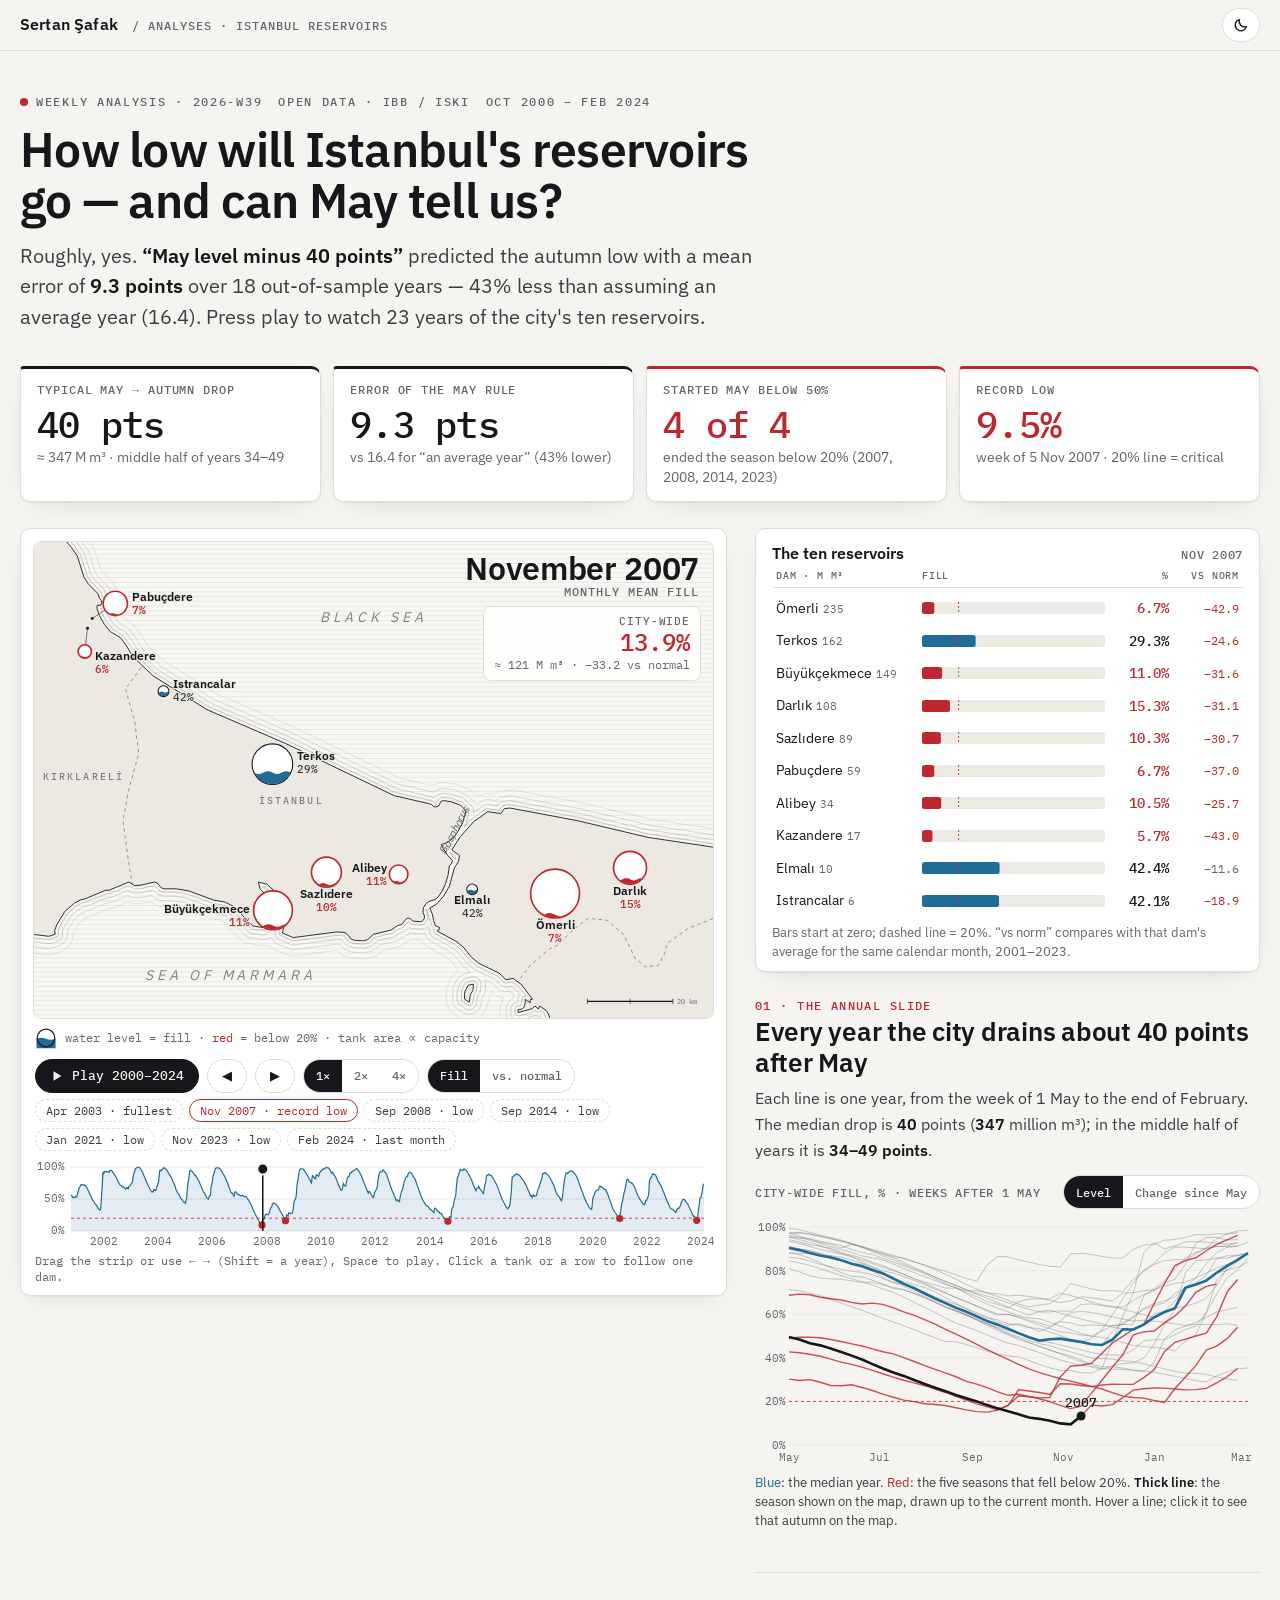
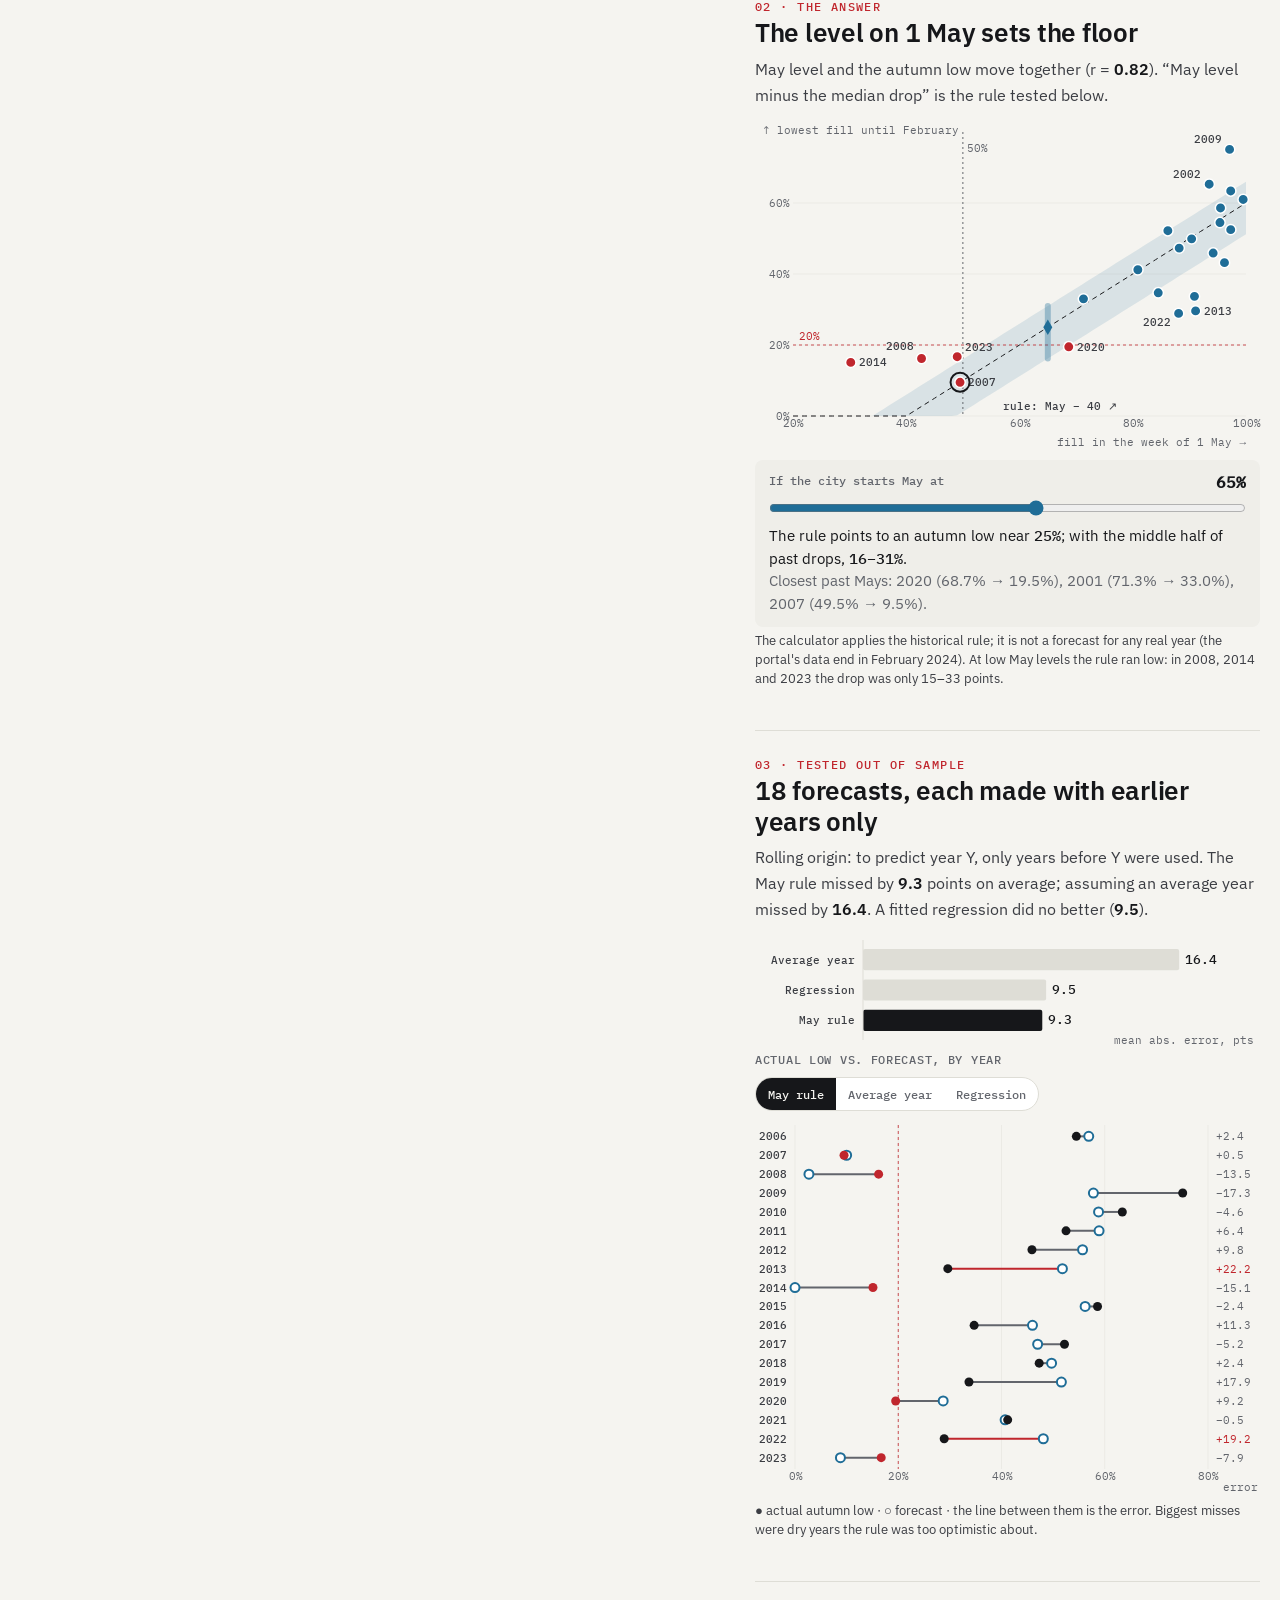
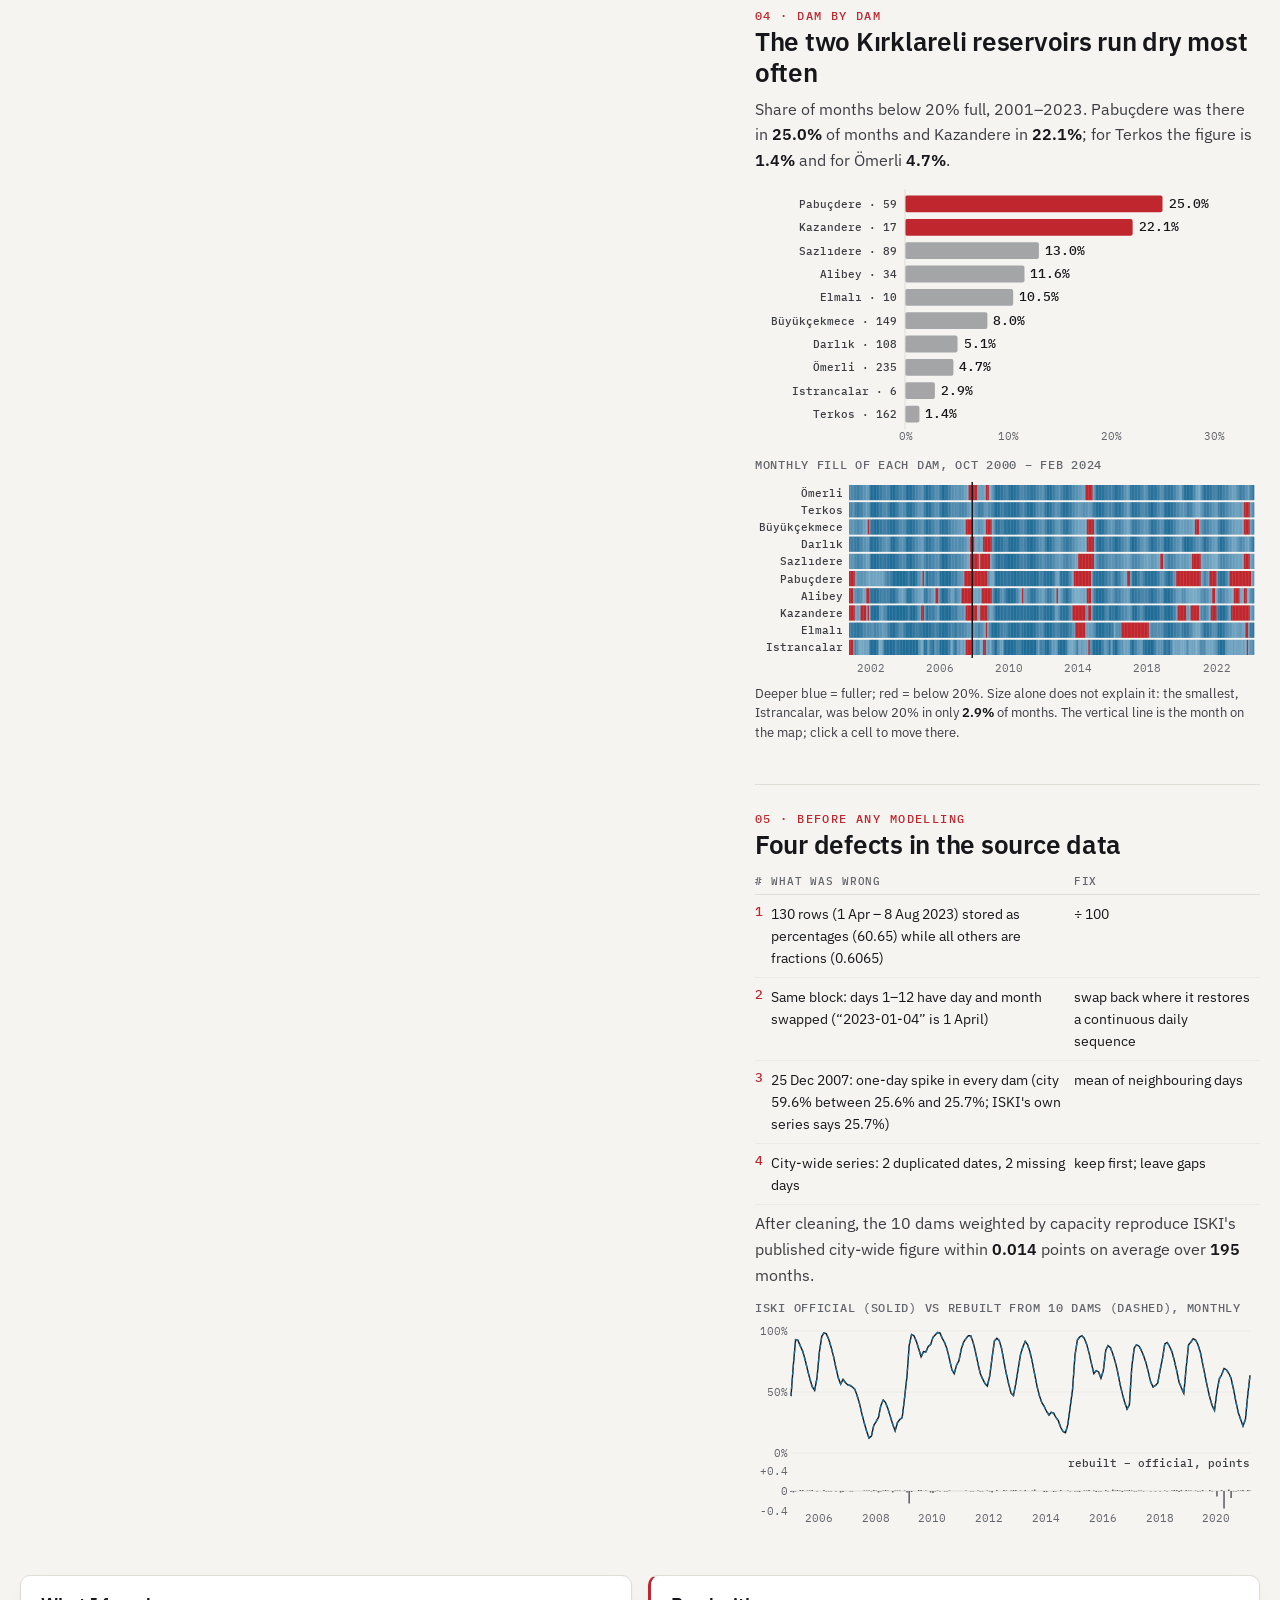
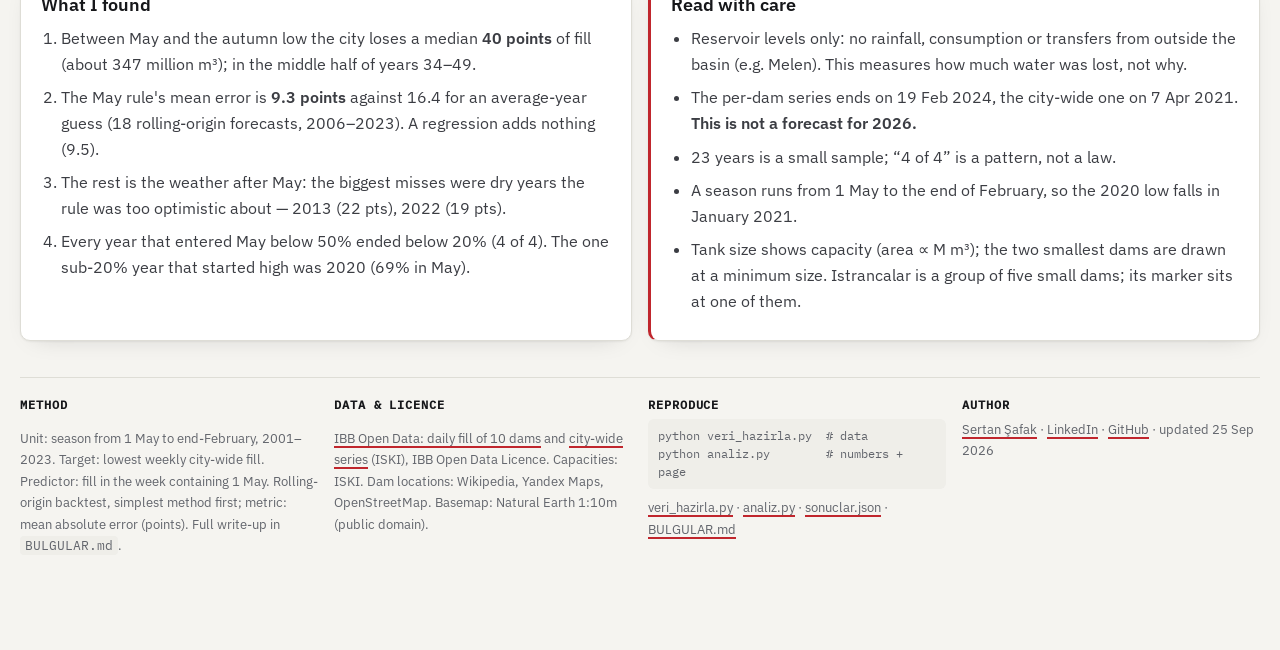
==== analyses/istanbul-reservoirs/index.html @ cc4c9c3a "Istanbul reservoirs: interactive dashboard, code and numbers" ====
<!doctype html>
<html lang="en">
<head>
<meta charset="utf-8">
<meta name="viewport" content="width=device-width, initial-scale=1">
<title>How low will Istanbul&#x27;s reservoirs go — and can May tell us? — Sertan Şafak</title>
<meta name="description" content="Ten Istanbul reservoirs, Oct 2000 – Feb 2024: the 1 May level predicts the autumn low within 9.3 points on average, vs 16.4 for an average-year guess.">
<meta name="author" content="Sertan Şafak">
<meta property="og:type" content="article">
<meta property="og:title" content="How low will Istanbul&#x27;s reservoirs go — and can May tell us?">
<meta property="og:description" content="Ten Istanbul reservoirs, Oct 2000 – Feb 2024: the 1 May level predicts the autumn low within 9.3 points on average, vs 16.4 for an average-year guess.">
<link rel="canonical" href="https://setosfk.github.io/analyses/istanbul-reservoirs/">
<meta property="og:url" content="https://setosfk.github.io/analyses/istanbul-reservoirs/">
<meta property="og:image" content="https://setosfk.github.io/analyses/istanbul-reservoirs/og.png">
<meta property="og:image:width" content="1200">
<meta property="og:image:height" content="630">
<meta name="twitter:card" content="summary_large_image">
<link rel="icon" href="data:image/svg+xml,%3Csvg xmlns='http://www.w3.org/2000/svg' viewBox='0 0 32 32'%3E%3Ccircle cx='16' cy='16' r='13' fill='none' stroke='%2316171a' stroke-width='3'/%3E%3Cpath d='M4 18c4-2 8 2 12 0s8-2 12 0v2a13 13 0 0 1-24 0z' fill='%231f6d97'/%3E%3C/svg%3E">
<script>try{var t=localStorage.getItem("pd-theme");if(t==="light"||t==="dark")document.documentElement.setAttribute("data-theme",t)}catch(e){}</script>
<link rel="stylesheet" href="../../assets/pano.css">

</head>
<body>
<header class="pd-top"><div class="in">
  <a class="pd-brand" href="https://setosfk.github.io/" title="Portfolio"><b>Sertan Şafak</b></a>
  <span class="pd-crumb">/ <a href="https://setosfk.github.io/#analyses">Analyses · Istanbul reservoirs</a></span>
  <span class="sp"></span>
  <button class="pd-iconbtn" id="pd-theme" type="button" aria-label="Toggle theme"></button>
</div></header>
<main class="pd-wrap">
<section class="pd-head">
  <div class="pd-kicker"><span><i class=dot></i>Weekly analysis · 2026-W39</span><span>Open data · IBB / ISKI</span><span>Oct 2000 – Feb 2024</span></div>
  <h1 class="pd-title">How low will Istanbul&#x27;s reservoirs go — and can May tell us?</h1>
  <p class="pd-answer">Roughly, yes. <b>“May level minus 40 points”</b> predicted the autumn low with a mean error of <b>9.3 points</b> over 18 out-of-sample years — 43% less than assuming an average year (16.4). Press play to watch 23 years of the city's ten reservoirs.</p>
</section>
<section class="pd-kpis" aria-label="Key numbers"><div class="pd-kpi"><div class="lab">Typical May → autumn drop</div><div class="val">40 pts</div><div class="ctx">≈ 347 M m³ · middle half of years 34–49</div></div><div class="pd-kpi"><div class="lab">Error of the May rule</div><div class="val">9.3 pts</div><div class="ctx">vs 16.4 for “an average year” (43% lower)</div></div><div class="pd-kpi is-crit"><div class="lab">Started May below 50%</div><div class="val">4 of 4</div><div class="ctx">ended the season below 20% (2007, 2008, 2014, 2023)</div></div><div class="pd-kpi is-crit"><div class="lab">Record low</div><div class="val">9.5%</div><div class="ctx">week of 5 Nov 2007 · 20% line = critical</div></div></section>

<section class="pd-main" id="explore">
  <div class="pd-stage" data-stage tabindex="-1">
    <div class="pd-card pd-stagecard">
      <div class="pd-mapwrap" id="map">
        <div class="pd-overlay pd-date" aria-live="polite"><div class="m" id="map-month">—</div><div class="s" id="map-sub">monthly mean fill</div></div>
        <div class="pd-overlay pd-city"><div class="l">City-wide</div><div class="v" id="city-v">—</div><div class="d" id="city-d"></div></div>
      </div>
      <div class="pd-legend" id="legend"></div>
      <div class="pd-controls" id="player">
        <button class="pd-btn primary" data-act="play" data-label="Play 2000–2024" type="button"></button>
        <button class="pd-btn" data-act="prev" type="button" aria-label="Previous month">◀</button>
        <button class="pd-btn" data-act="next" type="button" aria-label="Next month">▶</button>
        <span class="pd-seg" role="group" aria-label="Speed">
          <button type="button" data-speed="1" aria-pressed="true">1×</button><button type="button" data-speed="2" aria-pressed="false">2×</button><button type="button" data-speed="4" aria-pressed="false">4×</button>
        </span>
        <span class="pd-seg" role="group" aria-label="Colour the water by" id="mode">
          <button type="button" data-mode="level" aria-pressed="true">Fill</button><button type="button" data-mode="anom" aria-pressed="false">vs. normal</button>
        </span>
      </div>
      <div class="pd-chips" id="jumps"></div>
      <div class="pd-timeline" id="timeline"></div>
      <p class="pd-hint">Drag the strip or use ← → (Shift = a year), Space to play. Click a tank or a row to follow one dam.</p>
    </div>
  </div>

  <div class="pd-side">
    <div class="pd-card pd-readout">
      <h3><span id="ro-title">The ten reservoirs</span><small id="ro-month"></small></h3>
      <div class="pd-rowhead"><span>Dam · M m³</span><span>Fill</span><span>%</span><span>vs norm</span></div>
      <div id="readout"></div>
      <p class="pd-note">Bars start at zero; dashed line = 20%. “vs norm” compares with that dam's average for the same calendar month, 2001–2023.</p>
    </div>

    <article class="pd-chapter" id="ch-slide">
      <div class="num">01 · The annual slide</div>
      <h2>Every year the city drains about 40 points after May</h2>
      <p>Each line is one year, from the week of 1 May to the end of February. The median drop is <b id="t-drop"></b> points (<b id="t-mcm"></b> million m³); in the middle half of years it is <b id="t-iqr"></b>.</p>
      <div class="pd-chart-head"><span class="t" id="slide-t">City-wide fill, % · weeks after 1 May</span>
        <span class="pd-seg" role="group" aria-label="Scale" id="slide-mode"><button type="button" data-v="level" aria-pressed="true">Level</button><button type="button" data-v="drop" aria-pressed="false">Change since May</button></span></div>
      <div class="pd-chart" id="c-slide"></div>
      <p class="pd-note"><span style="color:var(--water)">Blue</span>: the median year. <span class="crit">Red</span>: the five seasons that fell below 20%. <b>Thick line</b>: the season shown on the map, drawn up to the current month. Hover a line; click it to see that autumn on the map.</p>
    </article>

    <article class="pd-chapter" id="ch-floor">
      <div class="num">02 · The answer</div>
      <h2>The level on 1 May sets the floor</h2>
      <p>May level and the autumn low move together (r = <b id="t-r"></b>). “May level minus the median drop” is the rule tested below.</p>
      <div class="pd-chart" id="c-floor"></div>
      <div class="pd-calc">
        <label for="may">If the city starts May at <b id="may-v">65%</b></label>
        <input type="range" id="may" min="20" max="100" step="1" value="65">
        <div class="out" id="may-out"></div>
      </div>
      <p class="pd-note">The calculator applies the historical rule; it is not a forecast for any real year (the portal's data end in February 2024). At low May levels the rule ran low: in 2008, 2014 and 2023 the drop was only 15–33 points.</p>
    </article>

    <article class="pd-chapter" id="ch-back">
      <div class="num">03 · Tested out of sample</div>
      <h2>18 forecasts, each made with earlier years only</h2>
      <p>Rolling origin: to predict year Y, only years before Y were used. The May rule missed by <b id="t-mae-s"></b> points on average; assuming an average year missed by <b id="t-mae-c"></b>. A fitted regression did no better (<b id="t-mae-o"></b>).</p>
      <div class="pd-chart" id="c-mae"></div>
      <div class="pd-chart-head"><span class="t">Actual low vs. forecast, by year</span>
        <span class="pd-seg" role="group" aria-label="Compare with" id="bt-mode"><button type="button" data-v="subtract" aria-pressed="true">May rule</button><button type="button" data-v="climatology" aria-pressed="false">Average year</button><button type="button" data-v="ols" aria-pressed="false">Regression</button></span></div>
      <div class="pd-chart" id="c-back"></div>
      <p class="pd-note">● actual autumn low · ○ forecast · the line between them is the error. Biggest misses were dry years the rule was too optimistic about.</p>
    </article>

    <article class="pd-chapter" id="ch-dams">
      <div class="num">04 · Dam by dam</div>
      <h2>The two Kırklareli reservoirs run dry most often</h2>
      <p>Share of months below 20% full, 2001–2023. Pabuçdere was there in <b id="t-pab"></b> of months and Kazandere in <b id="t-kaz"></b>; for Terkos the figure is <b id="t-ter"></b> and for Ömerli <b id="t-omr"></b>.</p>
      <div class="pd-chart" id="c-risk"></div>
      <div class="pd-chart-head"><span class="t">Monthly fill of each dam, Oct 2000 – Feb 2024</span></div>
      <div class="pd-chart" id="c-heat"></div>
      <p class="pd-note">Deeper blue = fuller; red = below 20%. Size alone does not explain it: the smallest, Istrancalar, was below 20% in only <b id="t-ist"></b> of months. The vertical line is the month on the map; click a cell to move there.</p>
    </article>

    <article class="pd-chapter" id="ch-quality">
      <div class="num">05 · Before any modelling</div>
      <h2>Four defects in the source data</h2>
      <table class="pd-table">
        <thead><tr><th>#</th><th>What was wrong</th><th>Fix</th></tr></thead>
        <tbody>
          <tr><td>1</td><td>130 rows (1 Apr – 8 Aug 2023) stored as percentages (60.65) while all others are fractions (0.6065)</td><td>÷ 100</td></tr>
          <tr><td>2</td><td>Same block: days 1–12 have day and month swapped (“2023-01-04” is 1 April)</td><td>swap back where it restores a continuous daily sequence</td></tr>
          <tr><td>3</td><td>25 Dec 2007: one-day spike in every dam (city 59.6% between 25.6% and 25.7%; ISKI's own series says 25.7%)</td><td>mean of neighbouring days</td></tr>
          <tr><td>4</td><td>City-wide series: 2 duplicated dates, 2 missing days</td><td>keep first; leave gaps</td></tr>
        </tbody>
      </table>
      <p>After cleaning, the 10 dams weighted by capacity reproduce ISKI's published city-wide figure within <b id="t-val"></b> points on average over <b id="t-valn"></b> months.</p>
      <div class="pd-chart-head"><span class="t">ISKI official (solid) vs rebuilt from 10 dams (dashed), monthly</span></div>
      <div class="pd-chart" id="c-val"></div>
    </article>
  </div>
</section>

<section class="pd-boxes">
  <div class="pd-card pd-box"><h3>What I found</h3><ol><li>Between May and the autumn low the city loses a median <b>40 points</b> of fill (about 347 million m³); in the middle half of years 34–49.</li><li>The May rule's mean error is <b>9.3 points</b> against 16.4 for an average-year guess (18 rolling-origin forecasts, 2006–2023). A regression adds nothing (9.5).</li><li>The rest is the weather after May: the biggest misses were dry years the rule was too optimistic about — 2013 (22 pts), 2022 (19 pts).</li><li>Every year that entered May below 50% ended below 20% (4 of 4). The one sub-20% year that started high was 2020 (69% in May).</li></ol></div>
  <div class="pd-card pd-box warn"><h3>Read with care</h3><ul><li>Reservoir levels only: no rainfall, consumption or transfers from outside the basin (e.g. Melen). This measures how much water was lost, not why.</li><li>The per-dam series ends on 19 Feb 2024, the city-wide one on 7 Apr 2021. <b>This is not a forecast for 2026.</b></li><li>23 years is a small sample; “4 of 4” is a pattern, not a law.</li><li>A season runs from 1 May to the end of February, so the 2020 low falls in January 2021.</li><li>Tank size shows capacity (area ∝ M m³); the two smallest dams are drawn at a minimum size. Istrancalar is a group of five small dams; its marker sits at one of them.</li></ul></div>
</section>
<footer class="pd-foot">
  <div><b>Method</b><p>Unit: season from 1 May to end-February, 2001–2023. Target: lowest weekly city-wide fill. Predictor: fill in the week containing 1 May. Rolling-origin backtest, simplest method first; metric: mean absolute error (points). Full write-up in <code>BULGULAR.md</code>.</p></div>
  <div><b>Data &amp; licence</b><p><a href="https://data.ibb.gov.tr/dataset/istanbul-barajlari-gunluk-doluluk-oranlari">IBB Open Data: daily fill of 10 dams</a> and <a href="https://data.ibb.gov.tr/dataset/istanbul-dam-occupany-rates-data">city-wide series</a> (ISKI), IBB Open Data Licence. Capacities: ISKI. Dam locations: Wikipedia, Yandex Maps, OpenStreetMap. Basemap: Natural Earth 1:10m (public domain).</p></div>
  <div><b>Reproduce</b><pre>python veri_hazirla.py  # data
python analiz.py        # numbers + page</pre><p style="margin:8px 0 0"><a href="veri_hazirla.py">veri_hazirla.py</a> · <a href="analiz.py">analiz.py</a> · <a href="sonuclar.json">sonuclar.json</a> · <a href="BULGULAR.md">BULGULAR.md</a></p></div>
  <div><b>Author</b><a href="https://setosfk.github.io/">Sertan Şafak</a> · <a href="https://linkedin.com/in/sertansafak">LinkedIn</a> · <a href="https://github.com/SETOsfk">GitHub</a> · updated 25 Sep 2026</div>
</footer>
</main>
<script type="application/json" id="pd-data">{"months":["2000-10","2000-11","2000-12","2001-01","2001-02","2001-03","2001-04","2001-05","2001-06","2001-07","2001-08","2001-09","2001-10","2001-11","2001-12","2002-01","2002-02","2002-03","2002-04","2002-05","2002-06","2002-07","2002-08","2002-09","2002-10","2002-11","2002-12","2003-01","2003-02","2003-03","2003-04","2003-05","2003-06","2003-07","2003-08","2003-09","2003-10","2003-11","2003-12","2004-01","2004-02","2004-03","2004-04","2004-05","2004-06","2004-07","2004-08","2004-09","2004-10","2004-11","2004-12","2005-01","2005-02","2005-03","2005-04","2005-05","2005-06","2005-07","2005-08","2005-09","2005-10","2005-11","2005-12","2006-01","2006-02","2006-03","2006-04","2006-05","2006-06","2006-07","2006-08","2006-09","2006-10","2006-11","2006-12","2007-01","2007-02","2007-03","2007-04","2007-05","2007-06","2007-07","2007-08","2007-09","2007-10","2007-11","2007-12","2008-01","2008-02","2008-03","2008-04","2008-05","2008-06","2008-07","2008-08","2008-09","2008-10","2008-11","2008-12","2009-01","2009-02","2009-03","2009-04","2009-05","2009-06","2009-07","2009-08","2009-09","2009-10","2009-11","2009-12","2010-01","2010-02","2010-03","2010-04","2010-05","2010-06","2010-07","2010-08","2010-09","2010-10","2010-11","2010-12","2011-01","2011-02","2011-03","2011-04","2011-05","2011-06","2011-07","2011-08","2011-09","2011-10","2011-11","2011-12","2012-01","2012-02","2012-03","2012-04","2012-05","2012-06","2012-07","2012-08","2012-09","2012-10","2012-11","2012-12","2013-01","2013-02","2013-03","2013-04","2013-05","2013-06","2013-07","2013-08","2013-09","2013-10","2013-11","2013-12","2014-01","2014-02","2014-03","2014-04","2014-05","2014-06","2014-07","2014-08","2014-09","2014-10","2014-11","2014-12","2015-01","2015-02","2015-03","2015-04","2015-05","2015-06","2015-07","2015-08","2015-09","2015-10","2015-11","2015-12","2016-01","2016-02","2016-03","2016-04","2016-05","2016-06","2016-07","2016-08","2016-09","2016-10","2016-11","2016-12","2017-01","2017-02","2017-03","2017-04","2017-05","2017-06","2017-07","2017-08","2017-09","2017-10","2017-11","2017-12","2018-01","2018-02","2018-03","2018-04","2018-05","2018-06","2018-07","2018-08","2018-09","2018-10","2018-11","2018-12","2019-01","2019-02","2019-03","2019-04","2019-05","2019-06","2019-07","2019-08","2019-09","2019-10","2019-11","2019-12","2020-01","2020-02","2020-03","2020-04","2020-05","2020-06","2020-07","2020-08","2020-09","2020-10","2020-11","2020-12","2021-01","2021-02","2021-03","2021-04","2021-05","2021-06","2021-07","2021-08","2021-09","2021-10","2021-11","2021-12","2022-01","2022-02","2022-03","2022-04","2022-05","2022-06","2022-07","2022-08","2022-09","2022-10","2022-11","2022-12","2023-01","2023-02","2023-03","2023-04","2023-05","2023-06","2023-07","2023-08","2023-09","2023-10","2023-11","2023-12","2024-01","2024-02"],"dams":[{"key":"Omerli","name":"Ömerli","cap":235.371,"lat":41.0609,"lon":29.358,"src":"Wikipedia","x":767.4,"y":517.8,"r":36.0,"lx":0,"ly":52,"anchor":"middle"},{"key":"Terkos","name":"Terkos","cap":162.241,"lat":41.333,"lon":28.567,"src":"Wikipedia (Lake Durusu)","x":351.1,"y":327.2,"r":29.9,"lx":36,"ly":-6},{"key":"Buyukcekmece","name":"Büyükçekmece","cap":148.943,"lat":41.0257,"lon":28.5688,"src":"Wikipedia","x":352.0,"y":542.5,"r":28.6,"lx":-34,"ly":4,"anchor":"end"},{"key":"Darlik","name":"Darlık","cap":107.5,"lat":41.115,"lon":29.5678,"src":"Wikipedia","x":877.8,"y":479.9,"r":24.3,"lx":0,"ly":40,"anchor":"middle"},{"key":"Sazlidere","name":"Sazlıdere","cap":88.73,"lat":41.1058,"lon":28.7183,"src":"Wikipedia","x":430.7,"y":486.3,"r":22.1,"lx":0,"ly":38,"anchor":"middle"},{"key":"Pabucdere","name":"Pabuçdere","cap":58.5,"lat":41.6394,"lon":28.0628,"src":"OpenStreetMap","x":85.7,"y":112.5,"r":17.9,"dx":34,"dy":-22,"lx":24,"ly":-4},{"key":"Alibey","name":"Alibey","cap":34.143,"lat":41.1014,"lon":28.9203,"src":"Wikipedia","x":537.0,"y":489.4,"r":13.7,"lx":-17,"ly":-3,"anchor":"end"},{"key":"Kazandere","name":"Kazandere","cap":17.424,"lat":41.6184,"lon":28.0498,"src":"Yandex Maps","x":78.8,"y":127.2,"r":9.8,"dx":-4,"dy":34,"lx":15,"ly":12},{"key":"Elmali","name":"Elmalı","cap":9.6,"lat":41.0698,"lon":29.1261,"src":"Yandex Maps","x":645.3,"y":511.6,"r":8.0,"lx":0,"ly":22,"anchor":"middle"},{"key":"Istrancalar","name":"Istrancalar","cap":6.231,"lat":41.4864,"lon":28.2624,"src":"OpenStreetMap (Kuzuludere, one of five Istranca dams)","x":190.7,"y":219.7,"r":8.0,"lx":14,"ly":-4}],"fill":{"Omerli":[65.8,62.4,66.4,68.6,73.4,76.5,75.1,72.2,66.7,60.0,54.1,48.7,42.6,39.7,77.5,100.0,98.8,98.3,99.8,96.0,90.4,83.0,77.6,73.4,68.7,66.5,64.8,65.4,81.6,99.3,99.9,97.5,91.8,85.0,78.4,72.4,66.9,66.1,69.9,84.8,100.0,99.8,97.5,93.3,87.5,80.3,73.1,66.6,61.4,56.3,53.5,54.6,83.3,98.6,95.8,91.1,85.0,78.4,70.8,63.6,57.9,56.7,65.0,79.4,96.9,99.9,96.4,90.6,83.4,75.5,66.5,58.0,50.9,50.8,49.0,49.4,53.0,53.4,50.3,43.9,36.6,28.8,21.5,14.8,8.6,6.7,10.0,12.4,17.1,27.3,36.0,38.4,37.5,33.5,28.0,19.2,17.1,20.5,22.9,45.1,64.3,89.4,99.7,98.5,94.9,91.2,87.2,81.3,73.1,75.0,77.9,92.3,100.0,99.4,96.8,89.6,88.7,82.9,73.5,64.4,63.4,72.3,72.6,80.3,84.9,85.8,89.7,92.7,87.7,80.1,71.4,66.0,60.7,56.2,54.8,63.5,79.7,93.8,97.2,96.8,90.7,81.0,73.2,67.5,59.6,53.8,57.1,69.9,81.7,87.9,93.1,91.5,88.3,81.4,73.0,64.1,58.6,55.3,52.7,48.9,42.4,39.3,34.3,26.9,17.3,12.0,14.6,16.4,18.6,26.3,48.0,91.2,98.6,93.6,95.1,94.7,91.7,85.8,80.9,75.4,77.0,77.2,71.9,78.6,95.1,95.7,93.7,87.5,82.3,77.2,65.7,55.2,45.4,39.5,50.0,90.8,91.7,91.4,89.5,87.8,87.0,86.1,78.0,67.3,56.3,49.9,55.6,77.0,88.7,96.4,93.4,92.4,92.5,87.0,78.7,65.6,59.4,52.9,73.7,89.6,86.9,89.9,90.4,88.9,85.9,75.6,65.6,55.3,44.7,34.2,30.7,65.6,89.4,96.6,97.3,97.9,96.5,94.0,81.3,64.1,47.8,35.0,22.0,26.0,55.1,78.5,95.4,89.4,92.7,95.9,90.9,83.5,75.3,69.4,73.4,76.6,90.6,91.4,86.4,77.2,69.4,68.5,65.4,56.1,46.6,39.3,36.6,34.2,42.3,53.8,69.6,78.9,77.2,73.2,66.5,55.8,45.9,40.6,65.0,77.1,87.9],"Terkos":[70.3,63.7,55.9,57.1,76.0,84.4,83.6,81.0,74.3,66.2,54.8,44.5,42.9,42.9,69.9,97.3,99.5,99.4,100.0,95.5,88.5,82.0,74.3,68.7,63.0,61.0,63.6,74.4,96.9,99.4,100.0,97.9,91.9,80.1,68.8,57.2,50.7,58.8,59.2,73.3,93.0,99.3,97.7,91.4,83.6,77.2,65.5,53.7,47.3,46.5,45.2,49.4,75.4,95.0,96.5,96.7,90.4,79.4,66.9,59.6,55.6,52.8,61.4,81.1,93.8,100.0,98.7,91.8,85.2,79.0,67.8,61.7,58.9,61.7,58.0,61.6,65.0,69.1,70.6,69.2,65.4,57.9,46.6,35.1,25.3,29.3,46.1,52.2,57.4,72.3,80.7,80.3,73.0,62.1,50.4,41.0,56.8,61.4,61.5,71.8,84.4,98.3,98.1,97.2,91.2,81.5,72.2,85.8,88.5,94.5,93.4,94.2,94.0,98.2,99.7,95.6,91.7,90.3,81.7,69.6,63.3,69.0,79.9,94.1,98.0,99.9,100.0,97.8,88.3,76.3,64.0,55.7,58.5,55.7,54.2,67.0,85.3,97.3,97.1,91.7,84.2,72.6,63.4,55.7,52.0,58.2,68.9,83.5,97.1,97.9,97.5,93.3,89.1,84.8,75.8,67.0,59.5,52.6,47.2,41.7,40.7,49.7,55.4,54.7,53.5,48.0,42.8,42.2,58.1,77.3,82.5,94.9,98.8,98.6,98.7,93.3,87.6,82.1,71.3,61.5,69.3,71.0,65.2,72.4,91.2,94.7,93.5,93.1,88.9,80.3,69.7,58.7,49.8,41.6,41.7,72.7,94.1,93.4,93.5,91.7,87.0,81.9,73.6,61.5,61.3,72.2,72.0,79.7,88.9,99.8,99.2,93.0,85.1,77.5,66.2,58.6,55.0,52.1,73.6,97.0,98.9,100.0,97.1,94.8,91.5,85.6,77.3,68.5,63.0,56.8,51.1,50.1,52.6,56.8,72.5,79.4,78.8,71.4,58.3,45.0,34.6,28.7,23.2,28.5,45.6,59.1,75.0,79.5,79.8,76.1,69.3,60.8,51.9,44.2,42.2,45.9,71.3,82.3,86.9,84.3,74.2,67.1,59.5,54.4,47.2,41.5,40.9,37.2,33.5,31.7,36.4,40.8,39.0,30.1,19.6,12.7,10.7,10.1,30.7,48.9,65.8],"Buyukcekmece":[51.6,48.9,46.4,48.4,58.2,63.3,62.8,61.4,54.5,45.4,36.1,28.9,22.6,19.2,50.4,86.9,92.3,94.8,99.5,98.5,94.9,88.0,81.2,78.2,76.1,76.1,80.3,87.4,94.1,96.3,98.5,96.6,90.3,81.8,72.6,63.9,57.9,58.2,59.7,72.6,91.4,98.2,99.0,96.2,92.0,86.3,79.0,72.2,66.4,60.0,54.7,52.8,75.5,95.4,94.2,90.2,86.1,78.2,69.2,61.2,54.6,49.9,61.7,89.5,93.0,91.6,94.3,91.7,85.4,77.0,67.7,60.1,54.9,53.6,50.2,47.5,44.1,40.7,37.6,33.2,26.6,18.3,10.3,5.0,2.4,11.0,29.0,35.3,39.2,48.3,50.7,48.0,40.9,32.4,23.9,16.4,12.6,15.6,15.3,23.1,43.6,76.5,91.7,90.8,85.2,77.6,69.3,86.4,95.5,95.4,94.1,94.8,93.2,97.2,98.2,95.6,89.7,83.5,74.5,65.0,60.6,68.7,75.0,89.2,95.6,98.7,98.7,97.1,91.2,83.8,74.0,64.5,58.2,52.9,49.9,54.5,72.6,89.5,94.0,93.0,86.8,76.3,65.7,56.0,47.9,42.6,50.2,61.3,80.0,87.9,95.3,91.1,82.9,72.8,61.4,50.6,43.0,37.4,34.3,31.3,29.3,31.0,30.6,27.8,23.8,16.2,9.9,6.1,8.6,14.4,26.7,59.0,88.3,98.5,99.6,97.1,90.1,80.1,68.5,58.1,52.0,46.7,42.6,47.7,65.8,74.4,76.0,73.2,66.8,57.6,48.2,40.2,33.5,29.4,30.4,55.5,78.1,83.0,83.9,80.7,75.4,68.2,61.3,53.7,47.9,45.8,46.3,54.1,66.7,87.8,94.8,91.8,85.8,77.4,68.4,59.5,55.9,54.2,73.3,94.6,98.7,99.0,97.5,93.1,85.7,75.2,64.4,53.8,45.9,39.5,35.0,37.5,40.6,41.0,43.4,42.2,39.1,36.1,27.9,20.9,17.6,16.8,16.9,26.9,50.2,63.8,75.9,75.0,71.5,66.2,57.6,49.2,44.7,41.7,41.0,42.3,70.1,86.5,96.2,93.5,86.3,78.6,69.3,60.0,51.3,43.9,39.1,34.1,32.6,30.7,31.9,34.0,30.4,22.8,13.2,5.5,4.2,6.3,32.1,50.6,70.4],"Darlik":[78.9,77.6,77.2,77.9,83.1,85.4,84.5,78.7,68.4,59.5,54.0,53.1,46.8,42.1,84.9,99.9,97.5,93.0,98.4,93.7,85.8,77.2,68.0,61.7,55.1,49.4,47.5,51.6,71.4,96.8,100.0,97.0,88.0,76.7,64.9,57.0,51.4,53.1,59.5,81.2,100.0,100.0,96.8,89.3,81.6,72.4,63.3,57.1,50.6,43.9,39.1,42.6,70.4,90.8,91.7,90.6,86.1,78.8,69.2,60.3,54.1,54.4,63.1,78.9,97.1,100.0,99.2,95.0,88.9,80.5,71.1,63.5,56.8,61.6,58.7,57.3,62.3,60.3,61.6,57.9,51.7,43.2,34.1,25.8,18.7,15.3,19.6,23.1,28.0,37.2,38.9,31.9,24.1,16.2,8.2,5.6,7.0,12.7,19.9,48.9,67.2,93.8,99.4,98.2,97.5,92.9,87.9,79.2,69.7,76.6,84.4,98.5,100.0,100.0,99.9,95.7,95.7,89.2,78.4,67.5,63.5,73.9,75.5,87.1,95.8,98.7,100.0,97.1,92.4,85.1,74.7,65.6,58.5,52.2,48.9,57.5,78.4,98.4,99.1,94.2,84.3,73.4,62.8,54.8,46.7,40.9,47.2,60.3,71.0,79.2,86.2,87.4,83.2,77.0,69.0,60.5,52.9,44.7,39.4,35.0,30.5,30.2,29.5,25.8,23.7,19.6,13.8,8.8,7.8,13.9,28.4,71.7,96.1,100.0,99.9,95.7,88.1,80.6,70.4,61.3,72.6,79.3,72.4,81.7,98.8,99.9,97.1,88.9,79.7,71.6,62.6,56.6,49.8,42.5,49.1,88.5,100.0,99.9,97.5,88.5,79.1,69.8,59.9,51.5,44.2,43.2,48.9,63.6,76.5,93.9,96.8,92.5,86.1,77.5,69.0,63.4,59.5,56.3,83.8,99.9,99.7,99.4,93.7,87.2,78.5,68.7,62.0,56.9,50.9,44.7,39.9,72.2,92.1,99.4,100.0,99.0,96.7,91.3,83.9,74.4,63.9,57.3,50.7,48.6,55.9,74.5,94.7,93.4,84.7,75.5,64.3,55.1,46.6,38.7,39.4,50.1,75.9,95.3,99.6,96.0,86.8,76.1,64.3,55.5,47.1,38.2,30.6,28.2,33.9,43.5,58.0,64.9,63.1,56.9,48.4,39.4,33.1,32.0,57.3,72.8,88.1],"Sazlidere":[50.6,49.6,49.3,54.6,63.7,69.5,69.9,68.9,63.7,56.1,49.1,43.1,35.7,30.0,56.8,99.7,99.9,98.8,99.9,95.5,91.6,89.0,85.2,86.8,86.5,86.7,88.1,94.4,100.0,100.0,100.0,97.8,93.1,85.8,77.7,71.9,65.1,63.4,63.5,72.8,92.3,99.6,99.5,94.7,87.4,79.7,72.5,66.4,60.0,52.8,45.7,43.5,66.5,80.6,79.2,75.7,74.1,69.6,63.6,60.5,57.2,51.9,57.7,77.4,95.5,100.0,99.7,96.4,87.8,81.3,74.2,68.1,63.2,70.3,69.9,66.9,63.1,58.9,54.5,48.9,42.5,35.1,28.8,20.9,13.5,10.3,14.0,14.3,13.6,17.7,21.0,18.3,13.7,10.8,9.0,6.9,8.6,13.1,21.0,44.4,59.6,74.7,91.2,95.8,92.6,88.2,82.9,88.1,91.1,99.8,100.0,100.0,100.0,100.0,98.5,94.8,90.2,86.4,81.1,75.6,72.3,75.5,76.0,81.9,88.0,95.1,99.8,98.5,92.5,85.9,78.6,72.5,67.0,62.2,58.4,59.4,66.2,73.5,76.3,76.6,72.4,64.1,57.3,50.9,45.0,40.8,39.1,44.8,56.2,63.4,69.4,68.0,63.0,56.3,48.7,40.9,32.9,27.6,23.3,19.2,17.2,18.0,18.4,17.4,14.4,10.5,7.3,2.4,7.4,17.3,28.1,45.5,62.1,76.6,80.5,80.7,76.6,70.9,64.2,58.0,53.4,50.3,48.5,50.0,60.1,62.7,60.2,57.6,54.2,49.0,42.1,37.4,34.8,31.7,31.7,48.3,63.5,67.0,68.7,66.8,62.4,56.4,49.9,44.1,38.2,32.9,30.2,32.3,35.7,44.2,46.5,43.3,38.5,33.3,27.4,21.8,17.6,13.8,27.1,51.4,58.0,71.4,74.0,72.2,69.1,64.0,54.1,47.8,42.9,38.3,33.9,41.4,44.8,44.3,43.1,34.7,30.6,26.2,19.9,13.0,8.3,5.9,5.4,9.8,24.0,33.8,42.0,42.9,41.7,39.0,33.7,27.6,23.3,21.2,21.4,22.2,44.5,59.0,66.6,67.6,63.3,58.9,54.2,50.3,46.3,42.5,39.5,36.6,34.7,32.9,32.7,33.1,30.2,24.8,17.2,10.7,7.0,5.2,25.5,40.9,52.1],"Pabucdere":[6.8,6.7,7.0,12.2,33.0,40.0,46.3,50.7,50.4,49.3,47.8,45.9,36.3,25.5,22.3,33.5,33.1,32.9,31.0,28.4,32.1,32.9,32.5,32.7,44.2,61.2,72.8,71.8,71.7,81.3,98.7,100.0,100.0,100.0,100.0,100.0,100.0,100.0,100.0,99.8,84.4,77.0,94.3,99.9,100.0,100.0,93.4,62.8,57.4,39.3,29.0,14.0,26.1,81.5,97.3,78.8,76.5,79.2,78.7,69.8,59.6,49.7,59.0,97.0,98.3,99.9,100.0,100.0,100.0,100.0,96.3,78.4,73.4,76.6,76.4,62.7,49.6,47.7,46.2,29.9,15.2,6.7,6.7,6.7,6.7,6.7,3.1,2.1,1.8,2.2,1.2,1.1,0.9,1.0,1.1,7.4,58.4,40.6,28.2,22.4,32.4,83.9,100.0,98.7,94.9,95.2,91.6,89.1,91.0,90.6,90.9,90.1,90.6,96.4,98.7,99.8,95.3,92.1,93.0,92.6,91.2,91.2,90.7,92.0,94.2,94.7,95.3,97.3,99.9,100.0,98.4,82.8,72.4,76.2,76.9,92.4,92.4,95.0,95.4,98.7,98.4,89.4,68.3,47.7,29.6,26.3,83.5,94.9,93.1,94.5,96.9,93.6,80.2,61.5,41.7,26.2,13.3,3.1,4.7,0.8,1.9,9.5,5.0,0.8,11.7,8.0,0.7,5.5,23.5,80.0,93.5,93.5,93.3,95.5,96.8,98.1,95.6,90.1,81.7,69.5,70.4,60.3,53.1,63.3,90.7,95.3,89.4,77.2,63.1,48.9,35.4,28.2,23.5,19.9,15.7,31.5,80.8,99.2,98.4,94.9,83.3,69.7,60.4,59.7,75.5,93.6,94.3,94.1,95.7,94.7,97.0,97.5,94.3,87.7,80.0,62.9,53.1,44.9,57.8,74.6,92.7,96.6,98.5,90.3,71.4,52.5,35.6,19.0,4.9,3.0,3.1,3.5,3.5,5.2,19.9,11.7,2.8,2.2,5.2,7.7,8.2,6.6,6.0,10.2,28.4,45.2,69.0,68.5,51.0,30.0,9.4,2.6,3.0,3.0,5.2,40.1,86.6,94.8,96.6,96.7,93.8,81.1,57.9,36.0,17.0,3.5,6.2,4.6,6.2,8.1,11.0,13.4,4.8,4.5,4.4,3.6,3.3,3.7,18.0,28.2,47.3],"Alibey":[0.0,2.6,14.2,33.6,54.3,63.0,61.9,62.2,55.3,34.9,26.1,23.6,19.4,15.3,71.1,93.1,93.9,95.4,99.0,93.9,87.6,78.8,71.5,76.9,74.1,73.1,75.5,71.6,90.1,93.8,95.1,91.5,81.7,67.4,48.9,39.4,31.1,34.5,40.2,64.3,91.1,98.9,94.4,80.3,70.5,57.8,48.2,41.0,34.9,28.9,25.8,33.7,81.8,91.2,71.3,57.9,55.9,44.4,32.1,21.4,1.4,3.3,33.5,71.4,97.7,99.8,99.4,92.5,81.5,63.4,48.0,36.8,32.0,69.3,67.6,58.8,42.3,27.8,19.2,15.4,12.7,7.6,1.8,0.0,0.2,10.5,32.3,29.1,26.7,32.6,32.9,21.7,6.9,0.6,0.0,0.0,0.9,8.8,17.5,39.5,76.8,100.0,99.6,94.1,78.4,59.4,43.1,59.6,70.3,97.3,98.5,99.3,98.4,99.5,98.2,88.0,72.2,50.1,37.0,25.0,18.7,34.7,37.3,49.5,63.7,75.2,88.1,93.1,89.5,77.3,64.5,53.4,44.9,39.6,35.5,39.3,56.9,75.0,84.5,81.6,68.6,53.6,36.9,25.1,18.6,20.9,28.4,46.0,68.0,79.9,96.1,93.6,83.1,67.4,50.1,31.7,24.2,20.3,20.1,20.7,21.0,25.8,28.5,28.3,25.7,19.5,14.7,12.3,24.2,53.0,74.4,97.1,99.0,99.6,99.3,99.4,95.1,86.4,75.6,65.2,54.7,48.5,45.1,52.3,73.9,78.5,75.5,73.8,61.1,53.7,46.9,42.0,38.3,35.2,40.8,80.3,92.0,91.8,87.3,81.3,81.4,79.3,75.9,70.3,66.0,69.9,69.2,74.8,81.7,93.9,96.1,89.8,81.1,72.3,63.9,55.2,53.1,50.6,84.6,99.5,99.4,99.1,95.2,87.7,79.0,67.6,56.7,45.8,37.2,33.5,38.6,58.5,59.1,47.1,36.3,28.5,27.1,23.9,20.7,21.2,22.1,26.9,29.6,38.1,54.4,59.4,66.0,60.9,56.8,45.3,32.8,23.7,18.0,16.4,23.0,31.3,64.9,78.5,73.6,66.9,57.3,49.2,41.1,34.6,29.5,20.4,20.8,17.2,14.9,11.2,18.9,25.8,25.8,22.0,15.5,16.4,23.1,21.7,54.2,67.8,75.7],"Kazandere":[5.7,7.6,6.1,8.4,27.7,35.2,34.6,27.7,7.1,7.9,9.8,15.3,29.2,8.6,20.5,99.6,100.0,100.0,100.0,99.9,91.1,53.8,38.0,47.1,64.9,62.1,90.2,100.0,100.0,100.0,100.0,99.7,99.2,100.0,100.0,100.0,100.0,100.0,100.0,100.0,85.9,77.2,94.0,99.9,100.0,100.0,93.4,63.6,57.3,31.7,9.2,11.0,40.9,83.0,97.2,79.0,76.8,79.2,78.8,70.5,59.6,36.5,56.9,96.9,98.2,99.9,100.0,100.0,100.0,100.0,96.1,78.6,74.0,76.9,76.7,63.1,49.0,46.8,53.4,43.7,35.3,12.4,5.7,5.7,5.7,5.7,1.3,8.1,9.1,24.9,24.0,3.9,0.7,1.8,1.4,12.3,59.2,42.8,29.2,36.2,58.0,84.1,100.0,98.4,94.6,94.9,91.3,89.3,90.7,90.2,90.5,89.8,94.7,97.9,98.3,98.1,94.7,91.8,92.7,92.2,90.9,91.6,90.4,91.7,93.9,94.5,95.6,97.2,99.9,100.0,98.3,82.8,73.1,76.6,77.3,92.1,93.2,94.7,95.2,98.7,98.3,89.1,68.8,44.1,37.2,53.3,84.6,94.7,92.8,94.2,96.7,93.4,80.2,61.8,38.6,19.3,5.2,7.3,17.0,5.8,14.6,17.4,19.5,16.2,46.8,37.3,16.9,11.2,35.6,81.2,99.3,100.0,100.0,100.0,100.0,100.0,97.5,88.0,67.7,57.6,86.7,97.5,89.6,85.4,94.0,100.0,97.7,84.8,76.1,72.9,64.0,58.8,62.1,53.0,36.3,56.8,80.8,99.9,99.7,94.7,83.1,70.4,60.9,60.0,77.2,98.9,100.0,100.0,100.0,100.0,100.0,100.0,98.2,98.4,95.7,81.6,73.4,65.1,80.8,98.8,100.0,100.0,100.0,96.8,85.9,74.5,58.8,33.3,11.8,4.2,3.6,5.9,5.6,8.3,32.6,40.5,24.1,10.7,5.0,7.5,4.8,5.6,4.8,25.0,68.3,60.1,71.3,69.7,56.4,42.7,27.1,8.6,9.9,7.1,13.2,64.8,87.5,100.0,100.0,100.0,97.7,87.5,67.8,48.1,35.0,17.1,10.4,5.4,3.8,7.1,14.1,17.6,4.7,6.6,8.7,6.6,5.1,7.1,29.1,47.9,60.1],"Elmali":[82.2,80.3,83.9,86.9,89.7,91.0,91.1,90.2,83.8,76.2,68.0,63.7,59.4,63.0,66.1,54.7,55.8,68.7,71.0,64.3,60.7,53.6,46.9,42.2,44.0,47.9,58.4,75.4,87.7,97.1,99.9,98.1,87.8,77.5,68.2,59.3,53.7,64.0,76.2,92.6,92.7,99.8,99.3,95.0,90.5,85.2,80.7,77.1,84.5,84.8,88.2,95.1,96.7,99.9,99.4,96.3,91.2,87.3,80.4,74.3,71.4,77.9,90.6,92.1,92.9,99.0,99.8,96.0,89.8,82.6,74.2,69.5,68.0,88.4,79.0,69.0,69.2,69.2,68.8,64.8,59.7,53.3,46.3,41.7,39.1,42.4,51.4,50.0,53.9,65.7,69.3,61.3,51.5,40.5,29.3,17.9,23.2,61.2,71.5,98.9,99.6,100.0,99.3,92.9,82.9,75.9,69.6,66.0,61.2,73.9,84.4,88.1,96.7,100.0,100.0,95.4,95.1,94.1,85.0,76.4,90.9,94.8,95.0,97.3,99.7,99.9,99.8,98.6,91.5,83.4,74.0,64.6,60.5,57.6,62.4,81.9,97.9,99.8,99.9,98.8,94.8,84.9,76.8,71.3,68.3,73.2,85.8,92.6,92.4,93.2,95.6,89.5,81.1,72.1,62.8,52.8,37.1,8.3,6.2,5.7,6.5,11.7,16.9,17.0,28.4,33.6,37.6,39.5,42.7,48.2,60.4,91.8,96.6,99.6,99.5,98.5,95.1,90.5,82.0,82.0,94.6,82.2,82.9,60.6,29.2,57.8,58.0,59.1,52.1,16.1,0.5,0.5,0.5,0.5,0.5,0.5,0.5,0.5,0.5,0.5,0.5,0.5,0.5,0.5,0.5,5.7,11.2,18.0,29.7,57.2,65.7,62.9,59.3,57.3,55.7,56.8,59.0,53.4,83.0,87.7,90.5,98.2,96.1,94.4,91.3,82.7,79.2,76.8,71.1,65.3,61.9,82.6,86.7,87.7,87.6,80.2,71.1,60.0,46.5,36.0,29.5,26.0,24.0,31.4,54.6,72.4,92.6,90.3,89.7,87.2,77.0,65.8,57.9,51.8,59.8,71.7,94.6,97.9,95.2,88.3,78.2,67.4,57.8,54.1,48.2,41.1,36.5,28.4,34.3,34.0,44.1,44.8,38.7,32.1,23.5,16.6,16.7,29.3,84.4,86.3,90.5],"Istrancalar":[11.6,19.5,14.6,40.1,71.7,54.7,31.9,25.7,22.2,26.5,28.4,33.9,33.7,26.8,83.1,99.7,99.7,99.7,99.1,96.5,44.2,22.0,21.4,46.9,86.7,98.4,99.7,93.2,99.7,99.7,99.9,93.4,78.2,88.9,90.4,91.8,96.8,99.7,99.7,99.6,98.8,99.7,99.7,99.7,99.7,99.7,99.7,99.4,58.7,38.3,23.9,42.8,96.0,97.5,49.8,49.2,74.6,89.7,92.7,58.6,53.1,63.2,67.1,99.9,99.3,99.9,100.0,100.0,89.4,79.9,45.8,27.5,58.5,95.4,72.1,44.1,49.2,30.0,28.6,37.8,25.7,9.8,9.5,15.9,10.0,42.1,50.5,40.1,64.5,72.7,46.4,21.9,20.3,14.5,8.0,23.7,47.4,32.9,26.9,62.7,74.9,100.0,93.3,61.0,48.5,41.1,22.5,82.5,100.0,100.0,100.0,100.0,100.0,100.0,100.0,89.2,80.8,73.7,77.2,84.9,96.4,100.0,100.0,100.0,100.0,100.0,100.0,100.0,100.0,100.0,65.5,30.1,71.1,74.0,76.9,69.6,98.1,100.0,99.0,79.5,54.5,42.4,41.5,34.4,54.3,94.3,99.9,100.0,100.0,100.0,96.3,50.9,39.7,22.1,23.1,27.5,34.5,55.1,76.3,38.2,24.3,49.8,32.3,28.5,36.2,20.0,17.8,52.3,60.6,98.1,100.0,100.0,100.0,100.0,100.0,82.9,67.5,51.5,43.8,54.4,90.3,63.3,41.2,87.9,96.6,100.0,86.1,58.0,51.2,53.2,32.9,30.4,36.5,32.9,36.6,83.9,100.0,92.5,72.9,69.7,53.0,44.1,45.2,46.4,89.3,97.1,94.8,100.0,99.6,100.0,100.0,96.4,70.0,48.9,54.5,48.5,54.5,45.6,90.5,89.0,88.1,87.6,94.4,70.2,43.6,26.5,33.1,39.1,31.3,37.0,21.3,25.6,28.5,28.8,64.8,41.6,30.2,26.1,31.4,33.6,21.3,21.9,27.2,56.2,65.6,62.0,64.6,43.2,27.5,27.1,31.2,25.7,31.5,36.8,49.3,64.2,86.2,99.0,100.0,97.4,93.8,54.6,35.5,33.5,33.5,25.9,42.6,30.5,33.0,32.3,38.6,30.7,25.4,34.4,25.0,22.1,18.7,24.7,51.1,53.3,63.2]},"city":[56.3,53.6,53.2,56.3,67.3,72.3,71.8,69.6,63.1,55.4,48.2,42.7,37.6,33.7,65.0,91.9,92.7,92.5,94.6,91.1,85.7,78.7,72.4,69.6,67.4,66.9,69.1,73.8,87.5,97.1,99.4,97.3,91.4,83.2,74.6,67.3,61.8,63.4,66.0,79.6,94.7,97.4,97.5,93.2,87.3,80.7,72.5,63.0,57.0,50.7,46.1,46.6,72.7,92.8,92.3,87.7,83.3,76.6,68.3,60.7,54.4,51.3,61.3,82.7,95.7,98.5,97.6,93.2,86.7,79.4,70.1,61.6,56.5,60.4,57.9,55.8,55.3,54.1,52.4,47.2,40.5,32.3,24.7,17.9,12.2,13.9,22.6,25.8,29.3,38.8,43.4,41.3,36.2,30.0,23.5,18.2,24.9,27.5,29.1,45.5,63.1,88.0,97.1,96.1,91.5,85.5,79.0,83.1,82.7,87.3,88.8,94.7,96.9,98.7,98.4,93.9,90.4,85.1,77.0,68.2,65.0,72.2,75.7,85.5,91.1,93.8,96.1,96.1,90.8,83.0,73.7,65.1,60.7,56.9,54.9,63.3,78.6,91.7,94.1,92.3,85.7,75.4,65.1,56.4,49.1,47.1,56.9,68.9,81.1,86.6,91.5,88.8,83.0,74.6,64.4,54.4,46.9,41.2,38.3,34.0,31.1,33.3,32.7,29.1,26.5,21.1,17.6,16.6,23.2,37.9,52.0,79.9,92.5,95.0,96.1,94.0,89.0,82.1,73.3,65.1,67.5,66.4,61.2,67.5,84.4,88.0,86.3,81.4,74.9,67.1,56.9,48.6,41.7,36.0,39.5,70.6,86.1,88.6,87.8,84.5,79.8,74.3,66.5,58.1,54.2,55.4,57.5,68.4,77.9,89.4,90.6,87.5,82.9,76.0,67.6,58.0,53.3,49.0,69.8,88.8,91.0,93.7,92.6,88.9,82.8,73.2,63.4,53.8,45.5,38.7,34.9,50.5,60.8,64.2,69.0,68.3,65.4,61.1,52.1,42.0,33.2,27.5,22.1,27.4,47.9,63.7,79.0,77.6,75.0,70.7,62.4,54.2,47.9,43.0,44.4,51.5,75.6,86.1,88.4,84.3,76.7,70.3,62.0,53.2,44.6,37.0,34.2,30.9,32.7,36.2,44.2,49.2,46.3,40.8,33.2,25.8,21.5,20.2,43.8,58.7,73.2],"norms":{"Omerli":[67.1,78.1,84.2,85.8,83.2,79.2,73.8,66.8,58.9,52.5,49.6,54.5],"Terkos":[68.6,79.6,85.9,88.2,86.3,81.0,73.5,63.5,55.6,53.2,53.9,57.9],"Buyukcekmece":[57.7,69.3,77.1,80.2,77.9,72.2,64.3,55.4,48.5,44.1,42.6,47.3],"Darlik":[65.4,77.5,85.6,87.9,84.3,78.0,70.0,61.1,53.7,48.1,46.4,51.7],"Sazlidere":[52.6,61.3,67.0,69.2,67.2,62.9,57.4,51.2,46.3,42.5,41.0,43.7],"Pabucdere":[52.2,60.0,68.3,73.2,70.7,65.9,60.1,53.1,45.1,44.2,43.7,47.4],"Alibey":[56.5,69.7,74.7,74.6,69.9,62.4,51.4,41.4,35.7,32.0,36.2,46.2],"Kazandere":[62.6,69.5,75.0,79.3,76.5,71.7,64.4,55.9,47.6,49.9,48.7,52.6],"Elmali":[67.5,71.7,78.3,80.4,77.3,72.4,65.0,57.5,52.4,51.4,54.0,61.7],"Istrancalar":[72.5,81.5,82.9,78.2,66.2,55.5,47.7,42.4,45.4,55.2,61.0,66.6]},"cityNorm":[62.6,73.3,80.0,82.3,79.7,74.6,67.7,59.5,52.3,48.2,47.1,51.8],"totalCap":868.7,"weekly":{"start":"2000-10-23","v":[56.4,55.6,54.5,53.4,52.2,52.7,52.9,52.6,52.8,54.1,54.0,53.4,56.9,59.4,61.6,67.0,67.5,68.7,70.5,72.1,72.6,72.6,72.6,72.0,71.4,71.8,71.9,71.3,70.7,69.6,68.5,66.8,65.1,63.4,61.8,60.0,58.1,56.4,54.7,52.9,51.0,49.2,47.5,47.3,46.1,44.6,43.0,41.7,40.8,40.5,38.7,36.9,35.4,34.2,34.2,33.1,33.0,35.1,47.3,59.2,69.7,88.2,92.8,89.9,91.4,93.1,93.3,93.1,92.6,92.1,92.9,92.8,92.1,91.5,93.3,94.6,95.1,94.8,94.2,93.5,92.4,91.1,89.7,88.6,87.6,86.4,84.9,83.2,81.5,80.0,78.3,76.4,74.7,73.4,72.0,71.9,70.8,70.8,69.8,69.4,68.4,68.7,68.2,67.4,66.4,65.3,66.1,68.0,67.5,66.8,66.0,69.7,69.9,70.7,71.3,73.0,74.1,74.7,76.6,83.3,88.2,90.7,91.2,95.4,97.7,98.2,98.6,98.9,99.4,99.6,99.6,99.5,98.8,97.5,96.3,95.2,94.0,92.4,90.6,88.7,86.8,84.9,82.9,80.9,79.0,77.1,75.1,73.1,71.3,69.6,68.3,66.9,65.2,63.7,62.2,61.0,61.0,61.5,61.3,64.4,64.8,63.9,63.2,63.3,66.3,69.0,70.7,74.3,76.1,82.9,92.4,95.2,95.2,94.0,94.2,95.9,96.8,98.2,98.3,98.6,98.3,97.6,97.0,96.2,95.2,94.0,92.5,90.9,89.7,88.4,86.7,85.9,84.9,83.0,81.0,79.1,77.2,75.4,73.6,72.3,69.5,66.8,64.6,62.8,61.1,59.4,58.3,57.9,56.3,54.6,52.9,51.2,49.9,49.3,48.3,47.0,45.7,45.1,44.8,44.2,43.2,47.7,50.7,60.7,69.3,76.7,80.3,85.9,93.3,94.7,94.9,94.3,93.6,92.6,91.6,90.4,89.4,88.1,86.5,86.9,86.1,84.8,83.3,81.7,79.9,78.9,77.3,75.5,73.6,71.5,69.7,67.7,65.9,63.9,61.9,60.1,59.8,58.6,56.7,54.9,53.4,51.9,51.4,50.5,49.9,52.3,54.7,55.3,55.2,68.4,71.6,75.3,80.6,86.0,88.3,90.2,94.6,96.9,98.2,98.5,98.5,98.5,98.6,98.5,98.5,98.0,97.4,96.4,95.4,94.2,93.0,91.4,89.6,87.8,87.1,85.7,83.8,82.3,80.3,78.3,76.2,74.1,72.1,69.8,67.6,65.6,63.6,61.5,59.7,59.9,58.8,57.3,56.0,54.5,57.0,60.8,61.3,60.8,59.8,58.8,57.7,56.9,57.2,56.8,56.3,55.6,54.9,55.3,55.3,55.2,55.6,54.9,54.2,53.6,53.7,54.3,53.8,53.0,52.0,50.6,49.5,48.4,46.7,45.7,44.3,42.7,41.0,39.2,37.1,35.1,33.3,31.7,29.8,28.0,26.3,24.7,22.9,21.5,20.0,18.3,16.8,15.5,14.1,12.6,12.0,11.1,9.9,9.5,13.3,18.3,17.9,18.5,21.7,25.2,25.8,26.2,26.1,25.7,25.3,25.4,26.0,28.5,31.3,35.1,36.5,37.1,39.1,42.7,43.5,43.8,43.5,43.1,42.7,42.3,41.6,40.7,39.4,38.0,37.0,35.7,34.2,32.7,31.1,29.7,28.5,27.2,25.6,24.1,22.3,20.6,18.9,17.5,16.2,18.1,25.3,24.8,24.1,23.2,28.1,28.0,27.3,26.8,27.5,27.9,27.8,27.8,30.9,34.5,42.9,47.1,48.6,50.0,51.3,58.8,70.2,75.9,80.1,85.6,90.6,94.7,96.8,97.3,97.1,97.0,97.1,97.2,96.6,95.6,94.6,93.5,92.4,91.1,89.8,88.4,87.0,85.6,84.0,82.6,81.1,79.7,78.1,76.4,75.1,82.7,86.5,86.3,84.9,83.9,82.8,82.0,81.6,87.7,87.9,87.4,86.5,85.7,85.8,89.8,91.7,92.0,93.9,94.3,95.2,96.5,96.4,96.9,96.8,97.4,98.1,98.7,99.0,99.0,98.9,98.8,98.6,98.3,97.3,95.9,94.5,92.9,91.9,90.4,92.0,90.9,89.3,87.8,86.4,85.6,84.1,82.4,80.5,78.3,76.1,73.7,71.5,69.7,68.2,66.3,64.6,63.4,64.2,64.8,68.1,74.1,72.8,71.6,70.7,70.8,70.4,75.9,79.7,82.8,84.6,85.0,85.0,87.5,90.5,91.2,90.9,91.3,93.0,93.2,94.1,94.4,94.5,95.3,95.8,96.8,97.3,97.5,96.9,95.8,94.7,93.5,92.2,90.8,89.1,87.6,85.9,83.7,81.5,79.3,77.0,75.0,73.3,71.1,69.1,67.3,65.3,63.3,61.3,59.5,61.3,61.8,60.5,59.1,57.8,56.6,55.5,54.1,53.1,52.5,55.1,60.3,61.0,62.7,63.7,65.1,67.2,73.2,81.4,85.4,88.6,90.5,92.5,92.8,92.3,92.5,93.5,95.4,95.1,94.2,93.1,91.9,91.2,90.2,88.5,86.4,84.0,81.6,79.1,76.8,74.3,71.9,69.5,67.1,65.1,63.0,61.1,59.0,56.9,55.2,53.3,51.3,49.3,47.3,48.5,48.8,48.0,47.3,46.2,45.9,52.1,56.1,58.9,62.2,63.9,65.2,69.6,72.1,76.7,78.8,81.1,82.9,84.4,85.0,85.2,87.4,89.5,91.0,91.5,91.7,91.7,91.1,89.9,89.1,87.8,86.0,84.4,83.1,82.9,80.8,78.7,76.3,73.9,71.6,69.5,67.2,64.7,62.2,59.8,57.5,55.4,53.4,51.4,49.6,47.9,46.5,45.6,44.0,42.7,41.4,39.9,39.7,39.4,38.6,38.3,37.2,36.1,34.9,33.8,32.9,32.9,32.4,31.2,30.3,29.6,28.9,34.2,35.7,35.3,34.5,33.6,32.6,31.3,30.2,29.6,30.0,28.8,27.3,27.2,27.6,26.4,25.0,23.3,21.9,20.6,19.9,18.9,18.6,18.1,17.1,16.1,15.3,15.1,16.0,18.3,22.5,22.1,21.6,21.8,31.2,36.2,36.6,37.5,42.1,46.8,49.8,53.0,55.2,64.8,74.1,82.3,84.6,85.9,89.1,92.0,94.1,96.2,95.4,94.7,94.9,95.0,94.7,96.0,97.2,96.4,95.5,95.0,94.5,93.5,92.5,91.4,89.8,88.3,87.4,85.6,83.9,82.1,80.4,78.5,76.3,74.1,72.0,70.1,68.0,65.8,64.5,62.8,65.7,67.0,67.1,67.0,69.6,68.6,67.2,65.6,64.3,63.6,62.4,61.0,59.8,58.6,61.4,66.0,72.4,74.4,77.9,85.5,86.8,86.8,87.9,88.9,88.1,87.2,87.6,87.2,86.7,85.6,84.5,83.5,82.4,80.8,79.3,77.7,76.2,74.9,73.4,71.6,70.1,67.8,65.4,63.1,60.8,58.2,55.9,54.2,52.5,50.5,48.5,46.7,45.7,44.0,42.4,40.7,39.0,37.7,36.6,35.8,34.7,36.3,37.3,37.7,39.9,46.3,55.2,62.3,78.9,84.5,84.9,85.7,85.7,87.1,88.0,87.8,88.5,89.6,89.1,88.4,87.5,87.5,87.3,86.2,85.6,84.4,82.9,81.7,80.6,79.7,79.2,78.1,76.3,74.5,73.6,72.2,70.1,68.0,66.1,64.5,62.6,60.7,58.6,56.3,54.8,55.7,54.0,52.2,53.9,56.5,56.0,54.6,55.1,54.7,54.7,55.3,58.4,62.7,64.8,66.1,68.0,72.4,73.6,75.4,79.0,80.0,84.2,89.5,90.3,89.8,90.0,91.1,91.3,90.7,89.6,88.2,87.9,87.9,86.9,86.0,84.8,83.1,81.7,80.3,79.1,76.9,74.8,73.5,72.3,70.3,67.6,65.0,62.5,59.9,58.4,57.4,55.5,55.1,53.8,53.4,51.9,50.2,48.5,47.3,48.8,52.9,59.7,67.1,74.2,80.2,83.3,88.1,90.8,90.8,90.4,90.0,91.0,91.4,92.6,93.2,93.8,94.1,94.0,93.4,92.8,92.8,91.9,90.9,89.9,89.1,87.9,86.8,85.1,83.4,82.0,79.7,76.8,74.6,72.9,70.3,68.0,65.6,63.3,61.8,59.7,57.3,54.8,52.5,50.5,48.3,47.0,45.4,43.5,41.9,40.9,39.0,37.1,35.9,35.8,35.3,34.3,33.7,37.9,48.8,52.9,54.5,56.2,58.6,61.0,62.1,63.1,64.1,64.1,64.4,64.0,65.1,70.0,70.1,69.5,68.7,69.2,68.9,67.8,67.1,66.5,65.4,64.7,65.1,64.5,62.9,61.1,59.5,57.5,55.4,53.0,50.9,48.6,46.2,43.8,41.5,39.3,37.0,34.9,33.2,31.8,30.4,29.3,28.1,26.9,25.7,24.0,22.4,21.8,21.5,20.4,19.5,25.9,31.2,36.4,43.5,45.4,48.8,54.0,57.9,61.1,63.1,69.1,73.0,77.4,80.5,81.0,80.9,79.4,77.6,76.6,76.2,76.0,75.3,74.6,74.7,73.4,72.4,71.1,69.6,67.8,65.8,63.6,61.4,59.4,57.5,55.6,54.0,52.5,51.2,49.4,47.9,47.0,45.9,44.8,43.7,42.4,41.5,41.3,41.2,43.7,47.8,48.3,48.3,50.6,52.9,54.6,60.6,75.9,80.4,81.5,83.9,83.6,85.6,88.9,89.1,88.7,88.0,88.7,88.1,87.3,85.7,83.6,81.4,79.1,77.4,77.1,75.6,73.9,71.7,71.3,69.4,67.4,65.3,63.1,61.4,59.7,58.0,55.8,53.3,50.9,49.0,47.0,45.1,43.6,42.0,40.0,38.2,36.4,35.1,34.8,34.7,34.3,34.0,33.3,32.4,31.5,30.5,29.5,28.9,31.7,33.6,35.0,35.3,35.4,35.5,36.9,38.8,40.7,43.7,46.1,47.4,49.0,49.4,49.5,49.2,48.4,47.5,46.4,45.4,44.1,42.8,41.8,40.1,38.3,36.4,34.7,33.1,31.3,29.2,27.9,26.3,24.4,22.8,23.3,22.3,21.2,19.9,18.2,16.7,17.8,23.8,29.7,35.7,41.4,50.5,51.9,52.3,56.0,59.2,63.7,70.0,72.8,73.8]},"basemap":{"bbox":[27.9,40.8,29.8,41.8],"W":1000,"H":700.6,"phi":0.7208209810736581,"k":700.5735612842534,"land":"M1030.0 728.4L1030.0 453.9L904.6 435.1L799.8 410.3L700.9 391.8L692.7 392.7L687.5 399.9L668.3 397.2L647.4 412.0L627.7 434.1L615.3 453.4L626.6 461.7L625.3 470.2L619.0 480.3L611.8 507.0L603.2 521.6L592.7 533.6L582.9 539.1L586.7 548.2L588.6 557.7L591.2 565.1L597.3 567.8L596.3 571.3L593.7 573.0L622.7 588.7L633.4 597.8L644.4 611.7L655.2 620.6L684.9 634.8L695.0 644.7L705.8 642.7L717.9 651.7L734.2 673.4L730.7 674.1L730.7 678.7L723.5 673.4L723.2 680.4L721.5 685.3L718.0 688.0L712.9 688.6L712.9 693.0L733.4 687.5L737.8 683.4L742.7 687.8L745.0 683.4L754.4 690.2L757.6 695.1L759.7 702.1L752.2 707.3L757.6 709.3L762.4 720.9L766.8 726.9L776.6 730.6L786.5 727.1L794.8 720.7L804.6 717.3L929.6 712.1L940.3 713.5L958.7 720.2L967.1 721.7L977.6 730.6L1013.6 730.6L1030.0 728.4ZM642.6 666.9L646.4 660.3L647.3 651.2L639.3 652.9L634.4 662.5L633.9 673.0L641.0 677.7L642.6 666.9ZM-30.0 569.0L-20.7 575.5L21.7 580.7L31.2 577.8L30.4 572.2L33.9 563.1L45.6 543.9L59.5 531.9L68.5 527.1L76.3 525.1L105.4 512.9L110.5 513.0L139.6 500.8L148.2 506.0L157.6 505.4L177.2 500.8L181.6 502.3L187.3 509.2L191.6 510.8L209.5 510.8L227.8 513.8L264.3 527.3L281.7 530.4L295.1 537.4L322.3 565.6L337.6 567.8L344.0 561.6L347.5 551.9L348.7 534.7L344.5 522.9L333.1 511.0L330.4 500.8L343.1 504.1L353.9 513.9L359.2 528.0L355.5 543.9L364.1 547.2L370.3 553.8L365.9 575.9L381.7 582.6L444.9 574.4L458.0 575.0L463.7 580.2L466.3 584.5L472.4 586.7L485.3 587.4L491.4 585.7L500.0 577.8L525.9 571.5L535.5 564.9L541.3 563.4L547.6 555.7L550.6 553.8L553.6 554.4L558.1 558.4L569.4 559.3L571.8 558.6L574.9 554.7L575.0 550.9L572.9 545.3L573.4 538.7L577.5 532.5L581.9 529.3L591.2 526.3L595.5 522.7L601.1 514.0L606.1 503.2L609.8 490.7L611.7 476.9L615.1 473.3L616.1 469.2L609.1 461.3L601.7 450.0L600.4 445.4L606.5 443.4L615.4 438.1L624.6 426.0L631.5 413.1L636.4 395.6L628.4 387.8L615.1 382.7L602.7 380.8L599.1 382.3L595.8 388.9L591.7 390.3L588.3 389.7L585.7 386.6L582.9 385.6L530.8 373.7L368.9 296.0L254.9 247.0L175.1 196.9L146.2 169.4L135.0 151.1L127.3 140.9L112.3 132.0L103.8 121.4L96.5 108.6L92.6 97.7L93.0 93.3L98.5 93.1L99.8 90.5L99.2 86.2L96.5 83.0L93.9 75.7L79.9 61.6L73.8 52.3L63.8 20.7L55.2 8.0L45.7 -2.8L37.9 -15.6L35.5 -30.0L-30.0 -30.0L-30.0 569.0Z","water":["M0.0 583.0L22.7 585.6L35.1 580.9L36.2 578.1L35.5 572.7L38.4 565.3L49.6 546.9L62.2 536.2L70.3 531.8L78.2 529.7L106.4 518.0L112.3 517.6L139.1 506.4L148.1 511.0L158.4 510.4L176.9 506.0L184.2 513.1L190.2 515.6L209.1 515.8L226.5 518.7L263.0 532.1L280.1 535.2L292.1 541.5L321.2 570.5L339.8 572.2L348.3 564.1L353.1 548.2L358.5 549.7L364.9 555.4L360.9 575.4L361.7 578.7L381.3 587.6L445.1 579.4L456.0 579.9L463.3 588.5L470.8 591.4L486.6 592.2L494.1 589.9L502.5 582.2L528.3 575.9L537.6 569.6L544.4 567.3L551.4 559.2L557.2 563.3L569.5 564.3L574.2 563.0L579.8 555.7L578.2 540.6L586.5 566.8L589.8 569.9L588.7 573.4L590.5 576.8L619.9 592.9L629.8 601.3L640.8 615.2L652.6 624.9L682.0 638.9L692.6 649.1L695.4 649.7L704.5 648.1L714.4 655.3L725.2 668.7L721.6 668.8L719.1 670.9L717.2 682.2L710.9 684.1L708.7 685.9L707.9 693.0L708.8 695.8L713.5 698.0L728.9 694.5L737.8 690.2L742.3 692.8L747.2 690.6L750.6 693.5L753.7 699.5L752.5 700.6M1000.0 444.4L905.6 430.2L800.9 405.5L701.4 386.8L690.7 388.2L684.9 394.9L666.2 392.6L644.1 408.3L633.3 420.2L636.3 414.4L641.4 395.0L640.2 392.4L630.6 383.4L616.4 377.9L602.4 375.8L595.9 378.4L591.3 385.2L584.4 380.8L532.4 369.0L371.0 291.5L257.2 242.5L178.2 192.9L150.1 166.2L139.3 148.5L131.0 137.5L115.6 128.2L107.9 118.6L101.1 106.5L98.1 98.1L101.7 96.9L104.5 92.3L103.7 84.2L100.8 80.2L98.0 72.8L83.7 58.4L78.4 50.1L68.2 18.3L59.3 5.2L54.8 0.0M353.1 532.2L348.7 520.2L337.4 507.8L340.7 508.6L349.7 516.8L354.0 528.3L353.1 532.2M620.7 467.3L616.4 463.1L613.0 457.9L621.2 464.0L620.7 467.3M610.3 453.0L606.9 448.5L615.5 443.8L610.9 451.2L610.3 453.0M648.3 665.4L651.3 661.3L652.3 651.2L651.5 648.4L647.2 646.2L636.9 648.5L633.4 652.1L629.6 660.9L629.6 675.3L638.6 682.1L643.2 682.2L645.7 679.4L648.3 665.4","M0.0 588.9L23.8 591.5L35.5 587.9L39.8 584.6L41.8 580.7L41.7 573.4L43.8 567.9L54.3 550.6L65.4 541.3L72.5 537.4L80.5 535.3L107.6 524.0L114.5 523.2L138.5 513.0L144.6 516.4L148.9 517.0L159.2 516.3L175.7 512.5L181.4 518.5L188.6 521.4L208.6 521.8L224.9 524.5L261.4 537.9L278.1 540.9L288.4 546.3L314.4 573.2L319.8 576.3L337.1 578.8L342.5 577.6L352.9 568.0L357.6 556.4L358.4 557.2L354.9 575.9L356.7 582.0L361.6 586.0L380.8 593.6L445.4 585.4L453.5 585.8L459.8 593.4L468.8 597.1L487.0 598.2L497.4 595.0L505.5 587.5L530.2 581.6L540.2 575.1L547.2 572.7L552.4 567.7L556.1 569.2L570.5 570.2L575.9 568.8L579.9 566.1L582.8 572.2L583.5 577.1L585.9 580.7L616.5 597.8L625.5 605.5L636.5 619.3L648.9 629.6L678.5 643.9L689.8 654.4L694.9 655.7L703.1 654.4L710.2 659.7L715.4 666.0L712.8 670.9L712.3 677.6L705.8 680.2L702.4 685.5L702.0 694.1L703.8 699.2L705.4 700.6M726.4 700.6L737.7 697.6L745.8 698.4L744.3 700.6M1000.0 438.3L906.7 424.3L802.3 399.6L701.9 380.9L689.3 382.3L685.4 384.6L682.3 388.4L669.0 386.2L664.8 386.7L647.0 398.8L647.4 394.3L645.5 389.3L632.3 377.6L617.9 372.1L603.2 369.8L594.0 372.5L589.8 376.4L534.4 363.3L373.6 286.1L260.0 237.2L181.9 188.1L154.8 162.4L144.4 145.3L135.4 133.4L119.6 123.6L112.9 115.2L106.5 104.0L105.6 101.5L110.7 92.3L109.2 81.7L102.9 69.4L88.3 54.4L83.8 47.5L73.5 15.5L64.3 1.8L62.7 0.0M653.6 668.7L656.9 663.6L658.3 652.3L657.8 647.9L655.8 644.1L651.4 641.0L647.2 640.2L636.0 642.4L632.2 644.5L628.3 648.9L623.6 660.2L623.0 674.3L625.4 679.9L636.6 687.8L640.7 688.7L644.9 688.0L648.5 685.8L650.9 682.4L653.6 668.7","M0.0 596.2L19.5 598.6L25.2 598.4L38.2 594.3L45.3 588.9L48.5 582.5L50.1 571.0L59.9 554.9L69.1 547.2L109.0 531.0L117.0 529.8L137.9 520.8L144.0 523.5L149.4 524.0L160.3 523.2L173.1 520.3L177.6 524.4L186.7 528.1L208.0 528.8L223.1 531.3L259.6 544.7L275.8 547.6L284.2 552.0L309.4 578.1L314.9 582.0L336.8 585.8L343.9 584.6L348.9 581.7L351.9 587.2L357.3 591.7L380.2 600.5L445.6 592.4L450.2 592.6L457.1 600.0L468.1 604.2L488.1 605.1L499.5 601.8L509.5 593.4L533.0 588.0L554.4 575.9L569.6 577.3L576.0 576.1L577.8 581.3L582.2 586.8L612.5 603.7L620.4 610.3L631.5 624.2L642.8 633.7L633.8 635.7L627.6 639.2L622.3 645.3L617.3 656.9L616.4 676.8L618.1 681.5L622.4 686.8L632.3 693.5L638.9 695.6L647.4 694.6L653.2 690.9L657.9 683.8L660.0 672.1L664.1 663.9L665.3 651.2L664.1 644.8L674.4 649.7L686.5 660.6L693.1 662.6L701.3 661.9L706.8 666.6L705.5 672.2L698.9 677.4L695.3 685.2L695.3 696.6L697.5 700.6M1000.0 431.2L908.1 417.4L803.9 392.8L702.5 373.9L687.1 375.6L679.3 380.8L669.5 379.2L664.3 379.6L652.0 386.6L638.1 372.7L619.7 365.3L601.6 362.9L596.1 364.1L587.8 368.2L536.7 356.6L376.7 279.8L263.3 231.0L186.2 182.6L160.3 158.0L150.4 141.7L140.5 128.6L124.2 118.2L113.8 102.6L117.8 91.5L115.6 78.9L108.7 65.4L93.7 49.9L90.2 44.5L80.4 13.7L70.7 0.0","M0.0 605.2L18.5 607.5L27.0 607.2L41.7 602.6L50.6 596.5L56.4 587.4L58.2 575.0L67.1 560.5L73.9 554.8L110.8 540.0L120.3 538.2L137.3 530.7L150.0 533.0L170.3 530.2L184.3 536.8L207.3 537.8L220.8 540.1L257.3 553.4L272.9 556.2L278.7 559.3L302.9 584.4L311.2 590.2L333.7 594.5L345.5 593.5L353.0 599.6L376.6 609.1L385.2 609.4L445.4 601.5L452.5 607.7L465.9 612.9L489.4 614.0L503.5 609.9L514.5 601.5L536.5 596.3L556.9 585.4L570.3 586.3L578.6 595.3L607.4 611.1L613.9 616.6L624.8 630.2L614.6 640.5L607.5 659.5L607.0 673.6L608.2 681.1L611.6 688.0L616.7 693.7L626.7 700.6M655.3 700.6L661.2 695.7L665.4 689.2L673.4 661.4L682.2 668.5L692.0 671.6L687.1 680.9L685.9 693.0L687.5 700.6M1000.0 422.1L909.8 408.6L806.0 384.1L705.9 365.3L687.0 366.4L676.5 371.2L664.9 370.4L653.5 374.6L642.9 365.1L622.0 356.6L601.1 353.9L586.2 358.6L539.7 348.1L380.6 271.6L267.5 223.0L191.8 175.4L167.4 152.3L156.5 134.8L147.1 122.5L130.2 111.3L124.0 102.4L126.5 94.8L126.8 89.3L123.8 75.2L116.1 60.2L98.4 40.6L88.7 10.1L82.1 0.0"],"border":"M159.5 182.0L161.0 183.4M146.3 504.9L144.6 503.8L138.4 464.9L131.2 411.2L138.4 369.0L154.2 311.5L148.5 265.5L134.6 215.6L135.5 215.7L159.5 182.1L159.5 182.0M712.5 647.7L710.9 646.5M1000.0 554.2L997.3 555.7L963.5 569.0L933.0 590.6L928.3 607.5L919.3 623.6L900.5 625.7L885.2 612.8L868.9 578.6L844.0 556.9L816.3 554.4L793.2 571.6L771.1 593.6L758.0 600.2L730.4 623.9L712.5 647.7","attribution":"Basemap: Natural Earth 1:10m (public domain)"},"slide":[{"year":2001,"v":[71.3,70.7,69.6,68.5,66.8,65.1,63.4,61.8,60.0,58.1,56.4,54.7,52.9,51.0,49.2,47.5,47.3,46.1,44.6,43.0,41.7,40.8,40.5,38.7,36.9,35.4,34.2,34.2,33.1,33.0,35.1,47.3,59.2,69.7,88.2,92.8,89.9,91.4,93.1,93.3,93.1,92.6,92.1,92.9]},{"year":2002,"v":[93.5,92.4,91.1,89.7,88.6,87.6,86.4,84.9,83.2,81.5,80.0,78.3,76.4,74.7,73.4,72.0,71.9,70.8,70.8,69.8,69.4,68.4,68.7,68.2,67.4,66.4,65.3,66.1,68.0,67.5,66.8,66.0,69.7,69.9,70.7,71.3,73.0,74.1,74.7,76.6,83.3,88.2,90.7,91.2]},{"year":2003,"v":[99.5,98.8,97.5,96.3,95.2,94.0,92.4,90.6,88.7,86.8,84.9,82.9,80.9,79.0,77.1,75.1,73.1,71.3,69.6,68.3,66.9,65.2,63.7,62.2,61.0,61.0,61.5,61.3,64.4,64.8,63.9,63.2,63.3,66.3,69.0,70.7,74.3,76.1,82.9,92.4,95.2,95.2,94.0,94.2]},{"year":2004,"v":[96.2,95.2,94.0,92.5,90.9,89.7,88.4,86.7,85.9,84.9,83.0,81.0,79.1,77.2,75.4,73.6,72.3,69.5,66.8,64.6,62.8,61.1,59.4,58.3,57.9,56.3,54.6,52.9,51.2,49.9,49.3,48.3,47.0,45.7,45.1,44.8,44.2,43.2,47.7,50.7,60.7,69.3,76.7,80.3,85.9]},{"year":2005,"v":[90.4,89.4,88.1,86.5,86.9,86.1,84.8,83.3,81.7,79.9,78.9,77.3,75.5,73.6,71.5,69.7,67.7,65.9,63.9,61.9,60.1,59.8,58.6,56.7,54.9,53.4,51.9,51.4,50.5,49.9,52.3,54.7,55.3,55.2,68.4,71.6,75.3,80.6,86.0,88.3,90.2,94.6,96.9,98.2,98.5]},{"year":2006,"v":[95.4,94.2,93.0,91.4,89.6,87.8,87.1,85.7,83.8,82.3,80.3,78.3,76.2,74.1,72.1,69.8,67.6,65.6,63.6,61.5,59.7,59.9,58.8,57.3,56.0,54.5,57.0,60.8,61.3,60.8,59.8,58.8,57.7,56.9,57.2,56.8,56.3,55.6,54.9,55.3,55.3,55.2,55.6,54.9]},{"year":2007,"v":[49.5,48.4,46.7,45.7,44.3,42.7,41.0,39.2,37.1,35.1,33.3,31.7,29.8,28.0,26.3,24.7,22.9,21.5,20.0,18.3,16.8,15.5,14.1,12.6,12.0,11.1,9.9,9.5,13.3,18.3,17.9,18.5,21.7,25.2,25.8,26.2,26.1,25.7,25.3,25.4,26.0,28.5,31.3,35.1]},{"year":2008,"v":[42.7,42.3,41.6,40.7,39.4,38.0,37.0,35.7,34.2,32.7,31.1,29.7,28.5,27.2,25.6,24.1,22.3,20.6,18.9,17.5,16.2,18.1,25.3,24.8,24.1,23.2,28.1,28.0,27.3,26.8,27.5,27.9,27.8,27.8,30.9,34.5,42.9,47.1,48.6,50.0,51.3,58.8,70.2,75.9]},{"year":2009,"v":[97.1,97.2,96.6,95.6,94.6,93.5,92.4,91.1,89.8,88.4,87.0,85.6,84.0,82.6,81.1,79.7,78.1,76.4,75.1,82.7,86.5,86.3,84.9,83.9,82.8,82.0,81.6,87.7,87.9,87.4,86.5,85.7,85.8,89.8,91.7,92.0,93.9,94.3,95.2,96.5,96.4,96.9,96.8,97.4]},{"year":2010,"v":[97.3,95.9,94.5,92.9,91.9,90.4,92.0,90.9,89.3,87.8,86.4,85.6,84.1,82.4,80.5,78.3,76.1,73.7,71.5,69.7,68.2,66.3,64.6,63.4,64.2,64.8,68.1,74.1,72.8,71.6,70.7,70.8,70.4,75.9,79.7,82.8,84.6,85.0,85.0,87.5,90.5,91.2,90.9,91.3,93.0]},{"year":2011,"v":[97.3,97.5,96.9,95.8,94.7,93.5,92.2,90.8,89.1,87.6,85.9,83.7,81.5,79.3,77.0,75.0,73.3,71.1,69.1,67.3,65.3,63.3,61.3,59.5,61.3,61.8,60.5,59.1,57.8,56.6,55.5,54.1,53.1,52.5,55.1,60.3,61.0,62.7,63.7,65.1,67.2,73.2,81.4,85.4,88.6]},{"year":2012,"v":[94.2,93.1,91.9,91.2,90.2,88.5,86.4,84.0,81.6,79.1,76.8,74.3,71.9,69.5,67.1,65.1,63.0,61.1,59.0,56.9,55.2,53.3,51.3,49.3,47.3,48.5,48.8,48.0,47.3,46.2,45.9,52.1,56.1,58.9,62.2,63.9,65.2,69.6,72.1,76.7,78.8,81.1,82.9,84.4]},{"year":2013,"v":[91.1,89.9,89.1,87.8,86.0,84.4,83.1,82.9,80.8,78.7,76.3,73.9,71.6,69.5,67.2,64.7,62.2,59.8,57.5,55.4,53.4,51.4,49.6,47.9,46.5,45.6,44.0,42.7,41.4,39.9,39.7,39.4,38.6,38.3,37.2,36.1,34.9,33.8,32.9,32.9,32.4,31.2,30.3,29.6]},{"year":2014,"v":[30.2,29.6,30.0,28.8,27.3,27.2,27.6,26.4,25.0,23.3,21.9,20.6,19.9,18.9,18.6,18.1,17.1,16.1,15.3,15.1,16.0,18.3,22.5,22.1,21.6,21.8,31.2,36.2,36.6,37.5,42.1,46.8,49.8,53.0,55.2,64.8,74.1,82.3,84.6,85.9,89.1,92.0,94.1,96.2]},{"year":2015,"v":[95.5,95.0,94.5,93.5,92.5,91.4,89.8,88.3,87.4,85.6,83.9,82.1,80.4,78.5,76.3,74.1,72.0,70.1,68.0,65.8,64.5,62.8,65.7,67.0,67.1,67.0,69.6,68.6,67.2,65.6,64.3,63.6,62.4,61.0,59.8,58.6,61.4,66.0,72.4,74.4,77.9,85.5,86.8,86.8,87.9]},{"year":2016,"v":[84.5,83.5,82.4,80.8,79.3,77.7,76.2,74.9,73.4,71.6,70.1,67.8,65.4,63.1,60.8,58.2,55.9,54.2,52.5,50.5,48.5,46.7,45.7,44.0,42.4,40.7,39.0,37.7,36.6,35.8,34.7,36.3,37.3,37.7,39.9,46.3,55.2,62.3,78.9,84.5,84.9,85.7,85.7,87.1,88.0]},{"year":2017,"v":[86.2,85.6,84.4,82.9,81.7,80.6,79.7,79.2,78.1,76.3,74.5,73.6,72.2,70.1,68.0,66.1,64.5,62.6,60.7,58.6,56.3,54.8,55.7,54.0,52.2,53.9,56.5,56.0,54.6,55.1,54.7,54.7,55.3,58.4,62.7,64.8,66.1,68.0,72.4,73.6,75.4,79.0,80.0,84.2]},{"year":2018,"v":[88.2,87.9,87.9,86.9,86.0,84.8,83.1,81.7,80.3,79.1,76.9,74.8,73.5,72.3,70.3,67.6,65.0,62.5,59.9,58.4,57.4,55.5,55.1,53.8,53.4,51.9,50.2,48.5,47.3,48.8,52.9,59.7,67.1,74.2,80.2,83.3,88.1,90.8,90.8,90.4,90.0,91.0,91.4,92.6]},{"year":2019,"v":[90.9,89.9,89.1,87.9,86.8,85.1,83.4,82.0,79.7,76.8,74.6,72.9,70.3,68.0,65.6,63.3,61.8,59.7,57.3,54.8,52.5,50.5,48.3,47.0,45.4,43.5,41.9,40.9,39.0,37.1,35.9,35.8,35.3,34.3,33.7,37.9,48.8,52.9,54.5,56.2,58.6,61.0,62.1,63.1]},{"year":2020,"v":[68.7,69.2,68.9,67.8,67.1,66.5,65.4,64.7,65.1,64.5,62.9,61.1,59.5,57.5,55.4,53.0,50.9,48.6,46.2,43.8,41.5,39.3,37.0,34.9,33.2,31.8,30.4,29.3,28.1,26.9,25.7,24.0,22.4,21.8,21.5,20.4,19.5,25.9,31.2,36.4,43.5,45.4,48.8,54.0]},{"year":2021,"v":[80.9,79.4,77.6,76.6,76.2,76.0,75.3,74.6,74.7,73.4,72.4,71.1,69.6,67.8,65.8,63.6,61.4,59.4,57.5,55.6,54.0,52.5,51.2,49.4,47.9,47.0,45.9,44.8,43.7,42.4,41.5,41.3,41.2,43.7,47.8,48.3,48.3,50.6,52.9,54.6,60.6,75.9,80.4,81.5,83.9]},{"year":2022,"v":[88.1,87.3,85.7,83.6,81.4,79.1,77.4,77.1,75.6,73.9,71.7,71.3,69.4,67.4,65.3,63.1,61.4,59.7,58.0,55.8,53.3,50.9,49.0,47.0,45.1,43.6,42.0,40.0,38.2,36.4,35.1,34.8,34.7,34.3,34.0,33.3,32.4,31.5,30.5,29.5,28.9,31.7,33.6,35.0,35.3]},{"year":2023,"v":[49.0,49.4,49.5,49.2,48.4,47.5,46.4,45.4,44.1,42.8,41.8,40.1,38.3,36.4,34.7,33.1,31.3,29.2,27.9,26.3,24.4,22.8,23.3,22.3,21.2,19.9,18.2,16.7,17.8,23.8,29.7,35.7,41.4,50.5,51.9,52.3,56.0,59.2,63.7,70.0,72.8,73.8]}],"yearly":[{"year":2001,"may":71.3,"low":33.0,"low_week":"2001-11-19","drop":38.3},{"year":2002,"may":93.5,"low":65.3,"low_week":"2002-10-28","drop":28.2},{"year":2003,"may":99.5,"low":61.0,"low_week":"2003-10-13","drop":38.5},{"year":2004,"may":96.2,"low":43.2,"low_week":"2005-01-10","drop":53.0},{"year":2005,"may":90.4,"low":49.9,"low_week":"2005-11-14","drop":40.5},{"year":2006,"may":95.4,"low":54.5,"low_week":"2006-10-23","drop":40.9},{"year":2007,"may":49.5,"low":9.5,"low_week":"2007-11-05","drop":40.0},{"year":2008,"may":42.7,"low":16.2,"low_week":"2008-09-15","drop":26.5},{"year":2009,"may":97.1,"low":75.1,"low_week":"2009-08-31","drop":22.0},{"year":2010,"may":97.3,"low":63.4,"low_week":"2010-10-04","drop":33.9},{"year":2011,"may":97.3,"low":52.5,"low_week":"2011-12-12","drop":44.8},{"year":2012,"may":94.2,"low":45.9,"low_week":"2012-11-26","drop":48.3},{"year":2013,"may":91.1,"low":29.6,"low_week":"2014-02-24","drop":61.5},{"year":2014,"may":30.2,"low":15.1,"low_week":"2014-09-08","drop":15.1},{"year":2015,"may":95.5,"low":58.6,"low_week":"2015-12-28","drop":36.9},{"year":2016,"may":84.5,"low":34.7,"low_week":"2016-11-21","drop":49.8},{"year":2017,"may":86.2,"low":52.2,"low_week":"2017-10-16","drop":34.0},{"year":2018,"may":88.2,"low":47.3,"low_week":"2018-11-12","drop":40.9},{"year":2019,"may":90.9,"low":33.7,"low_week":"2019-12-23","drop":57.2},{"year":2020,"may":68.7,"low":19.5,"low_week":"2021-01-04","drop":49.2},{"year":2021,"may":80.9,"low":41.2,"low_week":"2021-12-06","drop":39.7},{"year":2022,"may":88.1,"low":28.9,"low_week":"2023-01-30","drop":59.2},{"year":2023,"may":49.0,"low":16.7,"low_week":"2023-11-06","drop":32.3}],"backtest":[{"year":2006,"may":95.4,"actual":54.5,"climatology":50.5,"subtract":56.9,"ols":55.1},{"year":2007,"may":49.5,"actual":9.5,"climatology":51.2,"subtract":10.0,"ols":14.7},{"year":2008,"may":42.7,"actual":16.2,"climatology":45.2,"subtract":2.7,"ols":4.0},{"year":2009,"may":97.1,"actual":75.1,"climatology":41.6,"subtract":57.8,"ols":56.2},{"year":2010,"may":97.3,"actual":63.4,"climatology":45.3,"subtract":58.8,"ols":59.6},{"year":2011,"may":97.3,"actual":52.5,"climatology":47.1,"subtract":58.9,"ols":60.2},{"year":2012,"may":94.2,"actual":45.9,"climatology":47.6,"subtract":55.7,"ols":56.4},{"year":2013,"may":91.1,"actual":29.6,"climatology":47.5,"subtract":51.8,"ols":52.6},{"year":2014,"may":30.2,"actual":15.1,"climatology":46.1,"subtract":0.0,"ols":-1.8},{"year":2015,"may":95.5,"actual":58.6,"climatology":43.9,"subtract":56.2,"ols":54.0},{"year":2016,"may":84.5,"actual":34.7,"climatology":44.9,"subtract":46.0,"ols":46.2},{"year":2017,"may":86.2,"actual":52.2,"climatology":44.2,"subtract":47.0,"ols":46.7},{"year":2018,"may":88.2,"actual":47.3,"climatology":44.7,"subtract":49.7,"ols":48.5},{"year":2019,"may":90.9,"actual":33.7,"climatology":44.8,"subtract":51.6,"ols":50.5},{"year":2020,"may":68.7,"actual":19.5,"climatology":44.2,"subtract":28.7,"ols":33.3},{"year":2021,"may":80.9,"actual":41.2,"climatology":43.0,"subtract":40.7,"ols":41.4},{"year":2022,"may":88.1,"actual":28.9,"climatology":42.9,"subtract":48.1,"ols":46.9},{"year":2023,"may":49.0,"actual":16.7,"climatology":42.3,"subtract":8.8,"ols":16.9}],"res":{"drop_median_pp":40.0,"drop_q1_pp":34.0,"drop_q3_pp":48.8,"drop_median_mcm":347,"corr_may_low":0.82,"mae_pp":{"climatology":16.4,"subtract":9.3,"ols":9.5},"mae_reduction_pct":43,"forecast_years":[2006,2023,18],"worst_misses":{"2013":22.2,"2022":19.2},"record_low":{"year":2007,"pct":9.5,"week":"2007-11-05"},"may_below_50":{"years":[2007,2008,2014,2023],"ended_below_20":4},"validation":{"months_compared":195,"mae_pp":0.014,"max_abs_pp":0.35}},"risk":[{"key":"Omerli","share":4.7},{"key":"Terkos","share":1.4},{"key":"Buyukcekmece","share":8.0},{"key":"Darlik","share":5.1},{"key":"Sazlidere","share":13.0},{"key":"Pabucdere","share":25.0},{"key":"Alibey","share":11.6},{"key":"Kazandere","share":22.1},{"key":"Elmali","share":10.5},{"key":"Istrancalar","share":2.9}],"validation":{"months":["2005-01","2005-02","2005-03","2005-04","2005-05","2005-06","2005-07","2005-08","2005-09","2005-10","2005-11","2005-12","2006-01","2006-02","2006-03","2006-04","2006-05","2006-06","2006-07","2006-08","2006-09","2006-10","2006-11","2006-12","2007-01","2007-02","2007-03","2007-04","2007-05","2007-06","2007-07","2007-08","2007-09","2007-10","2007-11","2007-12","2008-01","2008-02","2008-03","2008-04","2008-05","2008-06","2008-07","2008-08","2008-09","2008-10","2008-11","2008-12","2009-01","2009-02","2009-03","2009-04","2009-05","2009-06","2009-07","2009-08","2009-09","2009-10","2009-11","2009-12","2010-01","2010-02","2010-03","2010-04","2010-05","2010-06","2010-07","2010-08","2010-09","2010-10","2010-11","2010-12","2011-01","2011-02","2011-03","2011-04","2011-05","2011-06","2011-07","2011-08","2011-09","2011-10","2011-11","2011-12","2012-01","2012-02","2012-03","2012-04","2012-05","2012-06","2012-07","2012-08","2012-09","2012-10","2012-11","2012-12","2013-01","2013-02","2013-03","2013-04","2013-05","2013-06","2013-07","2013-08","2013-09","2013-10","2013-11","2013-12","2014-01","2014-02","2014-03","2014-04","2014-05","2014-06","2014-07","2014-08","2014-09","2014-10","2014-11","2014-12","2015-01","2015-02","2015-03","2015-04","2015-05","2015-06","2015-07","2015-08","2015-09","2015-10","2015-11","2015-12","2016-01","2016-02","2016-03","2016-04","2016-05","2016-06","2016-07","2016-08","2016-09","2016-10","2016-11","2016-12","2017-01","2017-02","2017-03","2017-04","2017-05","2017-06","2017-07","2017-08","2017-09","2017-10","2017-11","2017-12","2018-01","2018-02","2018-03","2018-04","2018-05","2018-06","2018-07","2018-08","2018-09","2018-10","2018-11","2018-12","2019-01","2019-02","2019-03","2019-04","2019-05","2019-06","2019-07","2019-08","2019-09","2019-10","2019-11","2019-12","2020-01","2020-02","2020-03","2020-04","2020-05","2020-06","2020-07","2020-08","2020-09","2020-10","2020-11","2020-12","2021-01","2021-02","2021-03"],"rebuilt":[46.63,72.65,92.83,92.33,87.74,83.33,76.62,68.3,60.7,54.41,51.34,61.27,82.69,95.66,98.5,97.65,93.17,86.7,79.4,70.11,61.63,56.55,60.37,57.85,55.84,55.32,54.05,52.35,47.15,40.51,32.34,24.67,17.89,12.24,13.87,22.58,25.77,29.34,38.77,43.43,41.29,36.25,30.02,23.51,18.18,24.9,27.46,29.08,45.51,63.07,88.03,97.1,96.13,91.51,85.53,78.96,83.12,82.74,87.27,88.8,94.72,96.87,98.72,98.41,93.89,90.38,85.09,77.0,68.19,65.03,72.22,75.71,85.54,91.09,93.81,96.09,96.08,90.75,83.04,73.68,65.13,60.72,56.91,54.91,63.27,78.55,91.68,94.12,92.28,85.74,75.38,65.14,56.39,49.06,47.13,56.88,68.92,81.06,86.59,91.52,88.81,82.97,74.64,64.39,54.4,46.88,41.21,38.29,34.02,31.14,33.31,32.68,29.12,26.47,21.06,17.61,16.6,23.24,37.85,51.97,79.92,92.51,95.03,96.11,94.02,89.05,82.13,73.3,65.08,67.48,66.42,61.23,67.55,84.36,88.01,86.25,81.4,74.88,67.08,56.88,48.59,41.66,36.04,39.52,70.61,86.07,88.61,87.77,84.52,79.77,74.26,66.5,58.13,54.16,55.36,57.47,68.39,77.89,89.37,90.58,87.5,82.92,76.02,67.58,58.01,53.29,48.97,69.83,88.75,90.99,93.72,92.62,88.94,82.79,73.19,63.37,53.8,45.47,38.68,34.9,50.47,60.82,64.18,68.98,68.29,65.4,61.12,52.12,42.03,33.18,27.48,22.14,27.43,47.92,63.75],"official":[46.65,72.68,92.84,92.33,87.72,83.31,76.62,68.29,60.69,54.39,51.34,61.28,82.69,95.66,98.48,97.66,93.18,86.71,79.4,70.12,61.63,56.58,60.39,57.85,55.84,55.33,54.06,52.35,47.15,40.51,32.34,24.66,17.88,12.23,13.88,22.56,25.76,29.37,38.78,43.42,41.27,36.24,30.02,23.54,18.17,24.89,27.45,29.08,45.5,63.1,88.28,97.12,96.13,91.51,85.51,78.94,83.12,82.73,87.27,88.83,94.76,96.88,98.71,98.42,93.89,90.39,85.1,76.99,68.19,65.03,72.22,75.71,85.54,91.09,93.8,96.09,96.09,90.76,83.04,73.67,65.14,60.73,56.91,54.9,63.28,78.58,91.68,94.1,92.28,85.74,75.36,65.13,56.39,49.05,47.11,56.86,68.92,81.05,86.59,91.5,88.81,82.97,74.63,64.36,54.4,46.88,41.21,38.31,34.04,31.14,33.31,32.7,29.13,26.47,21.04,17.61,16.6,23.23,37.86,51.97,79.93,92.52,95.05,96.11,94.01,89.04,82.11,73.3,65.07,67.5,66.43,61.24,67.55,84.34,88.02,86.25,81.37,74.87,67.06,56.87,48.61,41.65,36.03,39.5,70.6,86.08,88.62,87.76,84.51,79.78,74.26,66.5,58.14,54.16,55.37,57.47,68.4,77.89,89.36,90.59,87.5,82.91,76.0,67.56,58.03,53.27,48.97,69.81,88.74,90.98,93.72,92.61,88.95,82.8,73.17,63.37,53.8,45.45,38.69,34.9,50.58,60.82,64.16,69.33,68.29,65.37,61.26,52.13,42.04,33.17,27.47,22.12,27.43,47.9,63.74]},"jumps":[{"label":"Apr 2003 · fullest","i":30},{"label":"Nov 2007 · record low","i":85,"crit":true},{"label":"Sep 2008 · low","i":95,"crit":true},{"label":"Sep 2014 · low","i":167,"crit":true},{"label":"Jan 2021 · low","i":243,"crit":true},{"label":"Nov 2023 · low","i":277,"crit":true},{"label":"Feb 2024 · last month","i":280}],"start":85,"low":20.0}</script>
<script src="../../assets/d3.v7.min.js"></script>
<script src="../../assets/pano.js"></script>
<script>
PD.theme.init(document.getElementById("pd-theme"));
const DATA = JSON.parse(document.getElementById("pd-data").textContent);
/* 2026-W39 · Istanbul reservoirs — page-specific visuals.
   Uses the shared kit (PD, from _sablon/pano/pano.js) and DATA (built by dashboard.py).
   One time position ("frame" = month index) drives the map, the readout, the timeline,
   the season line in chart 1, the point in chart 2 and the cursor in the heat strips. */
(function () {
  "use strict";
  const D = DATA, months = D.months, N = months.length, LOW = D.low, R = D.res;
  const dams = D.dams, byKey = Object.fromEntries(dams.map((d) => [d.key, d]));
  const $ = (id) => document.getElementById(id);
  const setText = (id, t) => { const e = $(id); if (e) e.textContent = t; };

  /* ---------- time helpers ---------- */
  const y0 = +months[0].slice(0, 4), m0 = +months[0].slice(5, 7);
  const mDate = (i) => new Date(+months[i].slice(0, 4), +months[i].slice(5, 7) - 1, 15);
  const monthIndex = (dt) => PD.clamp((dt.getFullYear() * 12 + dt.getMonth() + 1) - (y0 * 12 + m0), 0, N - 1);
  const fmtLong = d3.timeFormat("%B %Y"), fmtShort = d3.timeFormat("%b %Y"), fmtDay = d3.timeFormat("%-d %b %Y");
  const cal = (i) => +months[i].slice(5, 7) - 1;
  const fill = (k, i) => D.fill[k][i];
  const anom = (k, i) => (fill(k, i) === null ? null : fill(k, i) - D.norms[k][cal(i)]);
  const crit = (v) => v !== null && v < LOW;
  const wStart = new Date(D.weekly.start + "T00:00:00");
  const wDates = D.weekly.v.map((_, k) => new Date(wStart.getTime() + k * 7 * 864e5));
  const seasonOf = (i) => { const y = +months[i].slice(0, 4), m = +months[i].slice(5, 7); return m >= 5 ? y : m <= 2 ? y - 1 : null; };
  const yearly = Object.fromEntries(D.yearly.map((r) => [r.year, r]));
  const lowFrame = (y) => monthIndex(new Date(yearly[y].low_week + "T00:00:00"));

  /* ---------- numbers in the text ---------- */
  setText("t-drop", PD.f0(R.drop_median_pp));
  setText("t-mcm", R.drop_median_mcm);
  setText("t-iqr", `${PD.f0(R.drop_q1_pp)}–${PD.f0(R.drop_q3_pp)} points`);
  setText("t-r", R.corr_may_low.toFixed(2));
  setText("t-mae-s", R.mae_pp.subtract.toFixed(1));
  setText("t-mae-c", R.mae_pp.climatology.toFixed(1));
  setText("t-mae-o", R.mae_pp.ols.toFixed(1));
  setText("t-val", R.validation.mae_pp.toFixed(3));
  setText("t-valn", R.validation.months_compared);

  /* ---------- map ---------- */
  const bm = D.basemap;
  const P = (lon, lat) => [(lon - bm.bbox[0]) * Math.cos(bm.phi) * bm.k, (bm.bbox[3] - lat) * bm.k];
  const km = 1 / (111.32 * Math.cos(bm.phi)) * Math.cos(bm.phi) * bm.k;   // px per km east-west
  const [bx, by] = P(29.085, 41.19), [ix, iy] = P(28.62, 41.25), [kx, ky] = P(27.925, 41.30), [mx, my] = P(28.45, 40.88);
  const labels = [
    { text: "BLACK SEA", x: 500, y: 118, cls: "m-lab-sea" },
    { text: "SEA OF MARMARA", x: mx, y: my, cls: "m-lab-sea" },
    { text: "Bosphorus", x: bx, y: by, rot: -62, cls: "m-lab-feat" },
    { text: "İSTANBUL", x: ix, y: iy, cls: "m-lab-prov" },
    { text: "KIRKLARELİ", x: kx, y: ky, cls: "m-lab-prov", anchor: "start" },
  ];
  const map = PD.pointMap({
    el: $("map"), bm, points: dams, value: fill, crit, labels,
    extras(svg) {
      const g = svg.append("g").attr("transform", `translate(${bm.W - 185},${bm.H - 24})`);
      const L = 20 * km;
      g.append("line").attr("x2", L).attr("class", "s-ink").attr("stroke-width", 2);
      [0, L / 2, L].forEach((x) => g.append("line").attr("x1", x).attr("x2", x).attr("y1", -4).attr("y2", 4).attr("class", "s-ink"));
      g.append("text").attr("x", L + 6).attr("y", 4).text("20 km");
    },
  });

  const legend = $("legend");
  const divColor = d3.scaleDiverging((t) => d3.interpolateRdBu(t)).domain([-40, 0, 40]).clamp(true);
  function paintLegend(mode) {
    if (mode === "level") {
      legend.innerHTML = `<svg width="22" height="22" viewBox="-15 -15 30 30" aria-hidden="true"><circle r="12" fill="var(--surface)"/><path d="M-13 1Q-6 -2 0 1T13 1V14H-13Z" fill="var(--water)"/><circle r="12" fill="none" stroke="var(--ink)" stroke-width="1.6"/></svg>
        <span>water level = fill · <span class="crit">red</span> = below 20% · tank area ∝ capacity</span>`;
    } else {
      const stops = d3.range(0, 1.001, 0.1).map((t) => `${divColor(-40 + 80 * t)} ${t * 100}%`).join(",");
      legend.innerHTML = `<span>−40 pts</span><span style="display:inline-block;width:140px;height:9px;border-radius:3px;background:linear-gradient(90deg,${stops})"></span><span>+40</span>
        <span>tank colour and label = difference from that dam's 2001–2023 average for the month; shading = fill</span>`;
    }
  }
  let mode = "level";
  $("mode").addEventListener("click", (e) => {
    const b = e.target.closest("button"); if (!b) return;
    mode = b.dataset.mode;
    $("mode").querySelectorAll("button").forEach((x) => x.setAttribute("aria-pressed", x === b ? "true" : "false"));
    map.setMode(mode === "level" ? "level" : "anom", (k, i) => (anom(k, i) === null ? null : divColor(anom(k, i))),
      (k, i) => (anom(k, i) === null ? "–" : PD.sign1(Math.round(anom(k, i))).replace(".0", "")));
    paintLegend(mode);
    setText("map-sub", mode === "level" ? "monthly mean fill" : "colour = difference from normal");
    PD.emit("frame", player.get(), "mode");
  });
  paintLegend("level");

  PD.on("frame", (i) => {
    setText("map-month", fmtLong(mDate(i)));
    const c = D.city[i], n = D.cityNorm[cal(i)];
    const cv = $("city-v"); cv.textContent = PD.f1(c) + "%"; cv.classList.toggle("crit", crit(c));
    setText("city-d", `≈ ${PD.f0(c / 100 * D.totalCap)} M m³ · ${PD.sign1(c - n)} vs normal`);
    setText("ro-month", fmtShort(mDate(i)));
  });

  /* ---------- player, chips, timeline ---------- */
  const player = PD.player({ root: $("player"), n: N, start: D.start, fps: 6 });
  const jumps = $("jumps");
  D.jumps.forEach((j) => {
    const b = document.createElement("button");
    b.type = "button"; b.className = "pd-chip" + (j.crit ? " crit" : ""); b.textContent = j.label; b.dataset.i = j.i;
    b.addEventListener("click", () => PD.emit("frame", j.i, "jump"));
    jumps.appendChild(b);
  });
  PD.on("frame", (i) => jumps.querySelectorAll(".pd-chip").forEach((b) => b.classList.toggle("on", +b.dataset.i === i)));

  const tl = PD.timeline({
    el: $("timeline"), x: wDates, y: D.weekly.v, frameX: mDate, xFrame: monthIndex, thr: LOW,
    marks: D.yearly.filter((r) => r.low < LOW).map((r) => ({
      date: new Date(r.low_week + "T00:00:00"), v: r.low, i: lowFrame(r.year), crit: true,
      tip: `<div class="h">${r.year} season low</div><b>${r.low.toFixed(1)}%</b> in the week of ${fmtDay(new Date(r.low_week + "T00:00:00"))}<br>started May at ${r.may.toFixed(1)}%`,
    })),
  });

  /* ---------- readout + follow one dam ---------- */
  PD.readout({
    el: $("readout"), rows: dams.map((d) => ({ key: d.key, name: d.name, sub: PD.f0(d.cap) })),
    value: fill, crit, thr: LOW,
    extra: (k, i) => { const a = anom(k, i); return a === null ? { text: "–" } : { text: PD.sign1(a), cls: a <= -15 ? "neg" : "" }; },
  });
  let followed = null;
  PD.on("select", (key) => {
    followed = followed === key ? null : key;
    tl.setFocus(followed ? () => months.map((_, i) => [mDate(i), fill(followed, i)]) : null);
    setText("ro-title", followed ? `Following ${byKey[followed].name}` : "The ten reservoirs");
    d3.select(map.svg.node()).selectAll("g.dam").classed("sel", (d) => d.key === followed);
  });

  /* ---------- tooltips on map tanks ---------- */
  d3.select(map.svg.node()).selectAll("g.dam")
    .on("mousemove.tip", (e, d) => {
      const i = player.get(), v = fill(d.key, i), a = anom(d.key, i);
      PD.tip.show(e, `<div class="h">${d.name}</div>${fmtShort(mDate(i))}: <b>${v === null ? "–" : PD.f1(v) + "%"}</b>` +
        (a === null ? "" : ` (${PD.sign1(a)} vs normal)`) + `<br>capacity ${PD.f1(d.cap)} M m³ · ≈ ${PD.f0((v || 0) / 100 * d.cap)} M m³ stored` +
        `<br><span style="opacity:.7">location: ${d.src}</span><br><span style="opacity:.7">click to follow on the timeline</span>`);
    })
    .on("mouseleave.tip", () => PD.tip.hide());

  /* ---------- 01 · annual slide ---------- */
  let slideMode = "level";
  const slideYears = D.slide.map((s) => ({ year: s.year, v: s.v, may: s.v[0] }));
  const wkMax = d3.max(slideYears, (s) => s.v.length) - 1;
  const med = d3.range(wkMax + 1).map((k) => d3.median(slideYears, (s) => s.v[k] ?? undefined));
  const medDrop = d3.range(wkMax + 1).map((k) => d3.median(slideYears, (s) => (s.v[k] == null ? undefined : s.v[k] - s.may)));
  const q = (p) => d3.range(wkMax + 1).map((k) => d3.quantile(slideYears.filter((s) => s.v[k] != null).map((s) => s.v[k] - s.may).sort(d3.ascending), p));
  const q1 = q(0.25), q3 = q(0.75);
  const monthTicks = [["May", 0], ["Jul", 8.7], ["Sep", 17.6], ["Nov", 26.3], ["Jan", 35], ["Mar", 43.4]];
  let slideSel = null;
  const slide = PD.chart($("c-slide"), 250, (svg, W, H) => {
    const m = { l: 34, r: 12, t: 10, b: 22 };
    const sx = d3.scaleLinear().domain([0, wkMax]).range([m.l, W - m.r]);
    const drop = slideMode === "drop";
    const sy = d3.scaleLinear().domain(drop ? [-70, 10] : [0, 100]).range([H - m.b, m.t]);
    const yv = (s, k) => (s.v[k] == null ? null : drop ? s.v[k] - s.may : s.v[k]);
    svg.append("g").selectAll("line").data(sy.ticks(5)).join("line").attr("class", "gridln").attr("x1", m.l).attr("x2", W - m.r).attr("y1", sy).attr("y2", sy);
    PD.axis(svg.append("g").attr("transform", `translate(${m.l},0)`), d3.axisLeft(sy).ticks(5).tickSize(0).tickFormat((d) => (drop && d > 0 ? "+" : "") + d + (drop ? "" : "%")));
    svg.append("g").selectAll("text").data(monthTicks.filter((t) => t[1] <= wkMax + 0.5)).join("text")
      .attr("x", (d) => sx(d[1])).attr("y", H - 6).attr("text-anchor", "middle").text((d) => d[0]);
    if (drop) {
      svg.append("path").attr("class", "f-watersoft").attr("d", d3.area().x((_, k) => sx(k)).y0((_, k) => sy(q1[k])).y1((_, k) => sy(q3[k]))(q1));
    } else {
      svg.append("line").attr("class", "thr").attr("x1", m.l).attr("x2", W - m.r).attr("y1", sy(LOW)).attr("y2", sy(LOW));
    }
    const line = (s) => d3.line().defined((_, k) => yv(s, k) !== null).x((_, k) => sx(k)).y((_, k) => sy(yv(s, k)))(s.v);
    const g = svg.append("g");
    g.selectAll("path").data(slideYears).join("path").attr("class", (s) => "yr " + (yearly[s.year].low < LOW ? "s-crit" : "s-muted"))
      .attr("fill", "none").attr("stroke-width", (s) => (yearly[s.year].low < LOW ? 1.4 : 1)).attr("opacity", (s) => (yearly[s.year].low < LOW ? 0.8 : 0.35))
      .attr("d", line);
    svg.append("path").attr("class", "s-water").attr("fill", "none").attr("stroke-width", 2.6)
      .attr("d", d3.line().x((_, k) => sx(k)).y((_, k) => sy(drop ? medDrop[k] : med[k]))(med));
    const cur = svg.append("g").attr("class", "cur");
    cur.append("path").attr("class", "s-ink").attr("fill", "none").attr("stroke-width", 2.6);
    cur.append("circle").attr("r", 4.5).attr("class", "f-ink");
    cur.append("text").attr("class", "t-big").attr("dy", -9).attr("text-anchor", "middle");
    const hov = svg.append("path").attr("class", "s-ink").attr("fill", "none").attr("stroke-width", 1.6).attr("stroke-dasharray", "3 2").style("pointer-events", "none");
    const nearest = (ev) => {
      const [px, py] = d3.pointer(ev, svg.node());
      const k = PD.clamp(Math.round(sx.invert(px)), 0, wkMax);
      let best = null, bd = 1e9;
      slideYears.forEach((s) => { const v = yv(s, k); if (v !== null) { const dd = Math.abs(sy(v) - py); if (dd < bd) { bd = dd; best = s; } } });
      return bd < 28 ? best : null;
    };
    svg.append("rect").attr("x", m.l).attr("y", 0).attr("width", W - m.l - m.r).attr("height", H - m.b).attr("fill", "transparent")
      .style("cursor", "pointer")
      .on("mousemove", (ev) => {
        const s = nearest(ev);
        if (!s) { hov.attr("d", null); PD.tip.hide(); return; }
        hov.attr("d", line(s));
        const r = yearly[s.year];
        PD.tip.show(ev, `<div class="h">Season ${s.year}–${String(s.year + 1).slice(2)}</div>May <b>${r.may.toFixed(1)}%</b> → low <b class="${r.low < LOW ? "c" : ""}">${r.low.toFixed(1)}%</b><br>drop ${r.drop.toFixed(1)} pts · low in week of ${fmtDay(new Date(r.low_week + "T00:00:00"))}<br><span style="opacity:.7">click to show on the map</span>`);
      })
      .on("mouseleave", () => { hov.attr("d", null); PD.tip.hide(); })
      .on("click", (ev) => { const s = nearest(ev); if (s) PD.emit("frame", lowFrame(s.year), "jump"); });
    svg.node().__draw = (i) => {
      const y = seasonOf(i), s = slideYears.find((z) => z.year === y);
      if (!s) { cur.style("display", "none"); return; }
      const k = PD.clamp(Math.round((mDate(i) - new Date(y, 4, 1)) / (7 * 864e5)), 0, s.v.length - 1);
      const part = { ...s, v: s.v.slice(0, k + 1) };
      cur.style("display", null);
      cur.select("path").attr("d", line(part));
      const v = yv(s, k);
      cur.select("circle").attr("cx", sx(k)).attr("cy", sy(v));
      cur.select("text").attr("x", sx(k)).attr("y", sy(v)).text(y);
    };
    svg.node().__draw(player.get());
  });
  PD.on("frame", (i) => { const n = slide.svg.node(); if (n.__draw) n.__draw(i); });
  $("slide-mode").addEventListener("click", (e) => {
    const b = e.target.closest("button"); if (!b) return;
    slideMode = b.dataset.v;
    $("slide-mode").querySelectorAll("button").forEach((x) => x.setAttribute("aria-pressed", x === b ? "true" : "false"));
    setText("slide-t", slideMode === "drop" ? "Change since the week of 1 May, points · band = middle half of years" : "City-wide fill, % · weeks after 1 May");
    slide.redraw();
  });

  /* ---------- 02 · May sets the floor + calculator ---------- */
  const drop = R.drop_median_pp, dq1 = R.drop_q1_pp, dq3 = R.drop_q3_pp;
  let mayX = 65;
  const floor = PD.chart($("c-floor"), (w) => Math.round(Math.min(330, w * 0.66)), (svg, W, H) => {
    const m = { l: 38, r: 14, t: 12, b: 34 };
    const sx = d3.scaleLinear().domain([20, 100]).range([m.l, W - m.r]);
    const sy = d3.scaleLinear().domain([0, 80]).range([H - m.b, m.t]);
    const yt = [0, 20, 40, 60];
    svg.append("g").selectAll("line").data(yt).join("line").attr("class", "gridln").attr("x1", m.l).attr("x2", W - m.r).attr("y1", sy).attr("y2", sy);
    PD.axis(svg.append("g").attr("transform", `translate(${m.l},0)`), d3.axisLeft(sy).tickValues(yt).tickSize(0).tickFormat((d) => d + "%"));
    PD.axis(svg.append("g").attr("transform", `translate(0,${H - m.b})`), d3.axisBottom(sx).ticks(5).tickSize(0).tickFormat((d) => d + "%"));
    svg.append("text").attr("x", W - m.r).attr("y", H - 4).attr("text-anchor", "end").text("fill in the week of 1 May →");
    svg.append("text").attr("x", m.l - 30).attr("y", m.t + 2).text("↑ lowest fill until February");
    const xs = d3.range(20, 100.5, 1);
    svg.append("path").attr("class", "f-watersoft").attr("d", d3.area().x(sx).y0((x) => sy(Math.max(0, x - dq3))).y1((x) => sy(Math.max(0, x - dq1)))(xs));
    svg.append("path").attr("fill", "none").attr("class", "s-ink").attr("stroke-dasharray", "5 4").attr("d", d3.line().x(sx).y((x) => sy(Math.max(0, x - drop)))(xs));
    svg.append("text").attr("class", "t-lab").attr("x", sx(57)).attr("y", sy(0) - 6).attr("text-anchor", "start").text(`rule: May − ${drop.toFixed(0)} ↗`);
    svg.append("line").attr("class", "thr").attr("x1", m.l).attr("x2", W - m.r).attr("y1", sy(LOW)).attr("y2", sy(LOW));
    svg.append("text").attr("class", "t-crit").attr("x", sx(21)).attr("y", sy(LOW) - 5).text("20%");
    svg.append("line").attr("class", "s-muted").attr("stroke-dasharray", "2 3").attr("x1", sx(50)).attr("x2", sx(50)).attr("y1", m.t).attr("y2", H - m.b);
    svg.append("text").attr("x", sx(50) + 4).attr("y", m.t + 20).text("50%");
    // calculator marker
    const calc = svg.append("g").attr("class", "calc");
    calc.append("line").attr("class", "s-water").attr("stroke-width", 6).attr("stroke-linecap", "round").attr("opacity", 0.35);
    calc.append("path").attr("class", "f-water").attr("d", d3.symbol(d3.symbolDiamond, 70)());
    const pts = svg.append("g").selectAll("g").data(D.yearly).join("g").style("cursor", "pointer")
      .attr("transform", (r) => `translate(${sx(r.may)},${sy(r.low)})`);
    pts.append("circle").attr("r", 5.2).attr("class", (r) => (r.low < LOW ? "f-crit" : "f-water")).attr("stroke", "var(--surface)").attr("stroke-width", 1.5);
    const labelled = { 2007: [8, 4], 2008: [-8, -8], 2014: [8, 4], 2020: [8, 4], 2023: [8, -6], 2013: [8, 4], 2022: [-8, 13], 2009: [-8, -6], 2002: [-8, -6] };
    pts.filter((r) => labelled[r.year]).append("text").attr("class", "t-lab")
      .attr("x", (r) => labelled[r.year][0]).attr("y", (r) => labelled[r.year][1]).attr("text-anchor", (r) => (labelled[r.year][0] < 0 ? "end" : "start")).text((r) => r.year);
    const ring = svg.append("circle").attr("r", 9.5).attr("fill", "none").attr("class", "s-ink").attr("stroke-width", 2).style("display", "none");
    pts.on("mousemove", (ev, r) => {
      const pred = Math.max(0, r.may - drop);
      PD.tip.show(ev, `<div class="h">Season ${r.year}</div>May <b>${r.may.toFixed(1)}%</b> → low <b class="${r.low < LOW ? "c" : ""}">${r.low.toFixed(1)}%</b><br>May − ${drop.toFixed(0)} would say ${pred.toFixed(1)}% (${PD.sign1(pred - r.low)})<br><span style="opacity:.7">in-sample illustration · click to show on the map</span>`);
    }).on("mouseleave", () => PD.tip.hide()).on("click", (ev, r) => PD.emit("frame", lowFrame(r.year), "jump"));
    svg.node().__calc = () => {
      const lo = Math.max(0, mayX - dq3), hi = Math.max(0, mayX - dq1), mid = Math.max(0, mayX - drop);
      calc.select("line").attr("x1", sx(mayX)).attr("x2", sx(mayX)).attr("y1", sy(lo)).attr("y2", sy(hi));
      calc.select("path").attr("transform", `translate(${sx(mayX)},${sy(mid)})`);
    };
    svg.node().__ring = (i) => {
      const y = seasonOf(i);
      if (y === null || !yearly[y]) { ring.style("display", "none"); return; }
      ring.style("display", null).attr("cx", sx(yearly[y].may)).attr("cy", sy(yearly[y].low));
    };
    svg.node().__calc(); svg.node().__ring(player.get());
  });
  PD.on("frame", (i) => { const n = floor.svg.node(); if (n.__ring) n.__ring(i); });
  const may = $("may");
  const calcText = () => {
    mayX = +may.value;
    setText("may-v", mayX + "%");
    const mid = Math.max(0, mayX - drop), lo = Math.max(0, mayX - dq3), hi = Math.max(0, mayX - dq1);
    const near = [...D.yearly].sort((a, b) => Math.abs(a.may - mayX) - Math.abs(b.may - mayX)).slice(0, 3);
    $("may-out").innerHTML = `The rule points to an autumn low near <b class="${mid < LOW ? "crit" : ""}">${mid.toFixed(0)}%</b>; with the middle half of past drops, <b>${lo.toFixed(0)}–${hi.toFixed(0)}%</b>.` +
      (mid < LOW ? ` <span class="crit">Below the 20% line.</span>` : "") +
      `<br><span class="muted">Closest past Mays: ${near.map((r) => `${r.year} (${r.may.toFixed(1)}% → ${r.low.toFixed(1)}%)`).join(", ")}.</span>`;
    const n = floor.svg.node(); if (n.__calc) n.__calc();
  };
  may.addEventListener("input", calcText);
  calcText();

  /* ---------- 03 · backtest ---------- */
  const methods = { climatology: "Average year", ols: "Regression", subtract: "May rule" };
  PD.chart($("c-mae"), 112, (svg, W, H) => {
    const m = { l: 108, r: 50, t: 6, b: 6 };
    const data = ["climatology", "ols", "subtract"].map((k) => ({ k, v: R.mae_pp[k] }));
    const sx = d3.scaleLinear().domain([0, 18]).range([m.l, W - m.r]);
    const sy = d3.scaleBand().domain(data.map((d) => d.k)).range([m.t, H - m.b]).padding(0.3);
    const g = svg.append("g").selectAll("g").data(data).join("g").attr("transform", (d) => `translate(0,${sy(d.k)})`);
    g.append("text").attr("class", "t-lab").attr("x", m.l - 8).attr("y", sy.bandwidth() / 2 + 4).attr("text-anchor", "end").text((d) => methods[d.k]);
    g.append("rect").attr("x", m.l).attr("height", sy.bandwidth()).attr("width", (d) => sx(d.v) - m.l).attr("rx", 2)
      .attr("class", (d) => (d.k === "subtract" ? "f-ink" : "f-line"));
    g.append("text").attr("class", "t-big").attr("x", (d) => sx(d.v) + 6).attr("y", sy.bandwidth() / 2 + 4).text((d) => d.v.toFixed(1));
    svg.append("line").attr("class", "s-line").attr("x1", m.l).attr("x2", m.l).attr("y1", m.t).attr("y2", H - m.b);
    svg.append("text").attr("x", W - m.r + 44).attr("y", H - 2).attr("text-anchor", "end").text("mean abs. error, pts");
  });
  let btMethod = "subtract";
  const worst = new Set(Object.keys(R.worst_misses).map(Number));
  const back = PD.chart($("c-back"), 18 * 19 + 34, (svg, W, H) => {
    const m = { l: 40, r: 52, t: 6, b: 26 };
    const rows = D.backtest;
    const sx = d3.scaleLinear().domain([0, 80]).range([m.l, W - m.r]);
    const sy = d3.scaleBand().domain(rows.map((r) => r.year)).range([m.t, H - m.b]).padding(0.2);
    svg.append("g").selectAll("line").data(sx.ticks(4)).join("line").attr("class", "gridln").attr("x1", sx).attr("x2", sx).attr("y1", m.t).attr("y2", H - m.b);
    PD.axis(svg.append("g").attr("transform", `translate(0,${H - m.b})`), d3.axisBottom(sx).ticks(4).tickSize(0).tickFormat((d) => d + "%"));
    svg.append("line").attr("class", "thr").attr("x1", sx(LOW)).attr("x2", sx(LOW)).attr("y1", m.t).attr("y2", H - m.b);
    const g = svg.append("g").selectAll("g").data(rows).join("g").attr("transform", (r) => `translate(0,${sy(r.year) + sy.bandwidth() / 2})`).style("cursor", "pointer");
    g.append("rect").attr("x", 0).attr("y", -sy.step() / 2).attr("width", W).attr("height", sy.step()).attr("fill", "transparent");
    g.append("text").attr("class", "t-lab").attr("x", m.l - 8).attr("y", 4).attr("text-anchor", "end").text((r) => r.year);
    g.append("line").attr("class", (r) => (btMethod === "subtract" && worst.has(r.year) ? "s-crit" : "s-muted")).attr("stroke-width", 2)
      .attr("x1", (r) => sx(r.actual)).attr("x2", (r) => sx(r[btMethod]));
    g.append("circle").attr("r", 4.5).attr("cx", (r) => sx(r[btMethod])).attr("fill", "var(--surface)").attr("class", "s-water").attr("stroke-width", 2);
    g.append("circle").attr("r", 4.5).attr("cx", (r) => sx(r.actual)).attr("class", (r) => (r.actual < LOW ? "f-crit" : "f-ink"));
    g.append("text").attr("x", W - m.r + 8).attr("y", 4)
      .attr("class", (r) => (btMethod === "subtract" && worst.has(r.year) ? "t-crit" : ""))
      .text((r) => PD.sign1(r[btMethod] - r.actual));
    svg.append("text").attr("x", W - 2).attr("y", H - 4).attr("text-anchor", "end").text("error");
    g.on("mousemove", (ev, r) => PD.tip.show(ev, `<div class="h">${r.year}</div>May ${r.may.toFixed(1)}% · actual low <b>${r.actual.toFixed(1)}%</b><br>` +
        Object.entries(methods).map(([k, n]) => `${n}: ${r[k].toFixed(1)}% (${PD.sign1(r[k] - r.actual)})`).join("<br>")))
      .on("mouseleave", () => PD.tip.hide())
      .on("click", (ev, r) => PD.emit("frame", lowFrame(r.year), "jump"));
  });
  $("bt-mode").addEventListener("click", (e) => {
    const b = e.target.closest("button"); if (!b) return;
    btMethod = b.dataset.v;
    $("bt-mode").querySelectorAll("button").forEach((x) => x.setAttribute("aria-pressed", x === b ? "true" : "false"));
    back.redraw();
  });

  /* ---------- 04 · dam by dam ---------- */
  const risk = [...D.risk].sort((a, b) => b.share - a.share);
  const shareOf = Object.fromEntries(D.risk.map((r) => [r.key, r.share]));
  PD.chart($("c-risk"), risk.length * 24 + 26, (svg, W, H) => {
    const m = { l: 150, r: 46, t: 4, b: 22 };
    const sx = d3.scaleLinear().domain([0, 30]).range([m.l, W - m.r]);
    const sy = d3.scaleBand().domain(risk.map((r) => r.key)).range([m.t, H - m.b]).padding(0.28);
    PD.axis(svg.append("g").attr("transform", `translate(0,${H - m.b})`), d3.axisBottom(sx).ticks(3).tickSize(0).tickFormat((d) => d + "%"));
    const g = svg.append("g").selectAll("g").data(risk).join("g").attr("transform", (r) => `translate(0,${sy(r.key)})`).style("cursor", "pointer");
    g.append("text").attr("class", "t-lab").attr("x", m.l - 8).attr("y", sy.bandwidth() / 2 + 4).attr("text-anchor", "end")
      .text((r) => `${byKey[r.key].name} · ${PD.f0(byKey[r.key].cap)}`);
    g.append("rect").attr("x", m.l).attr("height", sy.bandwidth()).attr("rx", 2).attr("width", (r) => sx(r.share) - m.l)
      .attr("class", (r) => (r.share >= 20 ? "f-crit" : "f-muted")).attr("opacity", (r) => (r.share >= 20 ? 1 : 0.55));
    g.append("text").attr("class", "t-big").attr("x", (r) => sx(r.share) + 6).attr("y", sy.bandwidth() / 2 + 4).text((r) => r.share.toFixed(1) + "%");
    svg.append("line").attr("class", "s-line").attr("x1", m.l).attr("x2", m.l).attr("y1", m.t).attr("y2", H - m.b);
    g.on("mouseenter", (e, r) => PD.emit("hover", r.key)).on("mouseleave", () => PD.emit("hover", null)).on("click", (e, r) => PD.emit("select", r.key));
  });
  const heat = PD.chart($("c-heat"), dams.length * 17 + 28, (svg, W, H) => {
    const m = { l: 94, r: 6, t: 4, b: 22 };
    const cw = (W - m.l - m.r) / N, rh = (H - m.t - m.b) / dams.length;
    const col = d3.interpolateLab(PD.css("--water-2"), PD.css("--water"));
    const g = svg.append("g");
    dams.forEach((d, r) => {
      svg.append("text").attr("class", "t-lab").attr("x", m.l - 6).attr("y", m.t + r * rh + rh / 2 + 4).attr("text-anchor", "end").text(d.name);
      g.append("g").selectAll("rect").data(D.fill[d.key]).join("rect")
        .attr("x", (_, i) => m.l + i * cw).attr("y", m.t + r * rh + 1).attr("width", cw + 0.35).attr("height", rh - 2)
        .attr("fill", (v) => (v === null ? "none" : v < LOW ? PD.css("--accent") : col(Math.min(1, v / 100))));
    });
    const yrs = d3.range(2002, 2025, 4);
    svg.append("g").selectAll("text").data(yrs).join("text").attr("x", (y) => m.l + monthIndex(new Date(y, 0, 15)) * cw).attr("y", H - 6).attr("text-anchor", "middle").text((y) => y);
    const cur = svg.append("line").attr("class", "heat-cursor").attr("y1", m.t - 2).attr("y2", H - m.b + 2);
    svg.append("rect").attr("x", m.l).attr("y", m.t).attr("width", W - m.l - m.r).attr("height", H - m.t - m.b).attr("fill", "transparent").style("cursor", "crosshair")
      .on("mousemove", (ev) => {
        const [px, py] = d3.pointer(ev, svg.node());
        const i = PD.clamp(Math.floor((px - m.l) / cw), 0, N - 1), r = PD.clamp(Math.floor((py - m.t) / rh), 0, dams.length - 1);
        const d = dams[r], v = fill(d.key, i);
        PD.tip.show(ev, `<div class="h">${d.name}</div>${fmtShort(mDate(i))}: <b class="${crit(v) ? "c" : ""}">${v === null ? "–" : PD.f1(v) + "%"}</b><br><span style="opacity:.7">click to show this month on the map</span>`);
      })
      .on("mouseleave", () => PD.tip.hide())
      .on("click", (ev) => { const [px] = d3.pointer(ev, svg.node()); PD.emit("frame", PD.clamp(Math.floor((px - m.l) / cw), 0, N - 1), "jump"); });
    svg.node().__cur = (i) => cur.attr("x1", m.l + (i + 0.5) * cw).attr("x2", m.l + (i + 0.5) * cw);
    svg.node().__cur(player.get());
  });
  PD.on("frame", (i) => { const n = heat.svg.node(); if (n.__cur) n.__cur(i); });
  PD.on("theme", () => heat.redraw());
  [["t-pab", "Pabucdere"], ["t-kaz", "Kazandere"], ["t-ter", "Terkos"], ["t-omr", "Omerli"], ["t-ist", "Istrancalar"]].forEach(([id, k]) => setText(id, shareOf[k].toFixed(1) + "%"));

  /* ---------- 05 · validation ---------- */
  const V = D.validation, vd = V.months.map((mm) => new Date(+mm.slice(0, 4), +mm.slice(5, 7) - 1, 15));
  PD.chart($("c-val"), 210, (svg, W, H) => {
    const m = { l: 36, r: 10, t: 8, b: 22 }, split = 140;
    const sx = d3.scaleTime().domain(d3.extent(vd)).range([m.l, W - m.r]);
    const sy = d3.scaleLinear().domain([0, 100]).range([split - 10, m.t]);
    const sd = d3.scaleLinear().domain([-0.4, 0.4]).range([H - m.b, split + 8]);
    svg.append("g").selectAll("line").data([0, 50, 100]).join("line").attr("class", "gridln").attr("x1", m.l).attr("x2", W - m.r).attr("y1", sy).attr("y2", sy);
    PD.axis(svg.append("g").attr("transform", `translate(${m.l},0)`), d3.axisLeft(sy).tickValues([0, 50, 100]).tickSize(0).tickFormat((d) => d + "%"));
    svg.append("path").attr("fill", "none").attr("class", "s-ink").attr("stroke-width", 1.4).attr("d", d3.line().x((_, k) => sx(vd[k])).y((v) => sy(v))(V.official));
    svg.append("path").attr("fill", "none").attr("class", "s-water").attr("stroke-width", 1.4).attr("stroke-dasharray", "4 3").attr("d", d3.line().x((_, k) => sx(vd[k])).y((v) => sy(v))(V.rebuilt));

    svg.append("line").attr("class", "s-line").attr("x1", m.l).attr("x2", W - m.r).attr("y1", sd(0)).attr("y2", sd(0));
    svg.append("g").selectAll("rect").data(V.rebuilt).join("rect")
      .attr("x", (_, k) => sx(vd[k]) - 0.8).attr("width", 1.6)
      .attr("y", (v, k) => Math.min(sd(0), sd(v - V.official[k]))).attr("height", (v, k) => Math.abs(sd(v - V.official[k]) - sd(0)))
      .attr("class", "f-muted");
    PD.axis(svg.append("g").attr("transform", `translate(${m.l},0)`), d3.axisLeft(sd).tickValues([-0.4, 0, 0.4]).tickSize(0).tickFormat((d) => (d > 0 ? "+" : "") + d));
    svg.append("text").attr("class", "t-lab").attr("x", W - m.r).attr("y", split + 4).attr("text-anchor", "end").text("rebuilt − official, points");
    PD.axis(svg.append("g").attr("transform", `translate(0,${H - m.b})`), d3.axisBottom(sx).ticks(d3.timeYear.every(W < 480 ? 4 : 2)).tickSize(0));
  });

  /* ---------- go ---------- */
  PD.emit("frame", D.start, "init");
})();

</script>
</body>
</html>
---- assets/pano.css ----
/* pano — shared theme for Sertan Şafak's weekly analysis dashboards.
   Deliberately plain: neutral greys, one data colour, one alert colour.
   Blue = the measured quantity; red = critical / "look here"; everything else is ink
   and greys (Stephen Few: neutral palette + a single accent). Light and dark themes. */

@font-face { font-family: "IBM Plex Sans"; font-weight: 400; font-display: swap; src: url(ibm-plex-sans-latin-400-normal.woff2) format("woff2"); unicode-range: U+0000-00FF,U+0131,U+0152-0153,U+02BB-02BC,U+02C6,U+02DA,U+02DC,U+2000-206F,U+20AC,U+2122,U+2191,U+2193,U+2212,U+2215,U+FEFF,U+FFFD; }
@font-face { font-family: "IBM Plex Sans"; font-weight: 400; font-display: swap; src: url(ibm-plex-sans-latin-ext-400-normal.woff2) format("woff2"); unicode-range: U+0100-02BA,U+02BD-02C5,U+02C7-02CC,U+02CE-02D7,U+02DD-02FF,U+1E00-1E9F,U+2020,U+20A0-20AB,U+20AD-20C0,U+2113,U+2C60-2C7F,U+A720-A7FF; }
@font-face { font-family: "IBM Plex Sans"; font-weight: 500; font-display: swap; src: url(ibm-plex-sans-latin-500-normal.woff2) format("woff2"); unicode-range: U+0000-00FF,U+0131,U+0152-0153,U+02BB-02BC,U+02C6,U+02DA,U+02DC,U+2000-206F,U+20AC,U+2122,U+2191,U+2193,U+2212,U+2215,U+FEFF,U+FFFD; }
@font-face { font-family: "IBM Plex Sans"; font-weight: 500; font-display: swap; src: url(ibm-plex-sans-latin-ext-500-normal.woff2) format("woff2"); unicode-range: U+0100-02BA,U+02BD-02C5,U+02C7-02CC,U+02CE-02D7,U+02DD-02FF,U+1E00-1E9F,U+2020,U+20A0-20AB,U+20AD-20C0,U+2113,U+2C60-2C7F,U+A720-A7FF; }
@font-face { font-family: "IBM Plex Sans"; font-weight: 600; font-display: swap; src: url(ibm-plex-sans-latin-600-normal.woff2) format("woff2"); unicode-range: U+0000-00FF,U+0131,U+0152-0153,U+02BB-02BC,U+02C6,U+02DA,U+02DC,U+2000-206F,U+20AC,U+2122,U+2191,U+2193,U+2212,U+2215,U+FEFF,U+FFFD; }
@font-face { font-family: "IBM Plex Sans"; font-weight: 600; font-display: swap; src: url(ibm-plex-sans-latin-ext-600-normal.woff2) format("woff2"); unicode-range: U+0100-02BA,U+02BD-02C5,U+02C7-02CC,U+02CE-02D7,U+02DD-02FF,U+1E00-1E9F,U+2020,U+20A0-20AB,U+20AD-20C0,U+2113,U+2C60-2C7F,U+A720-A7FF; }
@font-face { font-family: "IBM Plex Mono"; font-weight: 400; font-display: swap; src: url(ibm-plex-mono-latin-400-normal.woff2) format("woff2"); unicode-range: U+0000-00FF,U+0131,U+0152-0153,U+02BB-02BC,U+02C6,U+02DA,U+02DC,U+2000-206F,U+20AC,U+2122,U+2191,U+2193,U+2212,U+2215,U+FEFF,U+FFFD; }
@font-face { font-family: "IBM Plex Mono"; font-weight: 400; font-display: swap; src: url(ibm-plex-mono-latin-ext-400-normal.woff2) format("woff2"); unicode-range: U+0100-02BA,U+02BD-02C5,U+02C7-02CC,U+02CE-02D7,U+02DD-02FF,U+1E00-1E9F,U+2020,U+20A0-20AB,U+20AD-20C0,U+2113,U+2C60-2C7F,U+A720-A7FF; }
@font-face { font-family: "IBM Plex Mono"; font-weight: 500; font-display: swap; src: url(ibm-plex-mono-latin-500-normal.woff2) format("woff2"); unicode-range: U+0000-00FF,U+0131,U+0152-0153,U+02BB-02BC,U+02C6,U+02DA,U+02DC,U+2000-206F,U+20AC,U+2122,U+2191,U+2193,U+2212,U+2215,U+FEFF,U+FFFD; }
@font-face { font-family: "IBM Plex Mono"; font-weight: 500; font-display: swap; src: url(ibm-plex-mono-latin-ext-500-normal.woff2) format("woff2"); unicode-range: U+0100-02BA,U+02BD-02C5,U+02C7-02CC,U+02CE-02D7,U+02DD-02FF,U+1E00-1E9F,U+2020,U+20A0-20AB,U+20AD-20C0,U+2113,U+2C60-2C7F,U+A720-A7FF; }

:root {
  color-scheme: light;
  --bg: #f5f4f0; --surface: #ffffff; --surface-2: #efeee9; --ink: #16171a; --ink-2: #3b3d43;
  --muted: #62656c; --line: #deddd6; --grid: #ebeae5;
  --accent: #c0262d; --accent-ink: #ffffff; --accent-soft: rgba(192, 38, 45, .08);
  --water: #1f6d97; --water-2: #8fbdd4; --water-soft: rgba(31, 109, 151, .13);
  --land: #ebe9e2; --sea: #f8f7f4; --hatch: #e2e0d9;
  --shadow: 0 1px 2px rgba(22, 23, 26, .05), 0 8px 24px -16px rgba(22, 23, 26, .25);
  --f-display: "IBM Plex Sans", -apple-system, BlinkMacSystemFont, "Segoe UI", Roboto, sans-serif;
  --f-body: "IBM Plex Sans", -apple-system, BlinkMacSystemFont, "Segoe UI", Roboto, sans-serif;
  --f-mono: "IBM Plex Mono", ui-monospace, SFMono-Regular, Menlo, monospace;
  --r: 10px;
}
@media (prefers-color-scheme: dark) {
  :root:not([data-theme="light"]) {
    color-scheme: dark;
    --bg: #111214; --surface: #18191c; --surface-2: #202226; --ink: #ecebe7; --ink-2: #c9c8c3;
    --muted: #9b9da3; --line: #2c2e33; --grid: #222428;
    --accent: #ef4f55; --accent-ink: #1a0506; --accent-soft: rgba(239, 79, 85, .13);
    --water: #5db4dd; --water-2: #2a5b73; --water-soft: rgba(93, 180, 221, .15);
    --land: #1d1f22; --sea: #131416; --hatch: #1f2124;
    --shadow: 0 1px 2px rgba(0, 0, 0, .4), 0 10px 28px -18px rgba(0, 0, 0, .8);
  }
}
:root[data-theme="dark"] {
  color-scheme: dark;
  --bg: #111214; --surface: #18191c; --surface-2: #202226; --ink: #ecebe7; --ink-2: #c9c8c3;
  --muted: #9b9da3; --line: #2c2e33; --grid: #222428;
  --accent: #ef4f55; --accent-ink: #1a0506; --accent-soft: rgba(239, 79, 85, .13);
  --water: #5db4dd; --water-2: #2a5b73; --water-soft: rgba(93, 180, 221, .15);
  --land: #1d1f22; --sea: #131416; --hatch: #1f2124;
  --shadow: 0 1px 2px rgba(0, 0, 0, .4), 0 10px 28px -18px rgba(0, 0, 0, .8);
}

* { box-sizing: border-box; }
html { -webkit-text-size-adjust: 100%; scroll-behavior: smooth; }
@media (prefers-reduced-motion: reduce) { html { scroll-behavior: auto; } *, *::before, *::after { animation: none !important; transition: none !important; } }
body {
  margin: 0; background: var(--bg); color: var(--ink);
  font: 16px/1.6 var(--f-body); font-feature-settings: "tnum" 1;
}
a { color: inherit; text-decoration-color: var(--accent); text-decoration-thickness: 1.5px; text-underline-offset: 3px; }
a:hover { color: var(--accent); }
:focus-visible { outline: 2px solid var(--accent); outline-offset: 2px; border-radius: 4px; }
.mono { font-family: var(--f-mono); }
.crit { color: var(--accent); }
.muted { color: var(--muted); }
.sr { position: absolute; width: 1px; height: 1px; overflow: hidden; clip: rect(0 0 0 0); white-space: nowrap; }

/* ---------- top bar ---------- */
.pd-top { position: sticky; top: 0; z-index: 30; background: color-mix(in srgb, var(--bg) 88%, transparent);
  backdrop-filter: blur(8px); -webkit-backdrop-filter: blur(8px); border-bottom: 1px solid var(--line); }
.pd-top .in { max-width: 1320px; margin: 0 auto; padding: 8px 20px; display: flex; align-items: center; gap: 14px; }
.pd-brand { display: flex; align-items: center; gap: 10px; text-decoration: none; color: var(--ink); }
.pd-brand svg { width: 38px; height: 26px; color: var(--ink); }
.pd-brand b { font: 600 .98rem/1 var(--f-body); letter-spacing: .01em; }
.pd-crumb { font: 500 .78rem/1 var(--f-mono); letter-spacing: .08em; text-transform: uppercase; color: var(--muted); }
.pd-crumb a { text-decoration: none; }
.pd-top .sp { flex: 1; }
.pd-iconbtn { appearance: none; border: 1px solid var(--line); background: var(--surface); color: var(--ink);
  border-radius: 999px; height: 34px; min-width: 34px; padding: 0 10px; display: inline-flex; align-items: center;
  justify-content: center; gap: 6px; cursor: pointer; font: 500 .8rem var(--f-mono); }
.pd-iconbtn:hover { border-color: var(--ink); }
.pd-iconbtn svg { width: 16px; height: 16px; }

/* ---------- page ---------- */
.pd-wrap { max-width: 1320px; margin: 0 auto; padding: 0 20px 80px; }
.pd-head { padding: 44px 0 26px; display: grid; gap: 14px; }
.pd-kicker { font: 500 .76rem/1.2 var(--f-mono); letter-spacing: .14em; text-transform: uppercase; color: var(--muted);
  display: flex; flex-wrap: wrap; gap: 6px 16px; align-items: center; }
.pd-kicker .dot { width: 8px; height: 8px; border-radius: 50%; background: var(--accent); display: inline-block; margin-right: 8px; }
.pd-title { font: 600 clamp(1.9rem, 4vw, 3rem)/1.08 var(--f-display); margin: 0; letter-spacing: -.015em; max-width: 30ch; text-wrap: balance; }
.pd-answer { font-size: clamp(1.05rem, 1.6vw, 1.22rem); line-height: 1.55; max-width: 64ch; margin: 0; color: var(--ink-2); }
.pd-answer b { color: var(--ink); }


/* ---------- KPI strip ---------- */
.pd-kpis { display: grid; grid-template-columns: repeat(4, minmax(0, 1fr)); gap: 12px; margin: 8px 0 26px; }
.pd-kpi { background: var(--surface); border: 1px solid var(--line); border-top: 3px solid var(--ink);
  border-radius: 4px var(--r) var(--r) var(--r); padding: 14px 16px 14px; box-shadow: var(--shadow); min-width: 0; }
.pd-kpi.is-crit { border-top-color: var(--accent); }
.pd-kpi .lab { font: 500 .72rem/1.3 var(--f-mono); letter-spacing: .08em; text-transform: uppercase; color: var(--muted); }
.pd-kpi .val { font: 500 clamp(1.7rem, 3vw, 2.3rem)/1.1 var(--f-mono); margin: 6px 0 4px; letter-spacing: -.02em; }
.pd-kpi.is-crit .val { color: var(--accent); }
.pd-kpi .ctx { font-size: .86rem; line-height: 1.4; color: var(--muted); }
@media (max-width: 860px) { .pd-kpis { grid-template-columns: repeat(2, minmax(0, 1fr)); } }

/* ---------- stage (signature visual) + chapters ---------- */
.pd-main { display: grid; grid-template-columns: minmax(0, 7fr) minmax(0, 5fr); gap: 28px; align-items: start; }
.pd-stage { position: static; }
@media (min-width: 1041px) and (min-height: 820px) { .pd-stage { position: sticky; top: 62px; } }
@media (max-width: 1040px) { .pd-main { grid-template-columns: 1fr; } }
.pd-card { background: var(--surface); border: 1px solid var(--line); border-radius: var(--r); box-shadow: var(--shadow); }
.pd-stagecard { padding: 12px 12px 10px; }
.pd-mapwrap { position: relative; border-radius: 8px; overflow: hidden; background: var(--sea); border: 1px solid var(--line); }
.pd-mapwrap > svg { display: block; width: 100%; height: auto; }
.pd-overlay { position: absolute; pointer-events: none; }
.pd-date { right: 14px; top: 10px; text-align: right; }
.pd-date .m { font: 600 clamp(1.35rem, 2.6vw, 2rem)/1 var(--f-display); letter-spacing: -.01em; }
.pd-date .s { font: 500 .72rem/1.4 var(--f-mono); letter-spacing: .08em; text-transform: uppercase; color: var(--muted); }
.pd-city { right: 12px; top: 64px; text-align: right; background: color-mix(in srgb, var(--surface) 86%, transparent);
  border: 1px solid var(--line); border-radius: 8px; padding: 8px 10px; min-width: 150px; }
.pd-city .v { font: 500 1.5rem/1.1 var(--f-mono); }
.pd-city .v.crit { color: var(--accent); }
.pd-city .l { font: 500 .66rem/1.3 var(--f-mono); letter-spacing: .08em; text-transform: uppercase; color: var(--muted); }
.pd-city .d { font: 400 .74rem/1.3 var(--f-mono); color: var(--muted); margin-top: 2px; }
.pd-legend { font: 400 .72rem/1.4 var(--f-mono); color: var(--muted); margin: 8px 2px 0; display: flex; align-items: center; gap: 6px 8px; flex-wrap: wrap; min-height: 22px; }
.pd-legend svg { width: 22px; height: 22px; flex: none; }

.pd-controls { display: flex; flex-wrap: wrap; align-items: center; gap: 8px; margin: 10px 2px 6px; }
.pd-btn { appearance: none; border: 1px solid var(--line); background: var(--surface); color: var(--ink); border-radius: 999px;
  height: 34px; padding: 0 14px; font: 500 .8rem var(--f-mono); cursor: pointer; display: inline-flex; align-items: center; gap: 8px; }
.pd-btn:hover { border-color: var(--ink); }
.pd-btn.primary { background: var(--ink); color: var(--bg); border-color: var(--ink); }
.pd-btn.primary:hover { background: var(--accent); border-color: var(--accent); color: #fff; }
.pd-btn svg { width: 14px; height: 14px; }
.pd-seg { display: inline-flex; border: 1px solid var(--line); border-radius: 999px; overflow: hidden; background: var(--surface); }
.pd-seg button { appearance: none; border: 0; background: transparent; color: var(--muted); height: 32px; padding: 0 12px;
  font: 500 .76rem var(--f-mono); cursor: pointer; }
.pd-seg button[aria-pressed="true"] { background: var(--ink); color: var(--bg); }
.pd-chips { display: flex; flex-wrap: wrap; gap: 6px; margin: 4px 2px 8px; }
.pd-chip { appearance: none; border: 1px dashed var(--line); background: transparent; color: var(--ink-2); border-radius: 999px;
  padding: 3px 10px; font: 400 .74rem var(--f-mono); cursor: pointer; }
.pd-chip:hover, .pd-chip.on { border-style: solid; border-color: var(--accent); color: var(--accent); }
.pd-timeline svg { display: block; width: 100%; height: auto; cursor: ew-resize; touch-action: none; }
.pd-hint { font: 400 .72rem/1.4 var(--f-mono); color: var(--muted); margin: 2px 2px 0; }

@media (max-width: 640px) {
  .pd-mapwrap { display: flex; flex-wrap: wrap; align-items: flex-end; justify-content: space-between; gap: 6px; padding: 8px 10px 0; }
  .pd-mapwrap > svg { flex-basis: 100%; margin: 0 -10px; width: calc(100% + 20px); max-width: none; }
  .pd-overlay { position: static; }
  .pd-date { text-align: left; }
  .pd-city { min-width: 0; padding: 4px 8px; }
}

/* readout */
.pd-readout { padding: 14px 16px 10px; }
.pd-readout h3 { margin: 0 0 8px; font: 600 1.02rem/1.2 var(--f-display); display: flex; justify-content: space-between; gap: 10px; align-items: baseline; }
.pd-readout h3 small { font: 500 .72rem var(--f-mono); color: var(--muted); letter-spacing: .06em; text-transform: uppercase; }
.pd-row { display: grid; grid-template-columns: 136px minmax(0, 1fr) 54px 60px; gap: 10px; align-items: center;
  padding: 5px 4px; border-radius: 6px; cursor: pointer; font-size: .88rem; }
.pd-row:hover, .pd-row.on { background: var(--surface-2); }
.pd-row .n { white-space: nowrap; overflow: hidden; text-overflow: ellipsis; }
.pd-row .n small { color: var(--muted); font: 400 .7rem var(--f-mono); margin-left: 4px; }
.pd-row .v { font: 500 .86rem var(--f-mono); text-align: right; }
.pd-row .a { font: 400 .74rem var(--f-mono); text-align: right; color: var(--muted); }
.pd-row .a.neg { color: var(--accent); }
.pd-row svg { display: block; width: 100%; height: 12px; }
.pd-rowhead { display: grid; grid-template-columns: 136px minmax(0, 1fr) 54px 60px; gap: 10px; padding: 0 4px 4px;
  font: 500 .64rem/1.2 var(--f-mono); letter-spacing: .08em; text-transform: uppercase; color: var(--muted); border-bottom: 1px solid var(--line); margin-bottom: 4px; }
.pd-rowhead span:nth-child(n+3) { text-align: right; }

.pd-chapter { padding: 26px 0 8px; border-top: 1px solid var(--line); margin-top: 22px; }
.pd-chapter:first-of-type { border-top: 0; margin-top: 0; }
.pd-chapter .num { font: 500 .74rem var(--f-mono); color: var(--accent); letter-spacing: .12em; text-transform: uppercase; }
.pd-chapter h2 { font: 600 clamp(1.3rem, 2.1vw, 1.6rem)/1.2 var(--f-display); margin: 4px 0 8px; letter-spacing: -.01em; }
.pd-chapter p { margin: 0 0 12px; color: var(--ink-2); }
.pd-chapter p b { color: var(--ink); }
.pd-chart { margin: 8px 0 6px; position: relative; }
.pd-chart svg { display: block; width: 100%; height: auto; overflow: visible; }
.pd-chart-head { display: flex; justify-content: space-between; align-items: center; gap: 10px; flex-wrap: wrap; margin: 6px 0 2px; }
.pd-chart-head .t { font: 500 .74rem var(--f-mono); letter-spacing: .06em; text-transform: uppercase; color: var(--muted); }
.pd-note { font-size: .82rem; color: var(--muted); line-height: 1.45; margin: 6px 0 0; }
.pd-calc { background: var(--surface-2); border-radius: 8px; padding: 12px 14px; margin: 10px 0 4px; }
.pd-calc label { font: 500 .78rem var(--f-mono); color: var(--muted); display: flex; justify-content: space-between; }
.pd-calc label b { color: var(--ink); font-size: 1rem; }
.pd-calc input[type=range] { width: 100%; accent-color: var(--water); margin: 8px 0 6px; }
.pd-calc .out { font-size: .95rem; line-height: 1.5; }
.pd-calc .out b { font-family: var(--f-mono); font-weight: 500; }

/* tables and lists */
.pd-table { width: 100%; border-collapse: collapse; font-size: .86rem; margin: 6px 0; }
.pd-table th { text-align: left; font: 500 .68rem var(--f-mono); letter-spacing: .08em; text-transform: uppercase; color: var(--muted);
  border-bottom: 1px solid var(--line); padding: 6px 8px 6px 0; }
.pd-table td { border-bottom: 1px solid var(--grid); padding: 8px 8px 8px 0; vertical-align: top; }
.pd-table td:first-child { font: 500 .8rem var(--f-mono); color: var(--accent); white-space: nowrap; }
.pd-boxes { display: grid; grid-template-columns: 1fr 1fr; gap: 16px; margin-top: 28px; }
@media (max-width: 860px) { .pd-boxes { grid-template-columns: 1fr; } }
.pd-box { padding: 18px 20px; }
.pd-box h3 { font: 600 1.1rem/1.25 var(--f-display); margin: 0 0 10px; }
.pd-box ol, .pd-box ul { margin: 0; padding-left: 20px; }
.pd-box li { margin: 0 0 8px; color: var(--ink-2); }
.pd-box.warn { border-left: 3px solid var(--accent); }
.pd-foot { margin-top: 36px; padding-top: 18px; border-top: 1px solid var(--line); font-size: .84rem; color: var(--muted);
  display: grid; grid-template-columns: repeat(auto-fit, minmax(230px, 1fr)); gap: 16px; }
.pd-foot b { color: var(--ink); font-weight: 600; display: block; font-size: .72rem; font-family: var(--f-mono); letter-spacing: .08em; text-transform: uppercase; margin-bottom: 4px; }
.pd-foot code, .pd-box code { font: .8rem var(--f-mono); background: var(--surface-2); padding: 1px 5px; border-radius: 4px; }
.pd-foot pre { font: .76rem/1.5 var(--f-mono); background: var(--surface-2); padding: 8px 10px; border-radius: 6px; margin: 4px 0 0; white-space: pre-wrap; }

/* tooltip */
.pd-tip { position: fixed; z-index: 50; pointer-events: none; background: var(--ink); color: var(--bg); border-radius: 8px;
  padding: 8px 10px; font: 400 .78rem/1.4 var(--f-body); max-width: 280px; box-shadow: 0 10px 30px -10px rgba(0,0,0,.5);
  opacity: 0; transform: translateY(4px); transition: opacity .12s, transform .12s; }
.pd-tip.on { opacity: 1; transform: none; }
.pd-tip b { font-family: var(--f-mono); font-weight: 500; }
.pd-tip .h { font: 600 .9rem/1.25 var(--f-display); margin-bottom: 2px; }
.pd-tip .c { color: var(--accent); filter: brightness(1.25); }

/* ---------- SVG chart vocabulary (theme-aware, no re-render needed) ---------- */
svg text { fill: var(--muted); font: 400 11px var(--f-mono); }
.ax path, .ax line { stroke: var(--line); }
.ax text { fill: var(--muted); }
.gridln { stroke: var(--grid); stroke-width: 1; }
.t-ink { fill: var(--ink); } .t-crit { fill: var(--accent); } .t-water { fill: var(--water); }
.t-lab { fill: var(--ink-2); font: 500 11px var(--f-mono); }
.t-big { fill: var(--ink); font: 500 13px var(--f-mono); }
.s-ink { stroke: var(--ink); } .s-muted { stroke: var(--muted); } .s-line { stroke: var(--line); } .s-crit { stroke: var(--accent); } .s-water { stroke: var(--water); }
.f-ink { fill: var(--ink); } .f-muted { fill: var(--muted); } .f-line { fill: var(--line); } .f-crit { fill: var(--accent); } .f-water { fill: var(--water); }
.f-watersoft { fill: var(--water-soft); } .f-surface { fill: var(--surface); } .f-bg { fill: var(--bg); } .f-grid { fill: var(--grid); }
.thr { stroke: var(--accent); stroke-dasharray: 3 3; stroke-width: 1; opacity: .8; }
.dim { opacity: .18; transition: opacity .15s; }
.hl { opacity: 1 !important; }

/* map */
.m-sea { fill: var(--sea); }
.m-hatch { stroke: var(--hatch); stroke-width: 1; }
.m-water { fill: none; stroke: var(--muted); opacity: .45; }
.m-land { fill: var(--land); stroke: var(--ink); stroke-width: 1.3; stroke-linejoin: round; }
.m-border { fill: none; stroke: var(--muted); stroke-dasharray: 5 5; stroke-width: 1; }
.m-lab-sea { fill: var(--muted); font: 400 italic 14px var(--f-body); letter-spacing: .28em; opacity: .8; }
.m-lab-prov { fill: var(--muted); font: 500 10.5px var(--f-mono); letter-spacing: .2em; opacity: .8; }
.m-lab-feat { fill: var(--muted); font: 400 italic 11px var(--f-body); }
.dam { cursor: pointer; }
.dam .rim { fill: none; stroke: var(--ink); stroke-width: 1.6; }
.dam .tank { fill: var(--surface); }
.dam .wtr { fill: var(--water); transition: fill .25s; }
.dam.is-crit .rim { stroke: var(--accent); stroke-width: 2.4; }
.dam.is-crit .wtr { fill: var(--accent); }
.mode-alt .dam .wtr { fill: var(--ink); opacity: .2; }
.mode-alt .dam .tank { transition: fill .25s; }
.dam .nm { fill: var(--ink); font: 600 12px var(--f-body); paint-order: stroke; stroke: var(--land); stroke-width: 3px; stroke-linejoin: round; }
.dam .pc { fill: var(--ink-2); font: 500 11px var(--f-mono); paint-order: stroke; stroke: var(--land); stroke-width: 3px; }
.dam.is-crit .pc { fill: var(--accent); }
.dam .pin { fill: var(--ink); }
.dam .lead { stroke: var(--ink); stroke-width: .8; }
.map-dim .dam { opacity: .28; } .map-dim .dam.hl { opacity: 1; }
.wave { animation: pd-wave 2.8s linear infinite; }
@keyframes pd-wave { to { transform: translateX(var(--wl, 20px)); } }
.tl-cursor { stroke: var(--ink); stroke-width: 1.5; }
.tl-knob { fill: var(--ink); stroke: var(--bg); stroke-width: 2; }
.tl-area { fill: var(--water-soft); }
.tl-line { fill: none; stroke: var(--water); stroke-width: 1.2; }
.tl-focus { fill: none; stroke: var(--ink); stroke-width: 1; opacity: .85; }
.heat-cursor { stroke: var(--ink); stroke-width: 1.5; }

/* print */
@media print { .pd-top, .pd-controls, .pd-chips { display: none; } .pd-stage { position: static; } body { background: #fff; } }
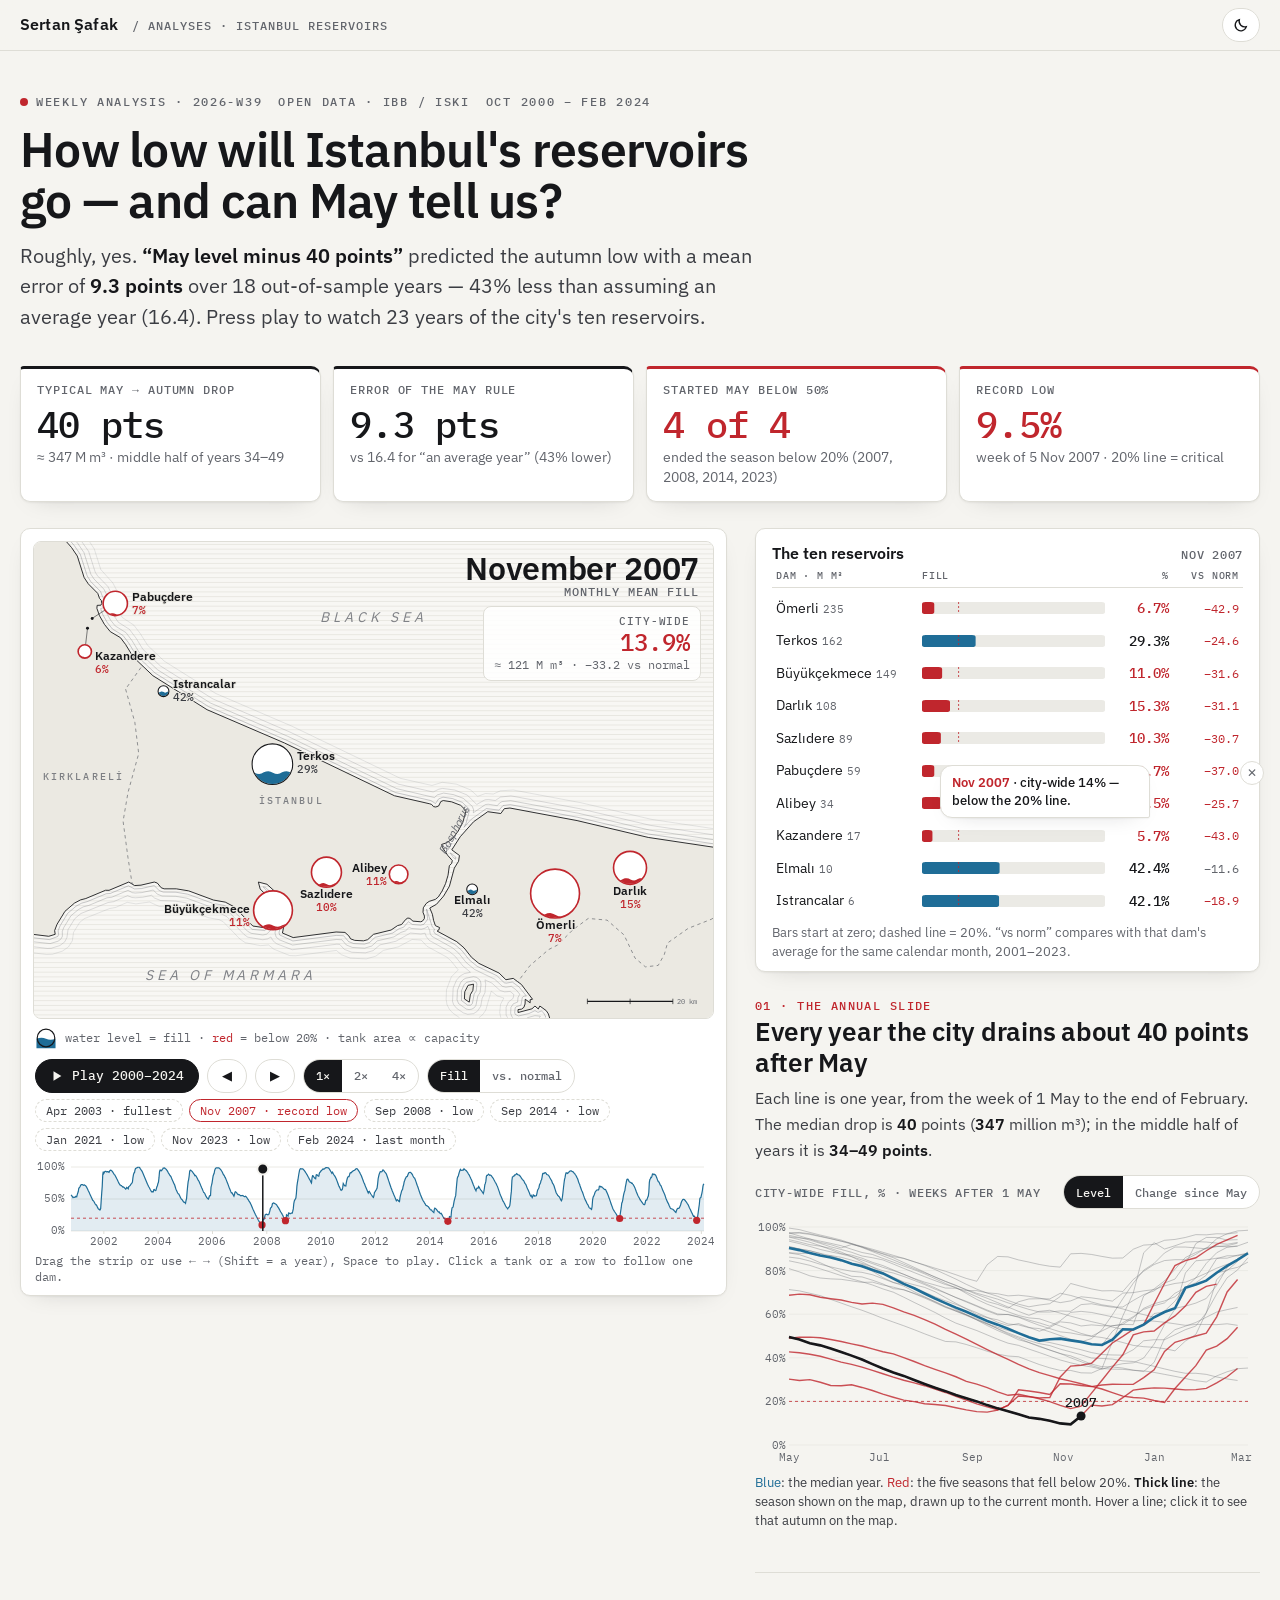
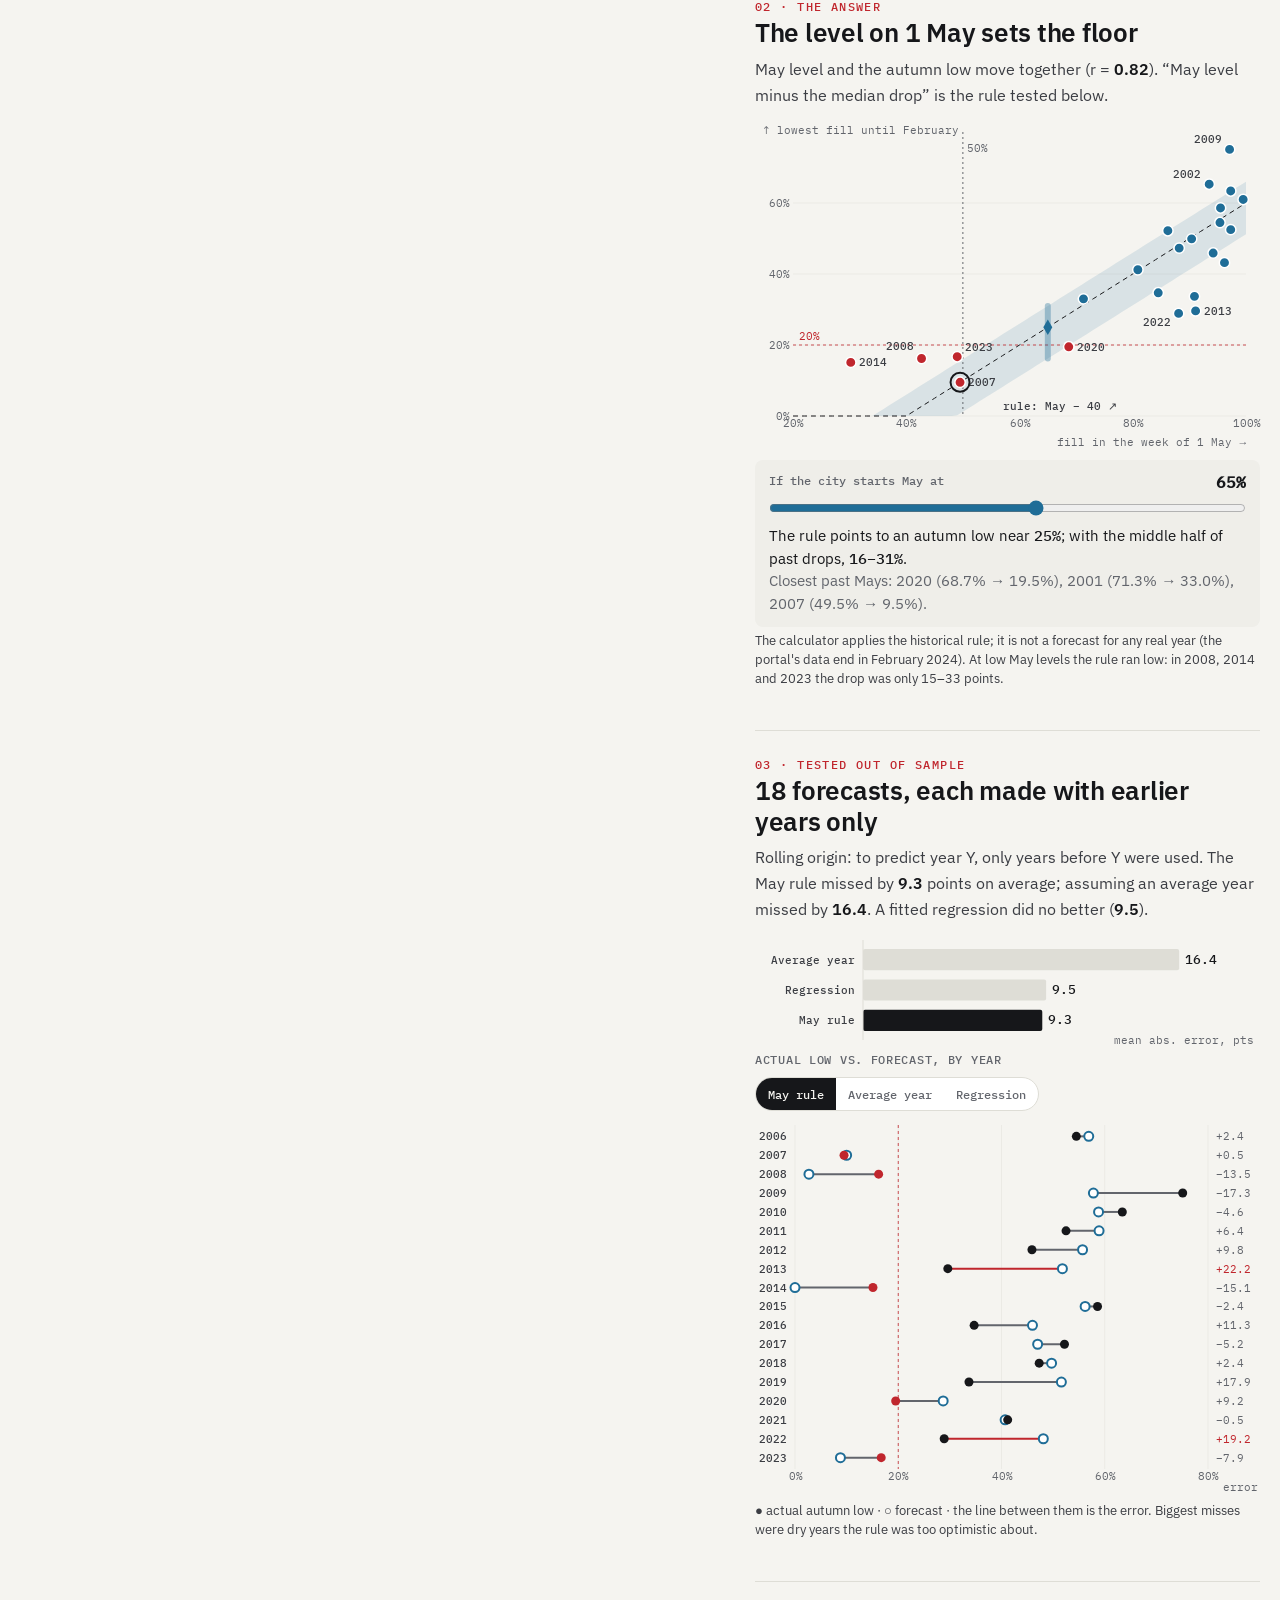
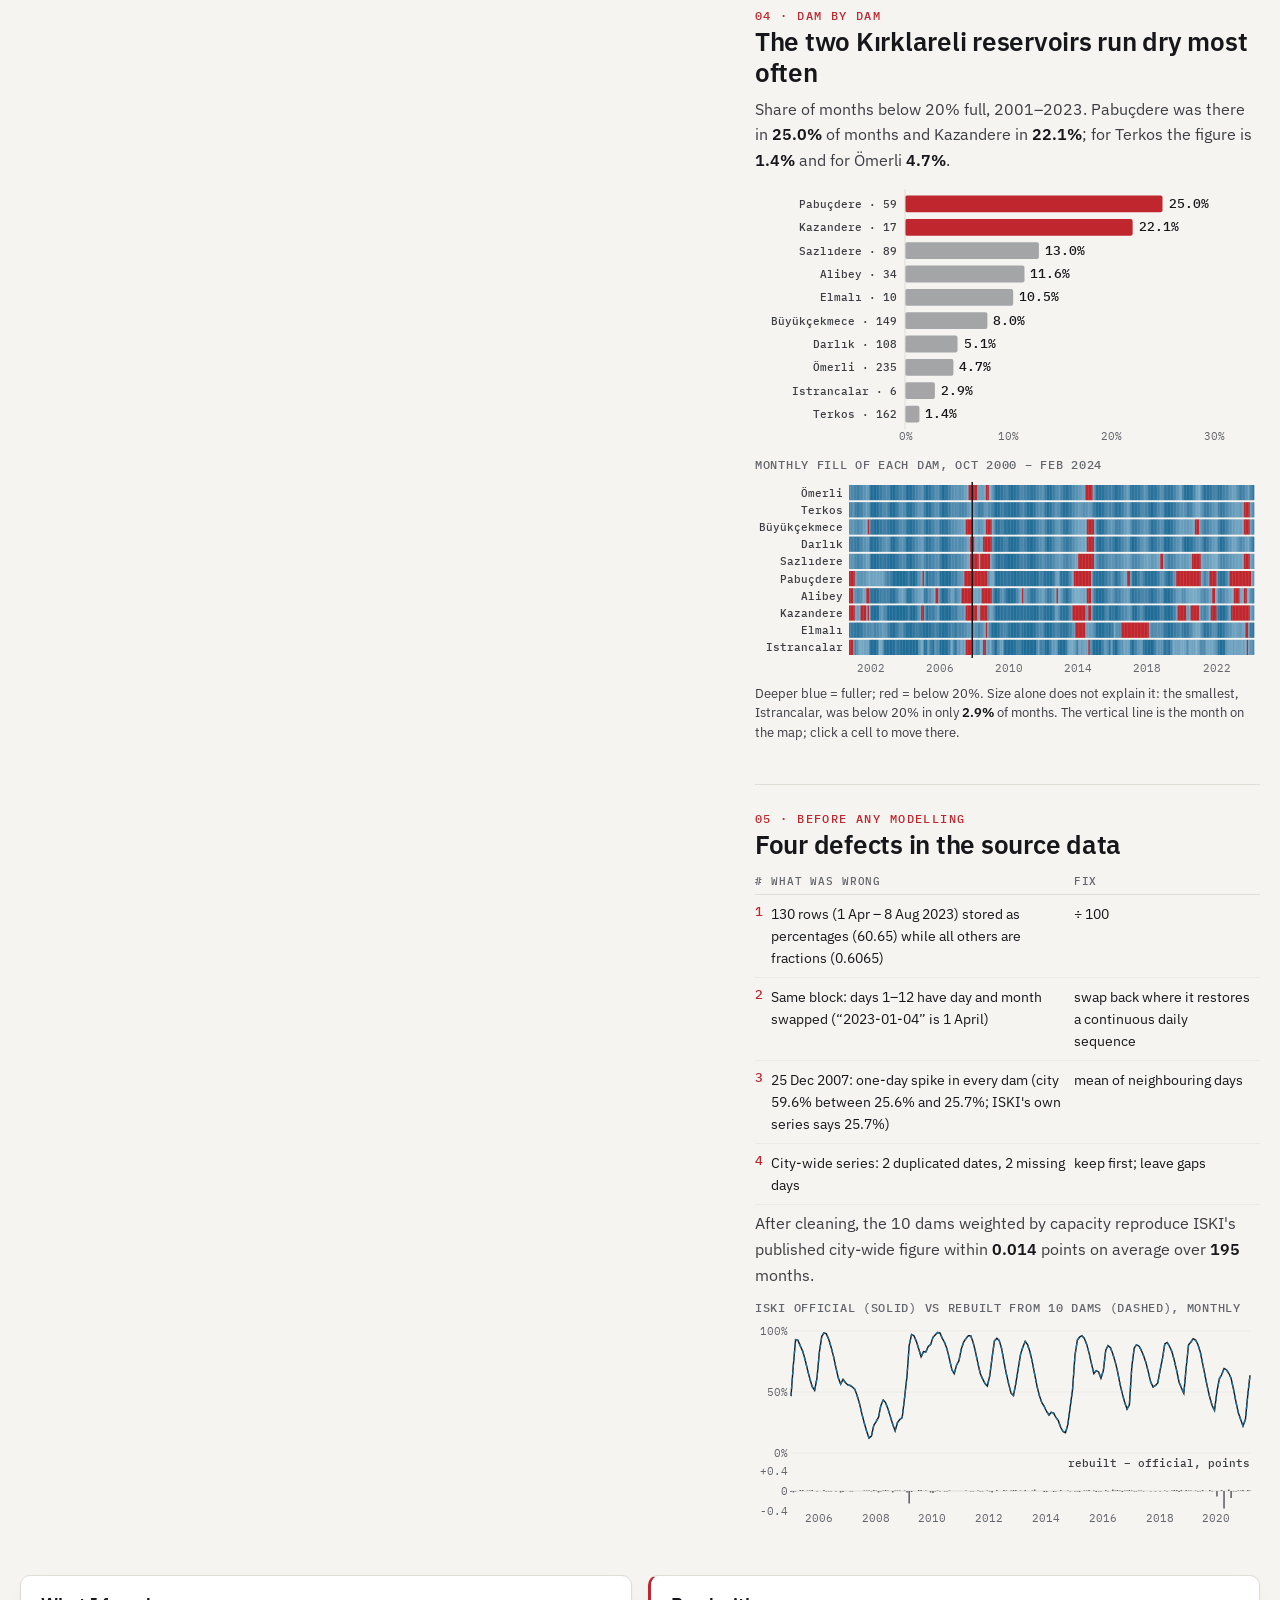
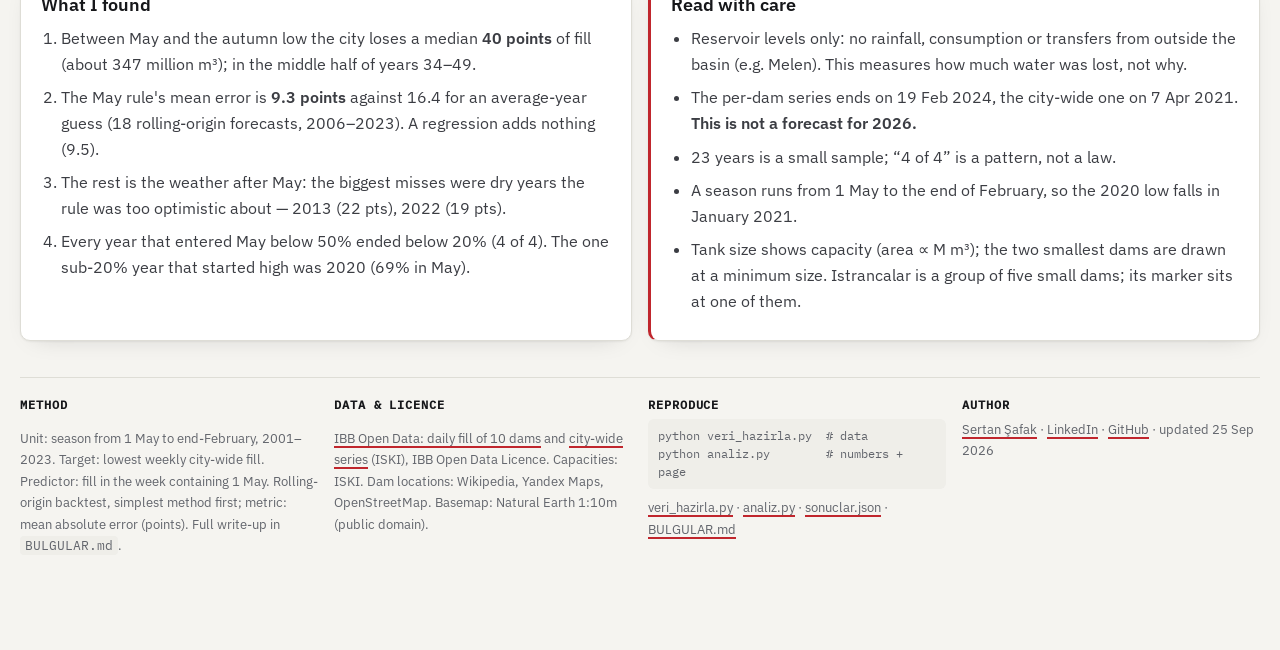
==== commit efe297c7: "Reservoir dashboard: octopus companion in a hard hat" ====
--- a/analyses/istanbul-reservoirs/index.html
+++ b/analyses/istanbul-reservoirs/index.html
@@ -547,5 +547,49 @@
 })();
 
 </script>
+
+<div class="pd-buddy" hidden>
+  <p class="say" aria-live="polite"></p>
+  <canvas aria-hidden="true" title="Click to wave"></canvas>
+  <button type="button" class="x" aria-label="Hide the octopus">✕</button>
+</div>
+<style>
+.pd-buddy{position:fixed;right:12px;bottom:6px;z-index:40;display:flex;align-items:flex-end;pointer-events:none}
+.pd-buddy canvas{width:124px;height:124px;pointer-events:auto;cursor:pointer}
+.pd-buddy .say{pointer-events:auto;max-width:210px;margin:0 -6px 76px 0;padding:8px 11px;transition:opacity .4s;border-radius:12px 12px 2px 12px;background:var(--surface);color:var(--ink);
+  border:1px solid var(--line);box-shadow:var(--shadow);font:500 12.5px/1.4 var(--f-body)}
+.pd-buddy .say.quiet{opacity:0}
+.pd-buddy .say b{color:var(--accent);font-weight:600}
+.pd-buddy .x{position:absolute;right:4px;top:-4px;pointer-events:auto;width:24px;height:24px;border-radius:50%;border:1px solid var(--line);background:var(--surface);color:var(--muted);cursor:pointer;font:12px/1 var(--f-body)}
+@media (max-width:700px){.pd-buddy canvas{width:100px;height:100px}.pd-buddy .say{max-width:170px;margin-bottom:58px;font-size:12px}}
+@media print{.pd-buddy{display:none}}
+</style>
+<script>PD.on("frame", (i) => { window.__pdFrame = i; });</script>
+<script type="module">
+const box = document.querySelector(".pd-buddy");
+const can = !matchMedia("(prefers-reduced-motion: reduce)").matches && !!document.createElement("canvas").getContext("webgl2");
+let off = false; try { off = sessionStorage.getItem("pd-buddy") === "off"; } catch (e) {}
+if (can && !off) (window.requestIdleCallback || setTimeout)(async () => {
+  const { mountBuddy } = await import("../../assets/oda.js");
+  const b = mountBuddy(box.querySelector("canvas"), { hat: true });
+  const say = box.querySelector(".say"), fmt = new Intl.DateTimeFormat("en", { month: "short", year: "numeric" });
+  const show = (i) => {
+    const m = DATA.months[i], v = DATA.city[i];
+    if (v == null) return;
+    const when = fmt.format(new Date(+m.slice(0, 4), +m.slice(5, 7) - 1, 15));
+    const [mood, note] = v < DATA.low ? ["low", "below the 20% line"] : v < 35 ? ["low", "getting low"] : v >= 85 ? ["high", "nearly full"] : ["ok", "within the usual range"];
+    say.innerHTML = `<b>${when}</b> · city-wide ${v.toFixed(0)}% — ${note}.`;
+    say.classList.remove("quiet"); clearTimeout(quiet); quiet = setTimeout(() => say.classList.add("quiet"), 6000);
+    b.mood(mood);
+  };
+  let quiet = 0;
+  show(window.__pdFrame ?? DATA.start);
+  PD.on("frame", show);
+  box.hidden = false;
+  box.querySelector("canvas").addEventListener("click", () => { b.wave(); show(window.__pdFrame ?? DATA.start); });
+  box.querySelector(".x").addEventListener("click", () => { box.remove(); try { sessionStorage.setItem("pd-buddy", "off"); } catch (e) {} });
+}, { timeout: 2500 });
+</script>
+
 </body>
 </html>
